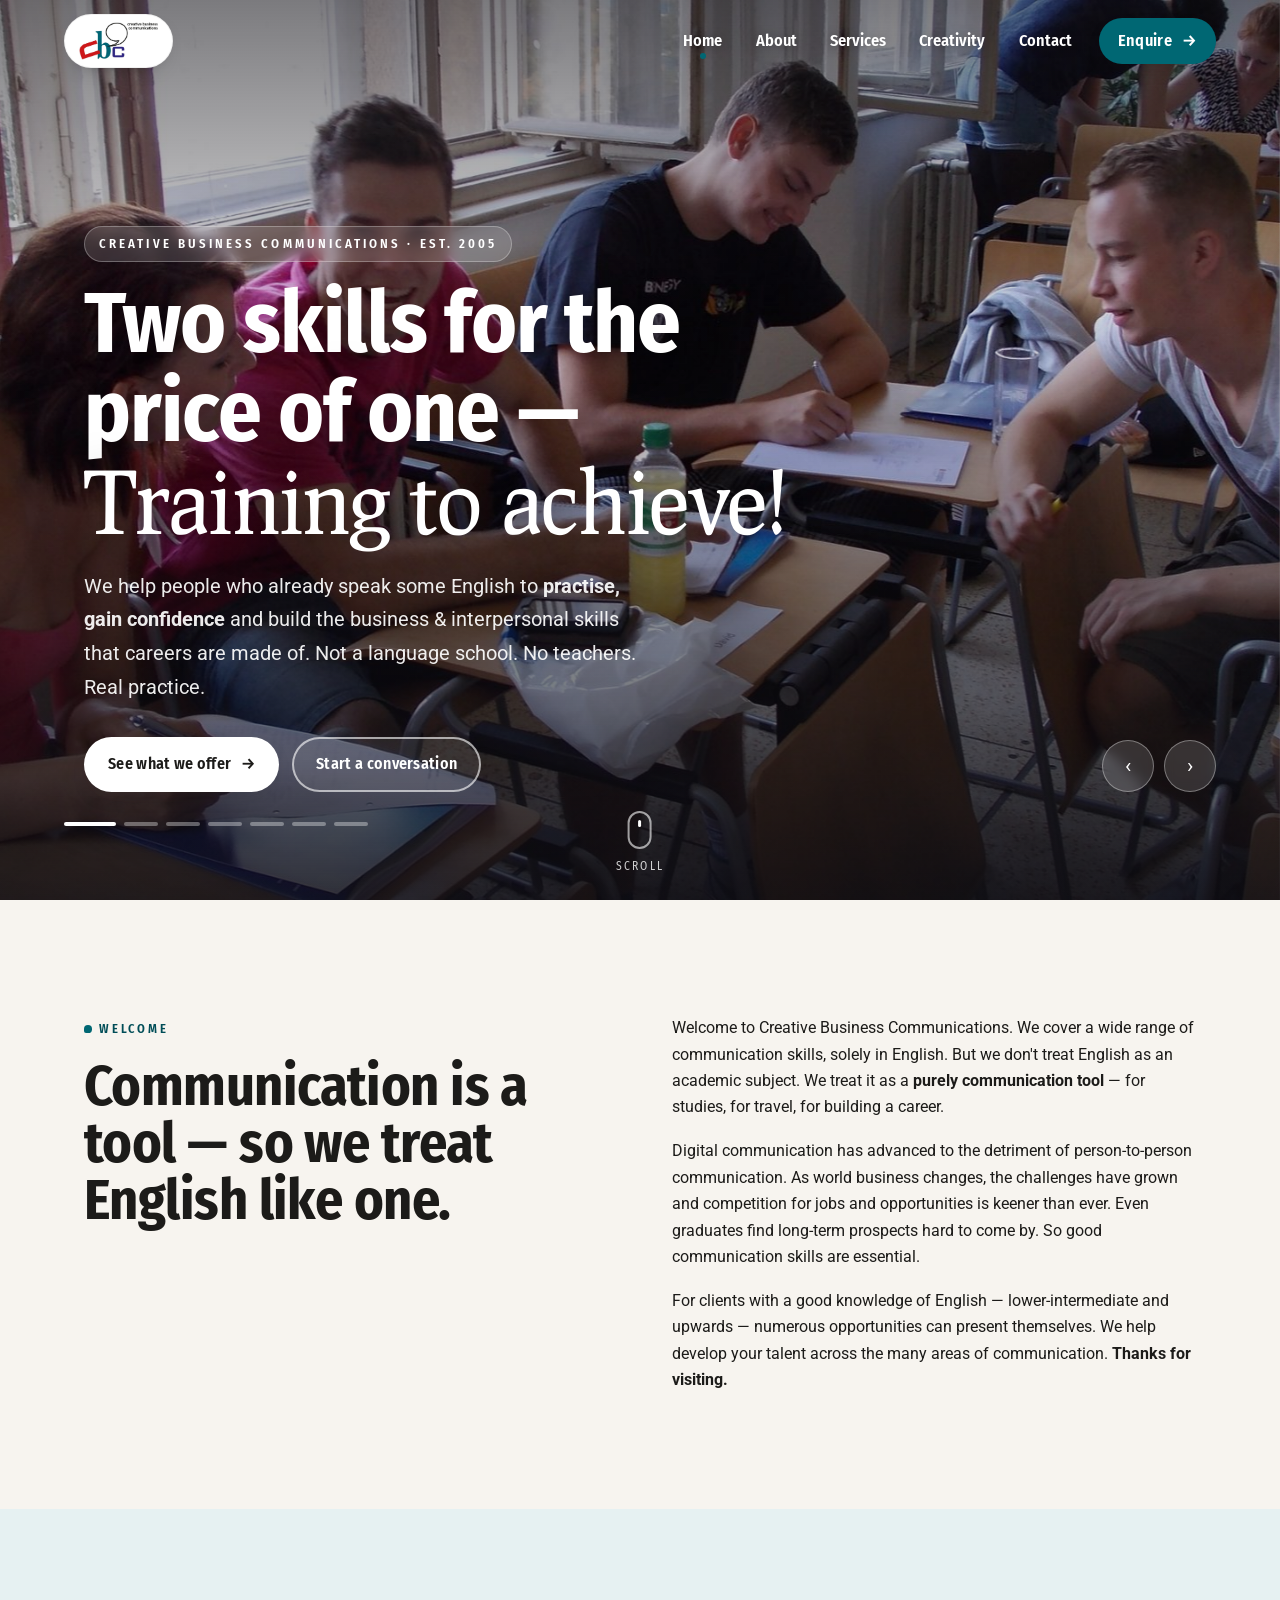
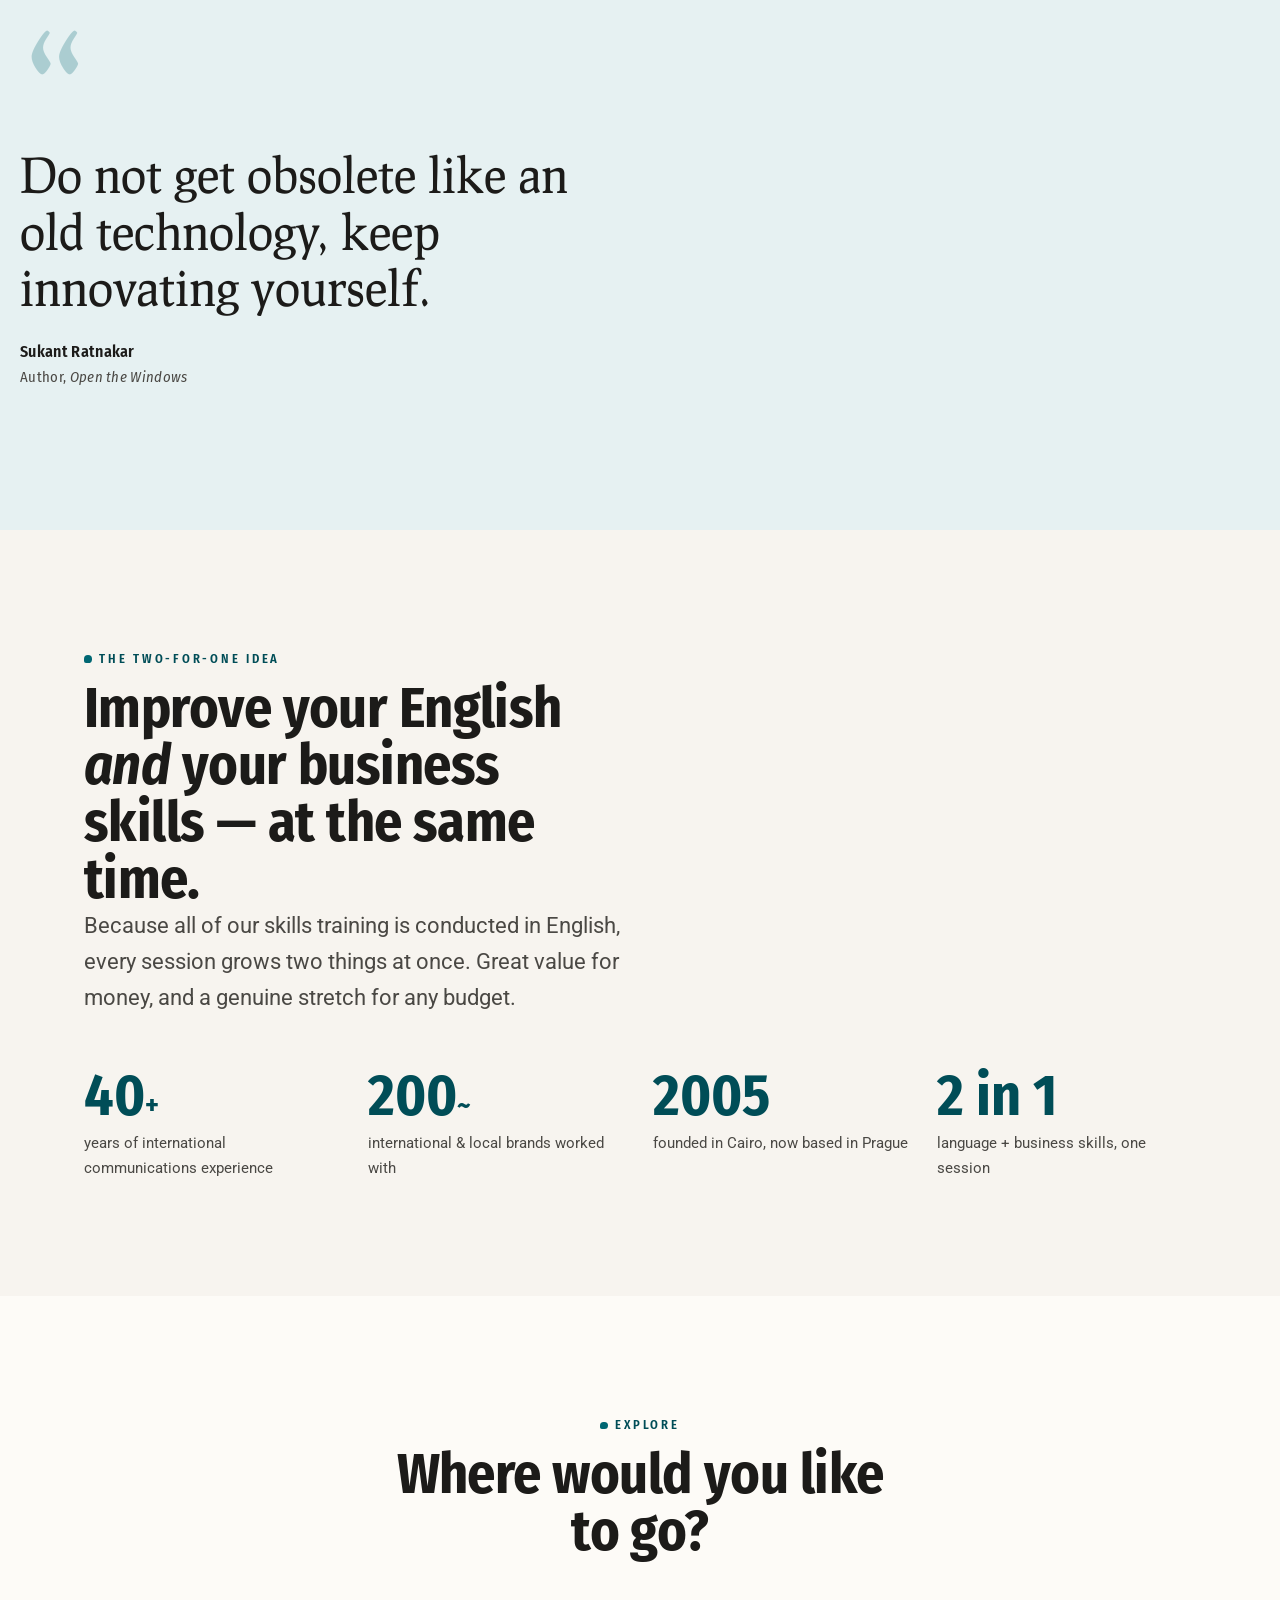
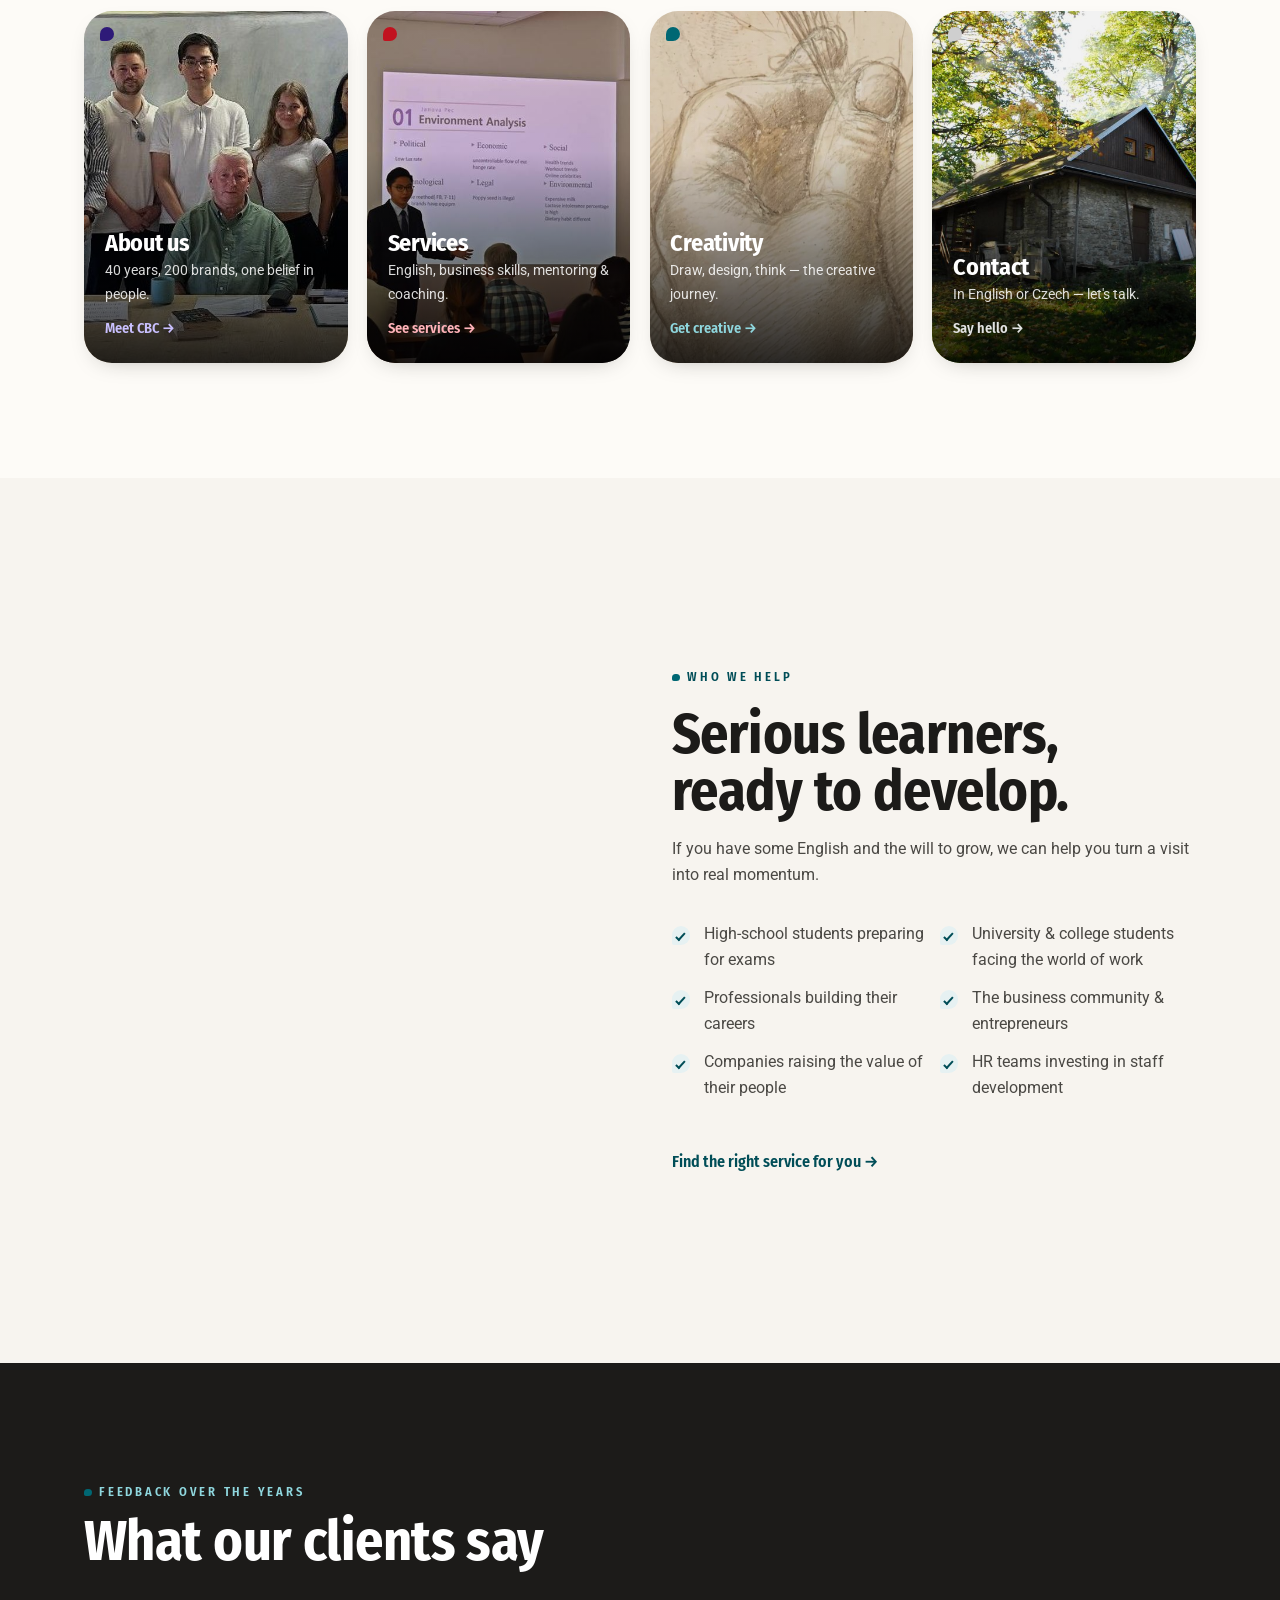
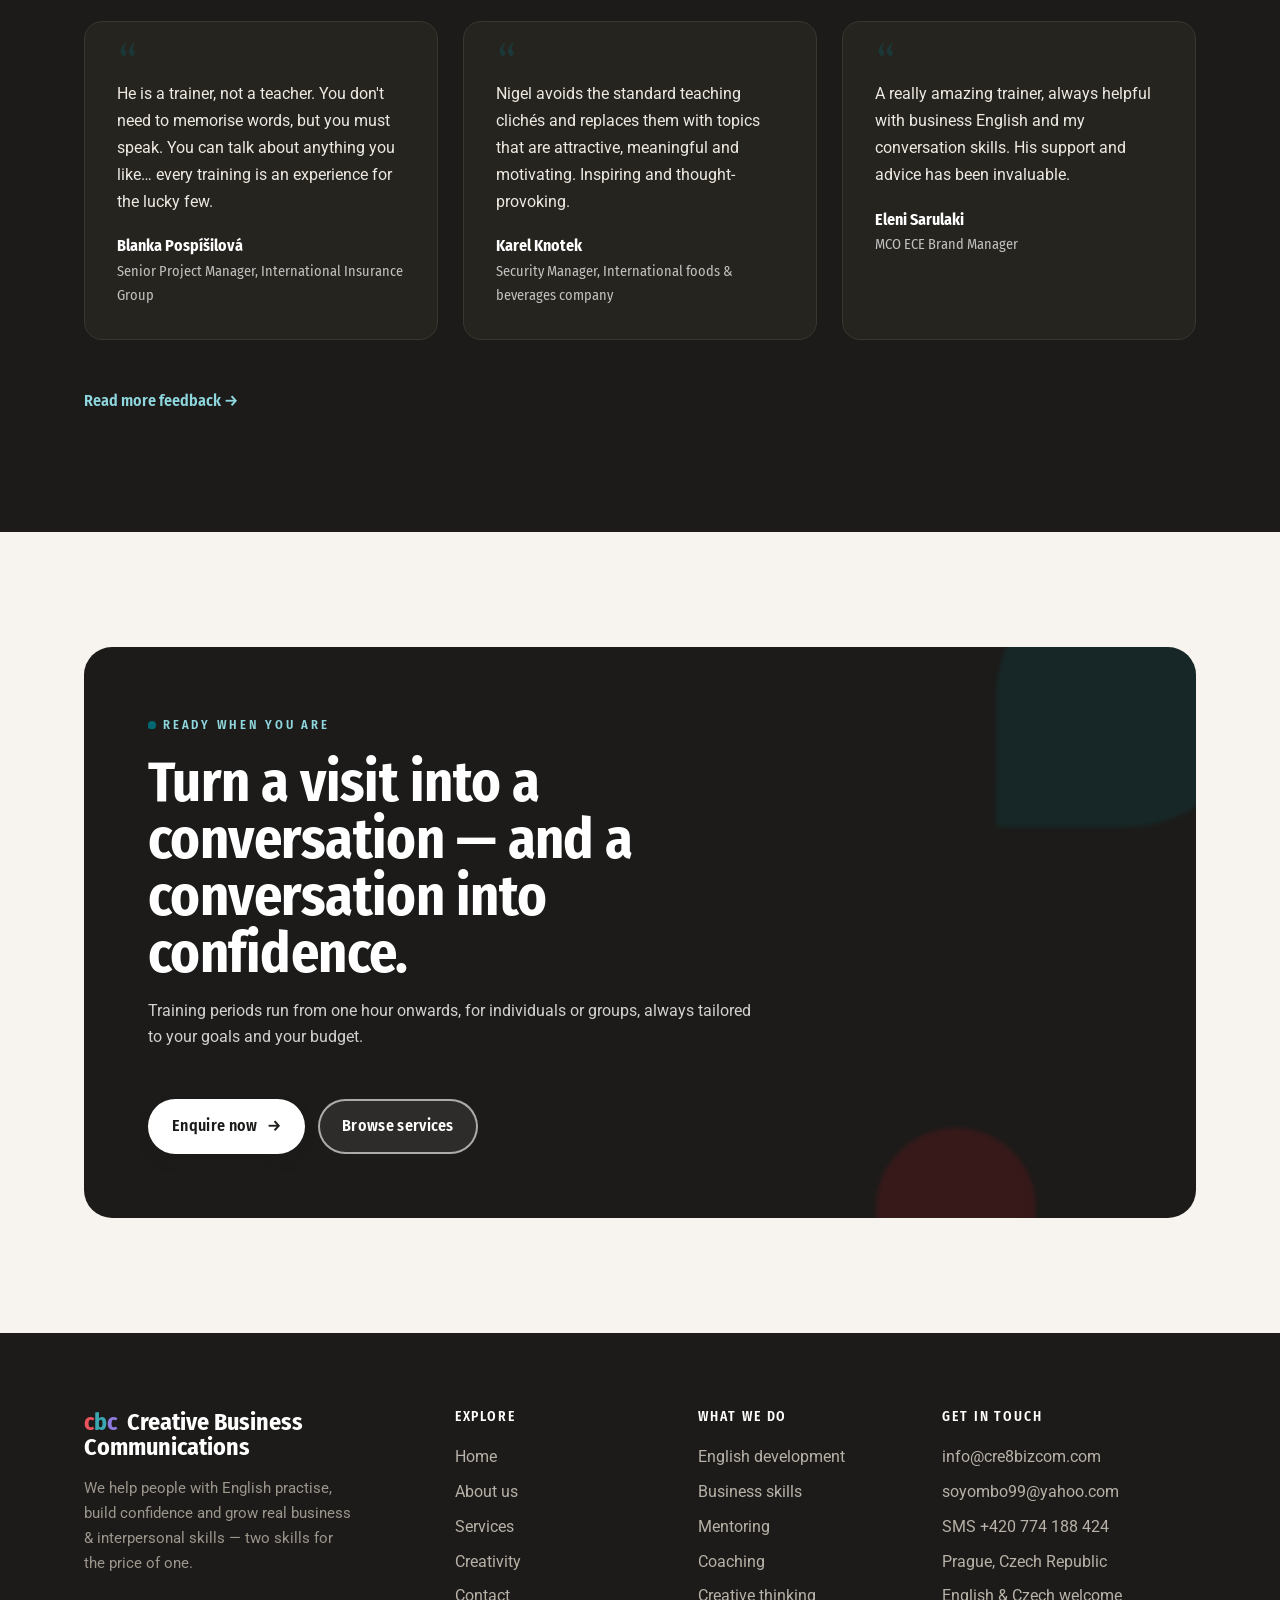
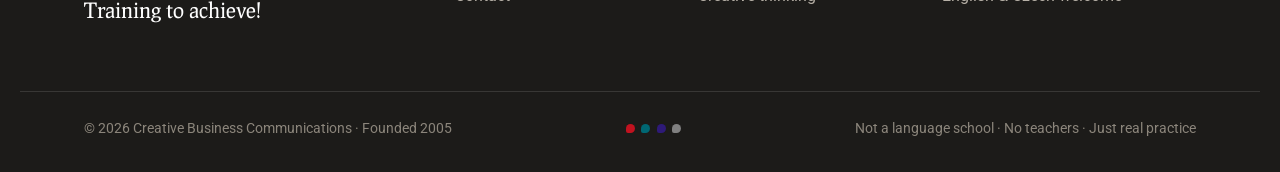
==== index.html @ 36afe260 "first commit" ====
<!DOCTYPE html>
<html lang="en">
<head>
<meta charset="utf-8">
<meta name="viewport" content="width=device-width, initial-scale=1">
<title>Creative Business Communications — Training to achieve!</title>
<meta name="description" content="Creative Business Communications helps people who already know some English to practise, build confidence and develop real business &amp; interpersonal skills — two skills for the price of one. Not a language school. No teachers. Just real practice.">
<meta property="og:title" content="Creative Business Communications — Training to achieve!">
<meta property="og:description" content="Practise English while building genuine business skills. Two skills for the price of one.">
<meta property="og:type" content="website">
<link rel="icon" href="assets/img/favicon.png">
<link rel="preconnect" href="https://fonts.googleapis.com">
<link rel="preconnect" href="https://fonts.gstatic.com" crossorigin>
<link href="https://fonts.googleapis.com/css2?family=Fira+Sans+Condensed:wght@400;500;600;700&family=Prociono&family=Roboto:wght@300;400;500;700&display=swap" rel="stylesheet">
<link rel="stylesheet" href="assets/css/style.css">
</head>
<body data-theme="home">
<a class="skip-link" href="#main">Skip to content</a>

<header class="site-header">
  <a class="brand" href="index.html" aria-label="Creative Business Communications — home">
    <img src="assets/img/logo.jpg" alt="Creative Business Communications logo">
  </a>
  <button class="nav-toggle" aria-label="Menu" aria-expanded="false" aria-controls="nav"><span></span><span></span><span></span></button>
  <nav class="nav" id="nav" aria-label="Primary">
    <a data-c="home" href="index.html" aria-current="page">Home<span class="dot"></span></a>
    <a data-c="about" href="about.html">About<span class="dot"></span></a>
    <a data-c="services" href="services.html">Services<span class="dot"></span></a>
    <a data-c="creativity" href="creativity.html">Creativity<span class="dot"></span></a>
    <a data-c="contact" href="contact.html">Contact<span class="dot"></span></a>
    <a class="btn" href="contact.html">Enquire <span class="arrow">→</span></a>
  </nav>
</header>

<main id="main">

  <!-- ===================== HERO ===================== -->
  <section class="hero" aria-label="Welcome">
    <div class="hero-slides">
      <div class="hero-slide is-active" style="background-image:url('assets/img/large/slideshow-1.jpg')" role="img" aria-label="Students collaborating around desks in a bright training session"></div>
      <div class="hero-slide" style="background-image:url('assets/img/large/rest-21.jpg')"></div>
      <div class="hero-slide" style="background-image:url('assets/img/large/slideshow-2.jpg')"></div>
      <div class="hero-slide" style="background-image:url('assets/img/large/rest-13.jpg')"></div>
      <div class="hero-slide" style="background-image:url('assets/img/large/slideshow-10.jpg')"></div>
      <div class="hero-slide" style="background-image:url('assets/img/large/slideshow-4.jpg')"></div>
      <div class="hero-slide" style="background-image:url('assets/img/large/slideshow-3.jpg')"></div>
    </div>

    <div class="hero-inner wrap">
      <span class="kicker">Creative Business Communications · Est. 2005</span>
      <h1>Two skills for the price of one — <span class="em">Training&nbsp;to&nbsp;achieve!</span></h1>
      <p class="hero-sub">We help people who already speak some English to <strong>practise, gain confidence</strong> and build the business &amp; interpersonal skills that careers are made of. Not a language school. No teachers. Real practice.</p>
      <div class="hero-cta">
        <a class="btn btn-light" href="services.html">See what we offer <span class="arrow">→</span></a>
        <a class="btn btn-outline" href="contact.html">Start a conversation</a>
      </div>
    </div>

    <div class="hero-dots" aria-hidden="false"></div>
    <div class="hero-controls">
      <button class="hero-arrow prev" aria-label="Previous slide">‹</button>
      <button class="hero-arrow next" aria-label="Next slide">›</button>
    </div>
    <div class="scroll-cue" aria-hidden="true"><span class="mouse"></span>Scroll</div>
  </section>

  <!-- ===================== WELCOME / INTRO ===================== -->
  <section class="section" aria-labelledby="welcome-h">
    <div class="wrap two-col top">
      <div class="reveal">
        <span class="eyebrow">Welcome</span>
        <h2 id="welcome-h" class="mt-1">Communication is a tool — so we treat English like one.</h2>
      </div>
      <div class="prose reveal d1">
        <p>Welcome to Creative Business Communications. We cover a wide range of communication skills, solely in English. But we don't treat English as an academic subject. We treat it as a <strong>purely communication tool</strong> — for studies, for travel, for building a career.</p>
        <p>Digital communication has advanced to the detriment of person-to-person communication. As world business changes, the challenges have grown and competition for jobs and opportunities is keener than ever. Even graduates find long-term prospects hard to come by. So good communication skills are essential.</p>
        <p>For clients with a good knowledge of English — lower-intermediate and upwards — numerous opportunities can present themselves. We help develop your talent across the many areas of communication. <strong>Thanks for visiting.</strong></p>
      </div>
    </div>
  </section>

  <!-- ===================== QUOTE (Sukant) ===================== -->
  <section class="section-sm bg-tint">
    <div class="wrap quote reveal">
      <span class="mark">&ldquo;</span>
      <blockquote>Do not get obsolete like an old technology, keep innovating yourself.</blockquote>
      <cite>Sukant Ratnakar<span>Author, <em>Open the Windows</em></span></cite>
    </div>
  </section>

  <!-- ===================== 2-FOR-1 VALUE ===================== -->
  <section class="section" aria-labelledby="value-h">
    <div class="wrap">
      <div class="section-head reveal">
        <span class="eyebrow">The two-for-one idea</span>
        <h2 id="value-h">Improve your English <em>and</em> your business skills — at the same time.</h2>
        <p class="lead">Because all of our skills training is conducted in English, every session grows two things at once. Great value for money, and a genuine stretch for any budget.</p>
      </div>
      <div class="stats">
        <div class="stat reveal"><div class="n">40<span style="font-size:.5em">+</span></div><div class="l">years of international communications experience</div></div>
        <div class="stat reveal d1"><div class="n">200<span style="font-size:.5em">~</span></div><div class="l">international &amp; local brands worked with</div></div>
        <div class="stat reveal d2"><div class="n">2005</div><div class="l">founded in Cairo, now based in Prague</div></div>
        <div class="stat reveal d3"><div class="n">2&nbsp;in&nbsp;1</div><div class="l">language + business skills, one session</div></div>
      </div>
    </div>
  </section>

  <!-- ===================== SECTION NAV CARDS ===================== -->
  <section class="section bg-paper2" aria-labelledby="explore-h">
    <div class="wrap">
      <div class="section-head center reveal">
        <span class="eyebrow" style="justify-content:center">Explore</span>
        <h2 id="explore-h">Where would you like to go?</h2>
      </div>
      <div class="navcards">
        <a class="navcard c-about reveal" href="about.html">
          <img src="assets/img/med/rest-47.jpg" alt="A group of students gathered around a table with founder Nigel Richards" loading="lazy">
          <span></span>
          <div class="nc-body"><h3>About us</h3><p>40 years, 200 brands, one belief in people.</p><span class="nc-go">Meet CBC →</span></div>
        </a>
        <a class="navcard c-services reveal d1" href="services.html">
          <img src="assets/img/med/rest-5.jpg" alt="A trainer presenting an environment analysis slide to a seated group" loading="lazy">
          <span></span>
          <div class="nc-body"><h3>Services</h3><p>English, business skills, mentoring &amp; coaching.</p><span class="nc-go">See services →</span></div>
        </a>
        <a class="navcard c-creativity reveal d2" href="creativity.html">
          <img src="assets/img/med/creative-1.jpg" alt="A fine pencil study of a hand — creativity as a way of thinking" loading="lazy">
          <span></span>
          <div class="nc-body"><h3>Creativity</h3><p>Draw, design, think — the creative journey.</p><span class="nc-go">Get creative →</span></div>
        </a>
        <a class="navcard c-contact reveal d3" href="contact.html">
          <img src="assets/img/med/rest-45.jpg" alt="A rustic stone cottage in the woods — our workshop retreat" loading="lazy">
          <span></span>
          <div class="nc-body"><h3>Contact</h3><p>In English or Czech — let's talk.</p><span class="nc-go">Say hello →</span></div>
        </a>
      </div>
    </div>
  </section>

  <!-- ===================== WHO IT'S FOR ===================== -->
  <section class="section" aria-labelledby="who-h">
    <div class="wrap two-col">
      <div class="figure tall reveal-img">
        <img src="assets/img/large/slideshow-8.jpg" alt="Students in close discussion during a collaborative session" loading="lazy">
      </div>
      <div class="reveal">
        <span class="eyebrow">Who we help</span>
        <h2 class="mt-1">Serious learners, ready to develop.</h2>
        <p class="muted mt-1">If you have some English and the will to grow, we can help you turn a visit into real momentum.</p>
        <ul class="ticks two mt-2">
          <li>High-school students preparing for exams</li>
          <li>University &amp; college students facing the world of work</li>
          <li>Professionals building their careers</li>
          <li>The business community &amp; entrepreneurs</li>
          <li>Companies raising the value of their people</li>
          <li>HR teams investing in staff development</li>
        </ul>
        <a class="link-arrow mt-3" href="services.html">Find the right service for you →</a>
      </div>
    </div>
  </section>

  <!-- ===================== TESTIMONIAL TEASER ===================== -->
  <section class="section bg-ink" aria-labelledby="say-h">
    <div class="wrap">
      <div class="section-head reveal">
        <span class="eyebrow" style="color:#8fd7de">Feedback over the years</span>
        <h2 id="say-h" style="color:#fff">What our clients say</h2>
      </div>
      <div class="tcards">
        <div class="tcard reveal" style="background:#26241f;border-color:#3a372f">
          <span class="qm">&ldquo;</span>
          <p style="color:#EDE9E1">He is a trainer, not a teacher. You don't need to memorise words, but you must speak. You can talk about anything you like… every training is an experience for the lucky few.</p>
          <div class="who" style="color:#fff">Blanka Pospíšilová<span>Senior Project Manager, International Insurance Group</span></div>
        </div>
        <div class="tcard reveal d1" style="background:#26241f;border-color:#3a372f">
          <span class="qm">&ldquo;</span>
          <p style="color:#EDE9E1">Nigel avoids the standard teaching clichés and replaces them with topics that are attractive, meaningful and motivating. Inspiring and thought-provoking.</p>
          <div class="who" style="color:#fff">Karel Knotek<span>Security Manager, International foods &amp; beverages company</span></div>
        </div>
        <div class="tcard reveal d2" style="background:#26241f;border-color:#3a372f">
          <span class="qm">&ldquo;</span>
          <p style="color:#EDE9E1">A really amazing trainer, always helpful with business English and my conversation skills. His support and advice has been invaluable.</p>
          <div class="who" style="color:#fff">Eleni Sarulaki<span>MCO ECE Brand Manager</span></div>
        </div>
      </div>
      <div class="mt-3 reveal"><a class="link-arrow" style="color:#8fd7de" href="about.html#testimonials">Read more feedback →</a></div>
    </div>
  </section>

  <!-- ===================== CTA BAND ===================== -->
  <section class="section">
    <div class="wrap">
      <div class="cta-band reveal">
        <span class="bubble" style="width:260px;height:260px;background:var(--teal);right:-60px;top:-80px"></span>
        <span class="bubble" style="width:160px;height:160px;background:var(--red);right:160px;bottom:-70px"></span>
        <div style="position:relative;z-index:2">
          <span class="eyebrow" style="color:#8fd7de">Ready when you are</span>
          <h2 class="mt-1">Turn a visit into a conversation — and a conversation into confidence.</h2>
          <p>Training periods run from one hour onwards, for individuals or groups, always tailored to your goals and your budget.</p>
          <div class="hero-cta mt-3">
            <a class="btn btn-light" href="contact.html">Enquire now <span class="arrow">→</span></a>
            <a class="btn btn-outline" href="services.html">Browse services</a>
          </div>
        </div>
      </div>
    </div>
  </section>

</main>

<footer class="site-footer">
  <div class="wrap footer-top">
    <div class="footer-brand">
      <div class="fb-logo"><span class="c1">c</span><span class="c2">b</span><span class="c3">c</span> &nbsp;Creative Business Communications</div>
      <p>We help people with English practise, build confidence and grow real business &amp; interpersonal skills — two skills for the price of one.</p>
      <div class="footer-tag">Training to achieve!</div>
    </div>
    <div class="fcol">
      <h4>Explore</h4>
      <a href="index.html">Home</a><a href="about.html">About us</a><a href="services.html">Services</a><a href="creativity.html">Creativity</a><a href="contact.html">Contact</a>
    </div>
    <div class="fcol">
      <h4>What we do</h4>
      <a href="services.html">English development</a><a href="services.html">Business skills</a><a href="services.html">Mentoring</a><a href="services.html">Coaching</a><a href="creativity.html">Creative thinking</a>
    </div>
    <div class="fcol">
      <h4>Get in touch</h4>
      <a href="mailto:info@cre8bizcom.com">info@cre8bizcom.com</a>
      <a href="mailto:soyombo99@yahoo.com">soyombo99@yahoo.com</a>
      <a href="sms:+420774188424">SMS +420 774 188 424</a>
      <ul><li>Prague, Czech Republic</li><li>English &amp; Czech welcome</li></ul>
    </div>
  </div>
  <div class="wrap footer-bottom">
    <span>© <span id="year">2026</span> Creative Business Communications · Founded 2005</span>
    <span class="dots"><i style="background:#C1121F"></i><i style="background:#006773"></i><i style="background:#2E1A78"></i><i style="background:#808080"></i></span>
    <span>Not a language school · No teachers · Just real practice</span>
  </div>
</footer>

<script src="assets/js/main.js" defer></script>
</body>
</html>
---- assets/css/style.css ----
/* =====================================================================
   Creative Business Communications — 2026
   Design system & styles
   Palette sampled from the CBC logo:
     red    #C1121F  (Services)
     teal   #006773  (Creativity / "Training to achieve!")
     indigo #2E1A78  (About us)
     grey   #6B6B6B  (Contact)
   Type (from brief's Awwwards options):
     Display serif  : Prociono         (hero + pull quotes — warmth/creativity)
     Headings/labels: Fira Sans Cond   (editorial, business-like)
     Body           : Roboto           (clean, legible)
   All text ranged left, per brief.
   ===================================================================== */

/* ---------- Tokens ---------- */
:root{
  --red:#C1121F;      --red-ink:#8E0D17;   --red-tint:#FBEDEE;
  --teal:#006773;     --teal-ink:#004D57;  --teal-tint:#E6F1F2;
  --indigo:#2E1A78;   --indigo-ink:#1F1156;--indigo-tint:#ECEAF6;
  --grey:#6B6B6B;     --grey-ink:#3C3C3C;  --grey-tint:#F0EFED;

  --ink:#1C1B19;          /* near-black text */
  --ink-soft:#4A4844;
  --paper:#F7F4EF;        /* warm off-white */
  --paper-2:#FDFBF7;
  --line:#E4DFD6;
  --white:#ffffff;

  /* the "active" accent — overridden per page via [data-theme] */
  --accent:var(--teal);
  --accent-ink:var(--teal-ink);
  --accent-tint:var(--teal-tint);

  --maxw:1240px;
  --gutter:clamp(20px, 5vw, 64px);
  --radius:18px;
  --radius-lg:28px;
  --shadow:0 18px 50px -24px rgba(28,27,25,.45);
  --shadow-sm:0 8px 24px -14px rgba(28,27,25,.4);

  --font-serif:'Prociono', Georgia, 'Times New Roman', serif;
  --font-head:'Fira Sans Condensed', 'Helvetica Neue', Arial, sans-serif;
  --font-body:'Roboto', 'Helvetica Neue', Arial, sans-serif;

  --ease:cubic-bezier(.16,.84,.44,1);
}

/* per-page theming */
[data-theme="about"]     {--accent:var(--indigo);--accent-ink:var(--indigo-ink);--accent-tint:var(--indigo-tint);}
[data-theme="services"]  {--accent:var(--red);   --accent-ink:var(--red-ink);   --accent-tint:var(--red-tint);}
[data-theme="creativity"]{--accent:var(--teal);  --accent-ink:var(--teal-ink);  --accent-tint:var(--teal-tint);}
[data-theme="contact"]   {--accent:var(--grey);  --accent-ink:var(--grey-ink);  --accent-tint:var(--grey-tint);}
[data-theme="home"]      {--accent:var(--teal);  --accent-ink:var(--teal-ink);  --accent-tint:var(--teal-tint);}

/* ---------- Reset ---------- */
*,*::before,*::after{box-sizing:border-box;margin:0;padding:0}
html{scroll-behavior:smooth;-webkit-text-size-adjust:100%}
body{
  font-family:var(--font-body);
  color:var(--ink);
  background:var(--paper);
  line-height:1.65;
  font-size:clamp(16px,1.05vw,18px);
  font-weight:400;
  overflow-x:hidden;
  text-rendering:optimizeLegibility;
  -webkit-font-smoothing:antialiased;
}
img{max-width:100%;display:block}
a{color:inherit;text-decoration:none}
button{font:inherit;cursor:pointer;border:none;background:none;color:inherit}
ul{list-style:none}
:focus-visible{outline:3px solid var(--accent);outline-offset:3px;border-radius:4px}

/* ---------- Layout helpers ---------- */
.wrap{width:100%;max-width:var(--maxw);margin-inline:auto;padding-inline:var(--gutter)}
.wrap-wide{max-width:1440px}
.section{padding-block:clamp(64px,9vw,140px)}
.section-sm{padding-block:clamp(48px,6vw,88px)}
.bg-paper2{background:var(--paper-2)}
.bg-tint{background:var(--accent-tint)}
.bg-ink{background:var(--ink);color:#EDE9E1}
.bg-accent{background:var(--accent);color:#fff}
.center{text-align:center}
.stack>*+*{margin-top:1.1em}

/* ---------- Typography ---------- */
h1,h2,h3,h4{font-family:var(--font-head);font-weight:700;line-height:1.02;letter-spacing:-.01em}
.display{font-family:var(--font-serif);font-weight:400;line-height:1.04;letter-spacing:-.01em}
h1{font-size:clamp(2.6rem,7vw,5.4rem)}
h2{font-size:clamp(2rem,4.6vw,3.5rem)}
h3{font-size:clamp(1.35rem,2.4vw,2rem)}
h4{font-size:clamp(1.1rem,1.6vw,1.3rem)}
p{max-width:68ch}
strong{font-weight:700}

.eyebrow{
  font-family:var(--font-head);
  font-weight:600;text-transform:uppercase;
  letter-spacing:.22em;font-size:.78rem;
  color:var(--accent-ink);
  display:inline-flex;align-items:center;gap:.6em;
}
.eyebrow::before{
  content:"";width:.62em;height:.62em;border-radius:50% 50% 50% 2px;
  background:var(--accent);display:inline-block;transform:rotate(0);
}
.lead{font-size:clamp(1.15rem,1.7vw,1.4rem);color:var(--ink-soft);max-width:60ch}
.muted{color:var(--ink-soft)}
.accent-text{color:var(--accent-ink)}

/* ---------- Buttons ---------- */
.btn{
  display:inline-flex;align-items:center;gap:.6em;
  font-family:var(--font-head);font-weight:600;letter-spacing:.02em;
  padding:.9em 1.5em;border-radius:100px;
  background:var(--accent);color:#fff;
  transition:transform .35s var(--ease),box-shadow .35s var(--ease),background .3s;
  box-shadow:var(--shadow-sm);
  will-change:transform;
}
.btn:hover{transform:translateY(-3px);box-shadow:var(--shadow)}
.btn .arrow{transition:transform .35s var(--ease)}
.btn:hover .arrow{transform:translateX(5px)}
.btn-ghost{background:transparent;color:var(--accent-ink);box-shadow:inset 0 0 0 2px currentColor}
.btn-ghost:hover{background:var(--accent);color:#fff;box-shadow:var(--shadow)}
.btn-light{background:#fff;color:var(--ink)}
.link-arrow{
  font-family:var(--font-head);font-weight:600;color:var(--accent-ink);
  display:inline-flex;align-items:center;gap:.4em;
  border-bottom:2px solid transparent;transition:gap .3s var(--ease),border-color .3s;
}
.link-arrow:hover{gap:.7em;border-color:var(--accent)}

/* skip link */
.skip-link{position:fixed;top:-100px;left:16px;z-index:200;background:var(--ink);color:#fff;padding:.7em 1.1em;border-radius:10px;font-family:var(--font-head);font-weight:600;transition:top .3s}
.skip-link:focus{top:16px}

/* ---------- Header / Nav ---------- */
.site-header{
  position:fixed;inset:0 0 auto 0;z-index:100;
  display:flex;align-items:center;justify-content:space-between;
  gap:1rem;padding:14px var(--gutter);
  transition:background .4s,box-shadow .4s,padding .4s;
}
.site-header.scrolled{
  background:rgba(247,244,239,.86);
  backdrop-filter:saturate(1.4) blur(14px);
  box-shadow:0 1px 0 var(--line),0 12px 30px -26px rgba(0,0,0,.5);
  padding-block:9px;
}
.brand{display:flex;align-items:center;gap:.6rem;flex-shrink:0;
  background:#fff;border:1px solid rgba(0,0,0,.06);padding:7px 14px;border-radius:100px;
  box-shadow:0 8px 20px -14px rgba(0,0,0,.55);transition:padding .4s,box-shadow .4s}
.brand img{height:38px;width:auto;transition:height .4s}
.scrolled .brand{box-shadow:none;padding:5px 12px}
.scrolled .brand img{height:32px}
.brand .brand-txt{display:none}

.nav{display:flex;align-items:center;gap:.35rem}
.nav a{
  font-family:var(--font-head);font-weight:600;font-size:1.02rem;
  padding:.5em .85em;border-radius:100px;position:relative;
  color:var(--ink);transition:color .25s,background .25s;
}
.nav a .dot{
  position:absolute;left:50%;bottom:.2em;width:6px;height:6px;border-radius:50%;
  transform:translate(-50%,6px) scale(.2);opacity:0;transition:.3s var(--ease);
}
.nav a:hover .dot,.nav a[aria-current="page"] .dot{opacity:1;transform:translate(-50%,0) scale(1)}
.nav a[data-c="about"]:hover,.nav a[data-c="about"][aria-current="page"]{color:var(--indigo)}
.nav a[data-c="services"]:hover,.nav a[data-c="services"][aria-current="page"]{color:var(--red)}
.nav a[data-c="creativity"]:hover,.nav a[data-c="creativity"][aria-current="page"]{color:var(--teal)}
.nav a[data-c="contact"]:hover,.nav a[data-c="contact"][aria-current="page"]{color:var(--grey-ink)}
.nav a[data-c="home"]:hover,.nav a[data-c="home"][aria-current="page"]{color:var(--teal)}
.nav a[data-c="about"] .dot{background:var(--indigo)}
.nav a[data-c="services"] .dot{background:var(--red)}
.nav a[data-c="creativity"] .dot{background:var(--teal)}
.nav a[data-c="contact"] .dot{background:var(--grey)}
.nav a[data-c="home"] .dot{background:var(--teal)}
.nav a.btn{margin-left:.5rem;padding:.6em 1.15em;color:#fff}
.nav a.btn:hover{color:#fff}
.site-header:not(.scrolled) .nav a.btn{color:#fff}

.nav-toggle{display:none;width:46px;height:46px;border-radius:50%;position:relative;
  background:#fff;border:1px solid rgba(0,0,0,.06);box-shadow:0 8px 20px -14px rgba(0,0,0,.55)}
.nav-toggle span{position:absolute;left:12px;right:12px;height:2.5px;background:var(--ink);border-radius:2px;transition:.35s var(--ease)}
.nav-toggle span:nth-child(1){top:16px}
.nav-toggle span:nth-child(2){top:22px}
.nav-toggle span:nth-child(3){top:28px}
body.nav-open .nav-toggle span:nth-child(1){top:22px;transform:rotate(45deg)}
body.nav-open .nav-toggle span:nth-child(2){opacity:0}
body.nav-open .nav-toggle span:nth-child(3){top:22px;transform:rotate(-45deg)}

/* header sitting over a dark hero (not yet scrolled): light nav on desktop */
@media(min-width:901px){
  .site-header:not(.scrolled) .nav a[data-c]{color:#fff;text-shadow:0 1px 12px rgba(0,0,0,.35)}
  .site-header:not(.scrolled) .nav a[data-c]:hover{color:#fff}
}
@media(max-width:900px){
  .nav-toggle{display:block;z-index:110}
  .nav{
    position:fixed;inset:0;flex-direction:column;justify-content:center;align-items:flex-start;
    gap:.4rem;padding:14vh var(--gutter) 10vh;
    background:var(--paper);
    transform:translateX(100%);transition:transform .5s var(--ease);
    z-index:105;
  }
  body.nav-open .nav{transform:translateX(0)}
  .nav a{font-size:clamp(1.8rem,7vw,2.6rem);font-weight:700;padding:.2em 0}
  .nav a .dot{display:none}
  .nav .btn{margin:1rem 0 0;font-size:1.1rem}
  body.nav-open{overflow:hidden}
}

/* ---------- Hero (home) ---------- */
.hero{position:relative;min-height:100svh;display:flex;align-items:flex-end;color:#fff;overflow:hidden}
.hero-slides{position:absolute;inset:0;z-index:0}
.hero-slide{
  position:absolute;inset:0;opacity:0;
  background-size:cover;background-position:center;
  transform:scale(1.08);
  transition:opacity 1.5s ease;
}
.hero-slide.is-active{opacity:1;animation:kenburns 8s ease-out forwards}
@keyframes kenburns{from{transform:scale(1.12)}to{transform:scale(1.0)}}
.hero::after{
  content:"";position:absolute;inset:0;z-index:1;
  background:linear-gradient(180deg,rgba(15,14,20,.55) 0%,rgba(15,14,20,.15) 35%,rgba(15,14,20,.55) 78%,rgba(15,14,20,.85) 100%);
}
.hero-inner{position:relative;z-index:2;width:100%;padding-bottom:clamp(90px,12vh,150px);padding-top:20vh}
.hero .kicker{
  display:inline-flex;align-items:center;gap:.7em;margin-bottom:1.1rem;
  font-family:var(--font-head);font-weight:600;text-transform:uppercase;letter-spacing:.24em;font-size:.8rem;
  background:rgba(255,255,255,.14);backdrop-filter:blur(6px);
  padding:.5em 1.1em;border-radius:100px;border:1px solid rgba(255,255,255,.28);
}
.hero .kicker b{color:#fff}
.hero h1{max-width:16ch;text-shadow:0 4px 40px rgba(0,0,0,.35)}
.hero h1 .em{font-family:var(--font-serif);font-style:normal;font-weight:400}
.hero .hero-sub{max-width:52ch;font-size:clamp(1.1rem,1.6vw,1.4rem);margin-top:1.3rem;color:rgba(255,255,255,.92)}
.hero-cta{display:flex;flex-wrap:wrap;gap:.8rem;margin-top:2rem}
.hero-cta .btn-light{color:var(--ink)}
.hero-cta .btn-outline{background:rgba(255,255,255,.08);box-shadow:inset 0 0 0 2px rgba(255,255,255,.6);color:#fff}
.hero-cta .btn-outline:hover{background:#fff;color:var(--ink);box-shadow:var(--shadow)}

.hero-controls{position:absolute;z-index:3;right:var(--gutter);bottom:clamp(90px,12vh,150px);display:flex;gap:.6rem}
.hero-dots{position:absolute;z-index:3;left:var(--gutter);bottom:calc(clamp(90px,12vh,150px) - 34px);display:flex;gap:.5rem}
.hero-dots button{width:34px;height:4px;border-radius:4px;background:rgba(255,255,255,.35);transition:.3s}
.hero-dots button.is-active{background:#fff;width:52px}
.hero-arrow{width:52px;height:52px;border-radius:50%;background:rgba(255,255,255,.14);border:1px solid rgba(255,255,255,.35);color:#fff;font-size:1.3rem;display:grid;place-items:center;backdrop-filter:blur(6px);transition:.3s}
.hero-arrow:hover{background:#fff;color:var(--ink)}
.scroll-cue{position:absolute;z-index:3;left:50%;bottom:24px;transform:translateX(-50%);color:rgba(255,255,255,.8);font-family:var(--font-head);font-size:.72rem;letter-spacing:.2em;text-transform:uppercase;display:flex;flex-direction:column;align-items:center;gap:.5rem}
.scroll-cue .mouse{width:24px;height:38px;border:2px solid rgba(255,255,255,.6);border-radius:14px;position:relative}
.scroll-cue .mouse::after{content:"";position:absolute;left:50%;top:7px;width:3px;height:7px;background:#fff;border-radius:2px;transform:translateX(-50%);animation:scrolldot 1.6s infinite}
@keyframes scrolldot{0%{opacity:0;transform:translate(-50%,0)}30%{opacity:1}70%{opacity:1}100%{opacity:0;transform:translate(-50%,12px)}}

/* ---------- Page hero (interior) ---------- */
.page-hero{position:relative;padding-top:clamp(140px,22vh,220px);padding-bottom:clamp(48px,7vw,90px);overflow:hidden}
.page-hero.has-media{color:#fff;min-height:74svh;display:flex;align-items:flex-end}
.page-hero-bg{position:absolute;inset:0;background-size:cover;background-position:center;transform:scale(1.05);z-index:0}
.page-hero.has-media::after{content:"";position:absolute;inset:0;z-index:1;background:linear-gradient(180deg,rgba(15,14,20,.35),rgba(15,14,20,.35) 40%,rgba(15,14,20,.82))}
.page-hero .wrap{position:relative;z-index:2}
.page-hero h1{max-width:18ch}
.page-hero.has-media h1{text-shadow:0 4px 40px rgba(0,0,0,.35)}
.page-hero .lead{margin-top:1.2rem}
.page-hero.has-media .lead{color:rgba(255,255,255,.92)}
.crumbs{font-family:var(--font-head);font-weight:600;letter-spacing:.16em;text-transform:uppercase;font-size:.75rem;opacity:.8;margin-bottom:1rem;display:flex;gap:.5em;align-items:center}
.crumbs a:hover{color:var(--accent)}

/* colour ribbon under interior hero */
.color-ribbon{height:6px;background:linear-gradient(90deg,var(--red) 0 25%,var(--teal) 25% 50%,var(--indigo) 50% 75%,var(--grey) 75% 100%)}

/* ---------- Generic content ---------- */
.section-head{max-width:60ch;margin-bottom:clamp(2rem,4vw,3.5rem)}
.section-head.center{margin-inline:auto}
.section-head h2{margin-top:.5rem}
.two-col{display:grid;grid-template-columns:1fr 1fr;gap:clamp(2rem,5vw,5rem);align-items:center}
.two-col.top{align-items:start}
@media(max-width:820px){.two-col{grid-template-columns:1fr}}
.prose p+p{margin-top:1.1em}
.prose h3{margin:1.6em 0 .5em}

.figure{border-radius:var(--radius-lg);overflow:hidden;box-shadow:var(--shadow);position:relative;background:var(--accent-tint)}
.figure img{width:100%;height:100%;object-fit:cover;transition:transform 1.2s var(--ease)}
.figure:hover img{transform:scale(1.05)}
.figure.tall{aspect-ratio:4/5}
.figure.wide{aspect-ratio:16/10}
.figure.square{aspect-ratio:1}
.figcap{position:absolute;left:0;right:0;bottom:0;padding:1.1rem 1.2rem;color:#fff;font-family:var(--font-head);font-weight:500;font-size:.95rem;background:linear-gradient(0deg,rgba(0,0,0,.7),transparent)}

/* stat / pill row */
.stats{display:grid;grid-template-columns:repeat(4,1fr);gap:clamp(1rem,2vw,2rem)}
@media(max-width:760px){.stats{grid-template-columns:1fr 1fr}}
.stat .n{font-family:var(--font-head);font-weight:700;font-size:clamp(2.4rem,5vw,3.6rem);line-height:1;color:var(--accent-ink)}
.stat .l{margin-top:.4rem;font-size:.95rem;color:var(--ink-soft)}

/* feature cards */
.cards{display:grid;grid-template-columns:repeat(auto-fit,minmax(250px,1fr));gap:clamp(1rem,2vw,1.6rem)}
.card{
  background:var(--paper-2);border:1px solid var(--line);border-radius:var(--radius);
  padding:clamp(1.4rem,2.4vw,2rem);position:relative;overflow:hidden;
  transition:transform .5s var(--ease),box-shadow .5s var(--ease),border-color .3s;
}
.card:hover{transform:translateY(-6px);box-shadow:var(--shadow);border-color:transparent}
.card .card-ic{width:52px;height:52px;border-radius:14px;display:grid;place-items:center;background:var(--accent-tint);color:var(--accent-ink);margin-bottom:1rem}
.card .card-ic svg{width:26px;height:26px}
.card h3{font-size:1.3rem}
.card p{font-size:.98rem;color:var(--ink-soft);margin-top:.5rem}
.card .card-no{position:absolute;top:1rem;right:1.2rem;font-family:var(--font-head);font-weight:700;font-size:1.1rem;color:var(--line)}

/* nav-cards (home section previews) */
.navcards{display:grid;grid-template-columns:repeat(4,1fr);gap:clamp(.8rem,1.5vw,1.2rem)}
@media(max-width:1000px){.navcards{grid-template-columns:1fr 1fr}}
@media(max-width:560px){.navcards{grid-template-columns:1fr}}
.navcard{position:relative;border-radius:var(--radius-lg);overflow:hidden;aspect-ratio:3/4;display:flex;align-items:flex-end;color:#fff;box-shadow:var(--shadow-sm)}
.navcard img{position:absolute;inset:0;width:100%;height:100%;object-fit:cover;z-index:0;transition:transform 1.1s var(--ease)}
.navcard::after{content:"";position:absolute;inset:0;z-index:1;background:linear-gradient(0deg,rgba(0,0,0,.82),rgba(0,0,0,.05) 60%)}
.navcard>span{position:absolute;top:1rem;left:1rem;z-index:2;width:14px;height:14px;border-radius:50% 50% 50% 2px}
.navcard .nc-body{position:relative;z-index:2;padding:1.3rem}
.navcard h3{font-size:1.5rem}
.navcard p{font-size:.9rem;opacity:.85;margin-top:.2rem}
.navcard .nc-go{margin-top:.7rem;font-family:var(--font-head);font-weight:600;font-size:.9rem;display:inline-flex;gap:.4em;align-items:center}
.navcard:hover img{transform:scale(1.07)}
.navcard.c-about>span{background:var(--indigo)} .navcard.c-about .nc-go{color:#c9c0ff}
.navcard.c-services>span{background:var(--red)} .navcard.c-services .nc-go{color:#ffb3ba}
.navcard.c-creativity>span{background:var(--teal)} .navcard.c-creativity .nc-go{color:#8fd7de}
.navcard.c-contact>span{background:#cfcfcf} .navcard.c-contact .nc-go{color:#e2e2e2}

/* chips (business subjects / specialist areas) */
.chips{display:flex;flex-wrap:wrap;gap:.6rem}
.chip{
  font-family:var(--font-head);font-weight:500;font-size:.98rem;
  padding:.55em 1.05em;border-radius:100px;background:var(--paper-2);
  border:1px solid var(--line);transition:.3s var(--ease);
}
.chip:hover{background:var(--accent);color:#fff;border-color:transparent;transform:translateY(-2px)}

/* ticked list */
.ticks{display:grid;gap:.7rem}
.ticks li{position:relative;padding-left:2rem;color:var(--ink-soft)}
.ticks li::before{
  content:"";position:absolute;left:0;top:.35em;width:1.15rem;height:1.15rem;border-radius:50% 50% 50% 2px;
  background:var(--accent-tint);
}
.ticks li::after{content:"";position:absolute;left:.38rem;top:.62em;width:.34rem;height:.6rem;border:2px solid var(--accent-ink);border-top:0;border-left:0;transform:rotate(42deg)}
.ticks.two{grid-template-columns:1fr 1fr}
@media(max-width:620px){.ticks.two{grid-template-columns:1fr}}

/* pull quote */
.quote{position:relative;padding:clamp(2rem,5vw,4rem) 0}
.quote blockquote{
  font-family:var(--font-serif);font-size:clamp(1.6rem,4vw,3rem);line-height:1.18;
  max-width:26ch;color:var(--ink);
}
.quote.on-accent blockquote,.quote.on-ink blockquote{color:#fff}
.quote .mark{font-family:var(--font-serif);font-size:clamp(5rem,14vw,11rem);line-height:.6;color:var(--accent);opacity:.25;display:block;height:.55em}
.quote cite{display:block;margin-top:1.4rem;font-family:var(--font-head);font-style:normal;font-weight:600;letter-spacing:.02em}
.quote cite span{display:block;font-weight:400;color:var(--ink-soft);font-size:.92rem}
.quote.on-ink cite,.quote.on-accent cite{color:#fff}
.quote.on-ink cite span,.quote.on-accent cite span{color:rgba(255,255,255,.75)}

/* timeline */
.timeline{position:relative;display:grid;gap:clamp(1.6rem,3vw,2.6rem)}
.timeline::before{content:"";position:absolute;left:9px;top:6px;bottom:6px;width:2px;background:var(--line)}
.tl-item{position:relative;padding-left:3rem}
.tl-item::before{content:"";position:absolute;left:0;top:3px;width:20px;height:20px;border-radius:50% 50% 50% 2px;background:var(--accent);box-shadow:0 0 0 5px var(--accent-tint)}
.tl-item .yr{font-family:var(--font-head);font-weight:700;color:var(--accent-ink);font-size:1.1rem}
.tl-item h3{font-size:1.3rem;margin:.15rem 0 .4rem}
.tl-item p{color:var(--ink-soft);font-size:.98rem}

/* gallery (masonry-ish) */
.gallery{columns:3;column-gap:16px}
@media(max-width:900px){.gallery{columns:2}}
@media(max-width:520px){.gallery{columns:1}}
.gallery .g-item{break-inside:avoid;margin-bottom:16px;border-radius:16px;overflow:hidden;position:relative;cursor:zoom-in;background:var(--accent-tint);box-shadow:var(--shadow-sm)}
.gallery .g-item img{width:100%;transition:transform 1s var(--ease),filter .4s}
.gallery .g-item:hover img{transform:scale(1.06)}
.gallery .g-cap{position:absolute;inset:auto 0 0 0;padding:1.4rem 1rem .9rem;color:#fff;font-family:var(--font-head);font-weight:500;font-size:.92rem;background:linear-gradient(0deg,rgba(0,0,0,.78),transparent);opacity:0;transform:translateY(8px);transition:.4s var(--ease)}
.gallery .g-item:hover .g-cap{opacity:1;transform:none}

/* photo strip / collage */
.collage{display:grid;grid-template-columns:repeat(6,1fr);gap:12px;grid-auto-rows:150px}
@media(max-width:900px){.collage{grid-template-columns:repeat(4,1fr);grid-auto-rows:120px}}
@media(max-width:560px){.collage{grid-template-columns:repeat(2,1fr);grid-auto-rows:120px}}
.collage .c-item{overflow:hidden;border-radius:14px;position:relative;cursor:zoom-in;background:var(--accent-tint)}
.collage .c-item img{width:100%;height:100%;object-fit:cover;transition:transform 1s var(--ease)}
.collage .c-item:hover img{transform:scale(1.07)}
.collage .w2{grid-column:span 2}.collage .w3{grid-column:span 3}
.collage .h2{grid-row:span 2}
@media(max-width:560px){.collage .w3{grid-column:span 2}}

/* testimonials */
.tcards{display:grid;grid-template-columns:repeat(auto-fit,minmax(300px,1fr));gap:clamp(1rem,2vw,1.6rem)}
.tcard{background:var(--paper-2);border:1px solid var(--line);border-radius:var(--radius);padding:clamp(1.5rem,2.5vw,2rem);position:relative;transition:transform .5s var(--ease),box-shadow .5s}
.tcard:hover{transform:translateY(-5px);box-shadow:var(--shadow)}
.tcard .qm{font-family:var(--font-serif);font-size:3.4rem;line-height:.4;color:var(--accent);opacity:.3;display:block;height:.5em}
.tcard p{font-size:1.02rem;color:var(--ink)}
.tcard .who{margin-top:1.1rem;font-family:var(--font-head);font-weight:700}
.tcard .who span{display:block;font-weight:400;color:var(--ink-soft);font-size:.9rem}
.bg-ink .tcard .who span{color:rgba(255,255,255,.72)}

/* client brand wall */
.brandwall{columns:4;column-gap:2.4rem;font-family:var(--font-head)}
@media(max-width:900px){.brandwall{columns:2}}
@media(max-width:520px){.brandwall{columns:1}}
.brandwall .grp{break-inside:avoid;margin-bottom:1.4rem}
.brandwall .grp b{color:var(--accent-ink);font-size:1.4rem;display:block;margin-bottom:.2rem}
.brandwall .grp span{color:var(--ink-soft);font-size:.92rem;font-family:var(--font-body);line-height:1.5;display:block}

/* contact */
.contact-grid{display:grid;grid-template-columns:1.1fr .9fr;gap:clamp(2rem,4vw,4rem);align-items:start}
@media(max-width:820px){.contact-grid{grid-template-columns:1fr}}
.contact-methods{display:grid;gap:1rem}
.cmethod{display:flex;gap:1rem;align-items:flex-start;padding:1.2rem 1.3rem;border-radius:var(--radius);background:var(--paper-2);border:1px solid var(--line);transition:.4s var(--ease)}
.cmethod:hover{border-color:var(--accent);transform:translateY(-3px);box-shadow:var(--shadow-sm)}
.cmethod .ic{width:46px;height:46px;flex-shrink:0;border-radius:12px;background:var(--accent-tint);color:var(--accent-ink);display:grid;place-items:center}
.cmethod .ic svg{width:22px;height:22px}
.cmethod>span:last-child{display:flex;flex-direction:column;gap:3px;min-width:0}
.cmethod .k{display:block;font-family:var(--font-head);font-weight:600;font-size:.8rem;text-transform:uppercase;letter-spacing:.12em;color:var(--ink-soft)}
.cmethod .v{display:block;font-size:1.1rem;font-weight:500;word-break:break-word}
.cmethod .v:hover{color:var(--accent-ink)}
form.cform{display:grid;gap:1rem;background:var(--paper-2);border:1px solid var(--line);border-radius:var(--radius-lg);padding:clamp(1.4rem,3vw,2.2rem)}
.field{display:grid;gap:.4rem}
.field label{font-family:var(--font-head);font-weight:600;font-size:.85rem;letter-spacing:.04em}
.field input,.field textarea,.field select{
  font:inherit;padding:.85em 1em;border-radius:12px;border:1.5px solid var(--line);background:#fff;color:var(--ink);transition:.25s;
}
.field textarea{min-height:130px;resize:vertical}
.field input:focus,.field textarea:focus,.field select:focus{outline:none;border-color:var(--accent);box-shadow:0 0 0 4px var(--accent-tint)}
.form-row{display:grid;grid-template-columns:1fr 1fr;gap:1rem}
@media(max-width:520px){.form-row{grid-template-columns:1fr}}
.form-note{font-size:.85rem;color:var(--ink-soft)}

/* CTA band */
.cta-band{background:var(--ink);color:#fff;border-radius:var(--radius-lg);padding:clamp(2.4rem,5vw,4.5rem);position:relative;overflow:hidden}
.cta-band h2{color:#fff;max-width:20ch}
.cta-band p{color:rgba(255,255,255,.8);margin-top:1rem}
.cta-band .bubble{position:absolute;border-radius:50% 50% 50% 4px;opacity:.16;filter:blur(2px)}

/* speech-bubble decoration */
.bubble-deco{position:absolute;border-radius:52% 52% 52% 6px;pointer-events:none;z-index:0}

/* ---------- Footer ---------- */
.site-footer{background:var(--ink);color:#CFC9BF;padding-block:clamp(3rem,6vw,5rem) 2rem;position:relative;overflow:hidden}
.footer-top{display:grid;grid-template-columns:1.6fr 1fr 1fr 1.2fr;gap:2rem}
@media(max-width:900px){.footer-top{grid-template-columns:1fr 1fr}}
@media(max-width:560px){.footer-top{grid-template-columns:1fr}}
.footer-brand .fb-logo{font-family:var(--font-head);font-weight:700;font-size:1.5rem;color:#fff;line-height:1.05}
.footer-brand .fb-logo .c1{color:#E8535E}.footer-brand .fb-logo .c2{color:#3aa7b3}.footer-brand .fb-logo .c3{color:#8f7be0}
.footer-brand p{color:#9c968c;margin-top:1rem;font-size:.95rem;max-width:34ch}
.footer-tag{font-family:var(--font-serif);font-size:1.3rem;color:#fff;margin-top:1rem}
.fcol h4{color:#fff;font-size:.85rem;letter-spacing:.14em;text-transform:uppercase;margin-bottom:1rem;font-weight:600}
.fcol a,.fcol li{display:block;color:#B7B1A7;padding:.28rem 0;font-size:.98rem;transition:color .25s,padding-left .25s}
.fcol a:hover{color:#fff;padding-left:.3rem}
.footer-bottom{margin-top:clamp(2.5rem,5vw,4rem);padding-top:1.6rem;border-top:1px solid rgba(255,255,255,.12);display:flex;flex-wrap:wrap;gap:1rem;justify-content:space-between;align-items:center;font-size:.85rem;color:#8b857b}
.footer-bottom .dots{display:flex;gap:.4rem}
.footer-bottom .dots i{width:9px;height:9px;border-radius:50% 50% 50% 2px;display:inline-block}

/* ---------- Lightbox ---------- */
.lightbox{position:fixed;inset:0;z-index:200;background:rgba(12,11,16,.94);display:flex;align-items:center;justify-content:center;padding:4vh 4vw;opacity:0;visibility:hidden;transition:opacity .35s}
.lightbox.open{opacity:1;visibility:visible}
.lightbox img{max-width:100%;max-height:82vh;border-radius:12px;box-shadow:0 30px 80px -20px #000;animation:lbin .4s var(--ease)}
@keyframes lbin{from{transform:scale(.94);opacity:0}to{transform:none;opacity:1}}
.lb-cap{position:absolute;bottom:5vh;left:0;right:0;text-align:center;color:#fff;font-family:var(--font-head);font-size:1rem;padding-inline:2rem}
.lb-close,.lb-nav{position:absolute;color:#fff;background:rgba(255,255,255,.12);border:1px solid rgba(255,255,255,.25);border-radius:50%;width:54px;height:54px;display:grid;place-items:center;font-size:1.4rem;transition:.25s}
.lb-close:hover,.lb-nav:hover{background:#fff;color:#111}
.lb-close{top:3vh;right:3vw}
.lb-nav.prev{left:3vw;top:50%;transform:translateY(-50%)}
.lb-nav.next{right:3vw;top:50%;transform:translateY(-50%)}
.lb-count{position:absolute;top:3vh;left:3vw;color:#fff;font-family:var(--font-head);letter-spacing:.1em;font-size:.9rem}
@media(max-width:600px){.lb-nav{width:44px;height:44px}}

/* ---------- Reveal animations ---------- */
.reveal{opacity:0;transform:translateY(26px);transition:opacity .8s var(--ease),transform .8s var(--ease)}
.reveal.in{opacity:1;transform:none}
.reveal.d1{transition-delay:.08s}.reveal.d2{transition-delay:.16s}.reveal.d3{transition-delay:.24s}.reveal.d4{transition-delay:.32s}
.reveal-img{clip-path:inset(0 0 100% 0);transition:clip-path 1.1s var(--ease)}
.reveal-img.in{clip-path:inset(0 0 0 0)}

@media(prefers-reduced-motion:reduce){
  *{animation-duration:.001ms!important;animation-iteration-count:1!important;transition-duration:.001ms!important;scroll-behavior:auto!important}
  .reveal,.reveal-img{opacity:1!important;transform:none!important;clip-path:none!important}
  .hero-slide.is-active{animation:none}
}

/* small utilities */
.mt-0{margin-top:0}.mt-1{margin-top:1rem}.mt-2{margin-top:2rem}.mt-3{margin-top:3rem}
.maxw-prose{max-width:66ch}
.grid-2{display:grid;grid-template-columns:1fr 1fr;gap:clamp(1rem,2vw,1.6rem)}
@media(max-width:640px){.grid-2{grid-template-columns:1fr}}
.hide-sm{}
@media(max-width:600px){.hide-sm{display:none}}
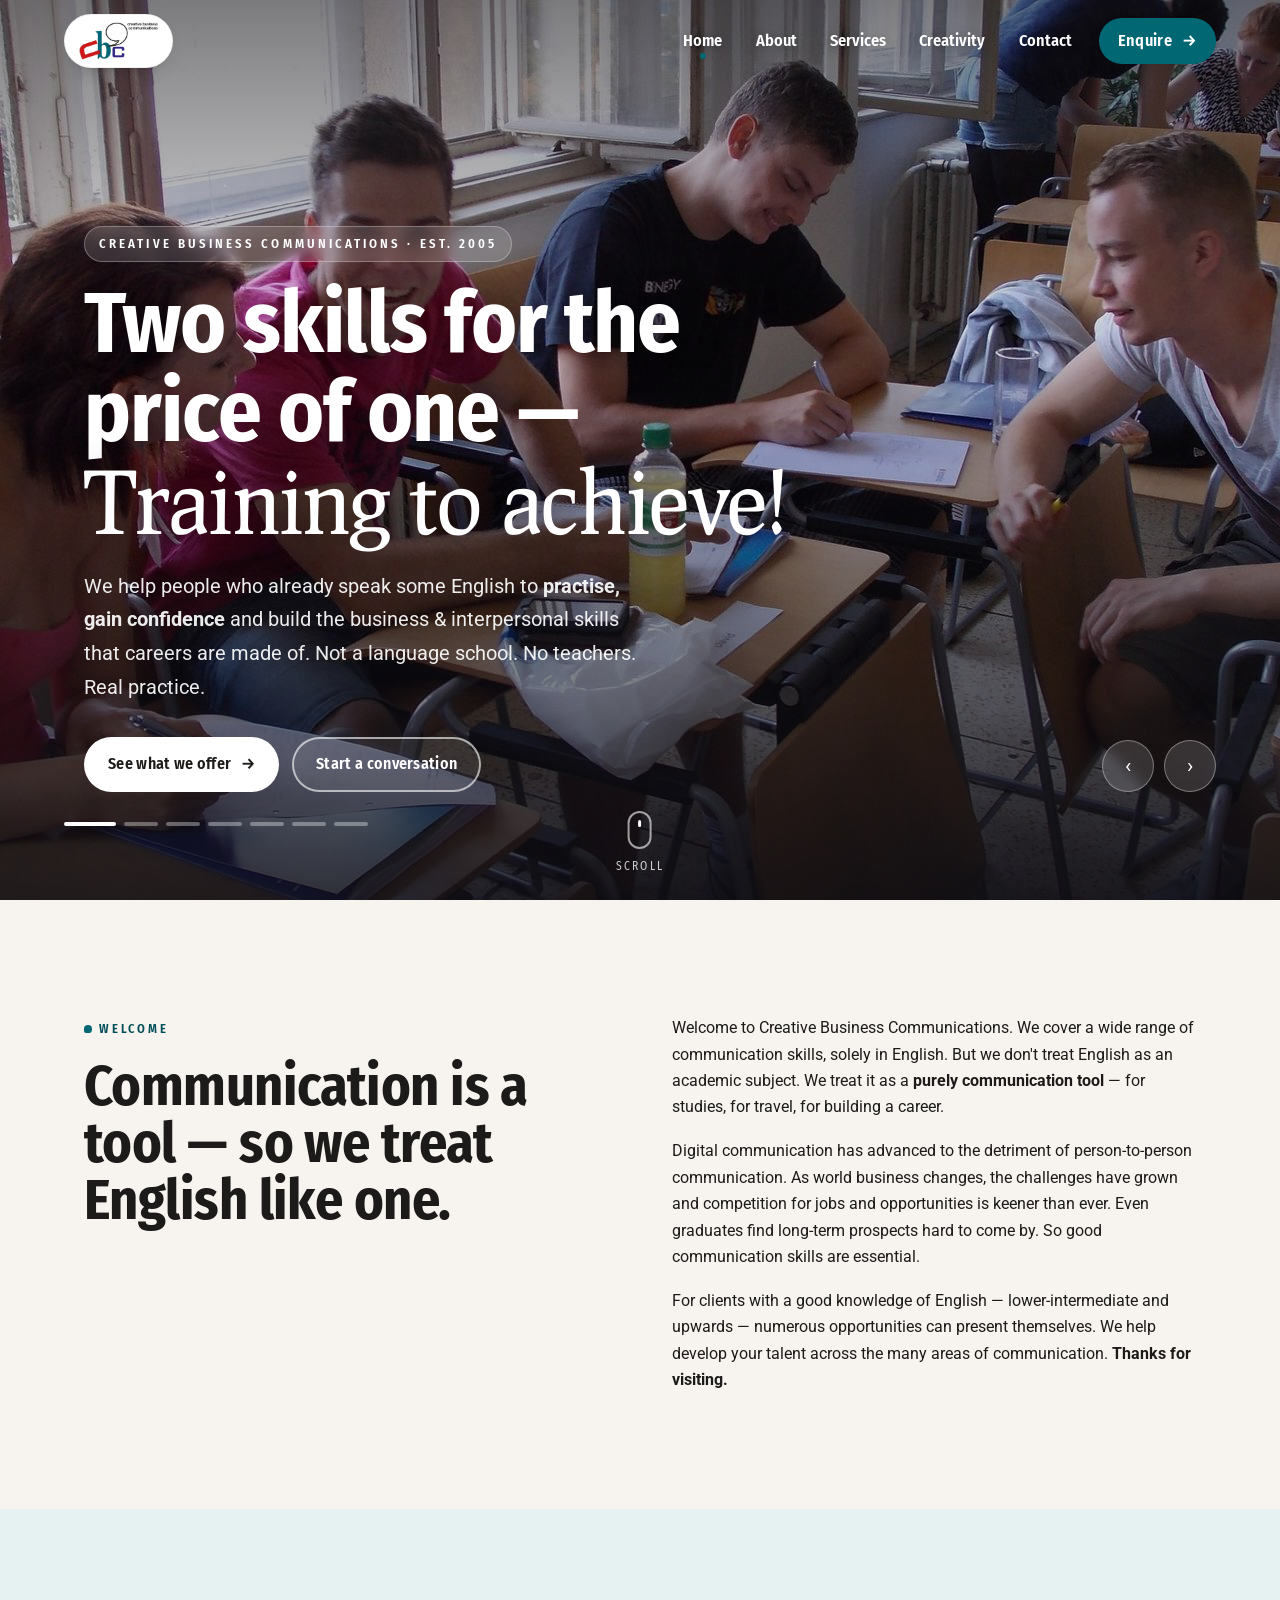
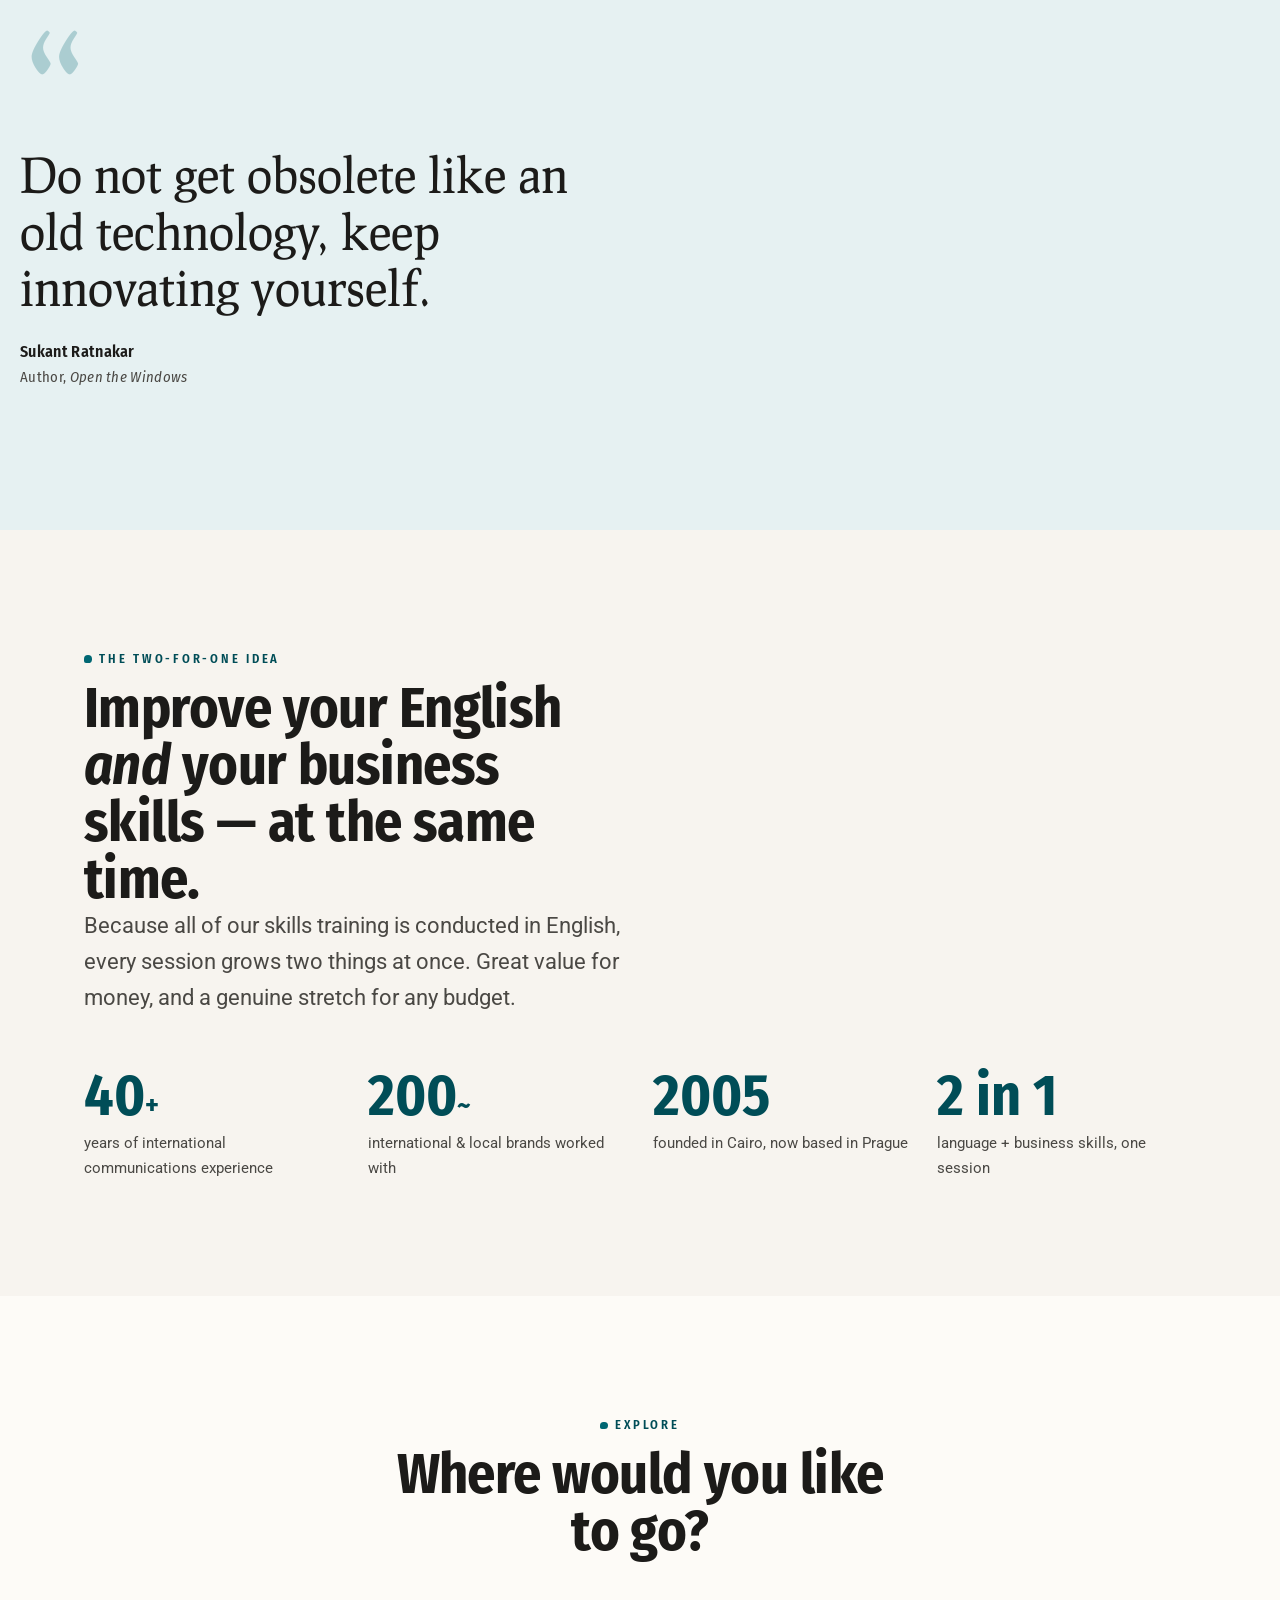
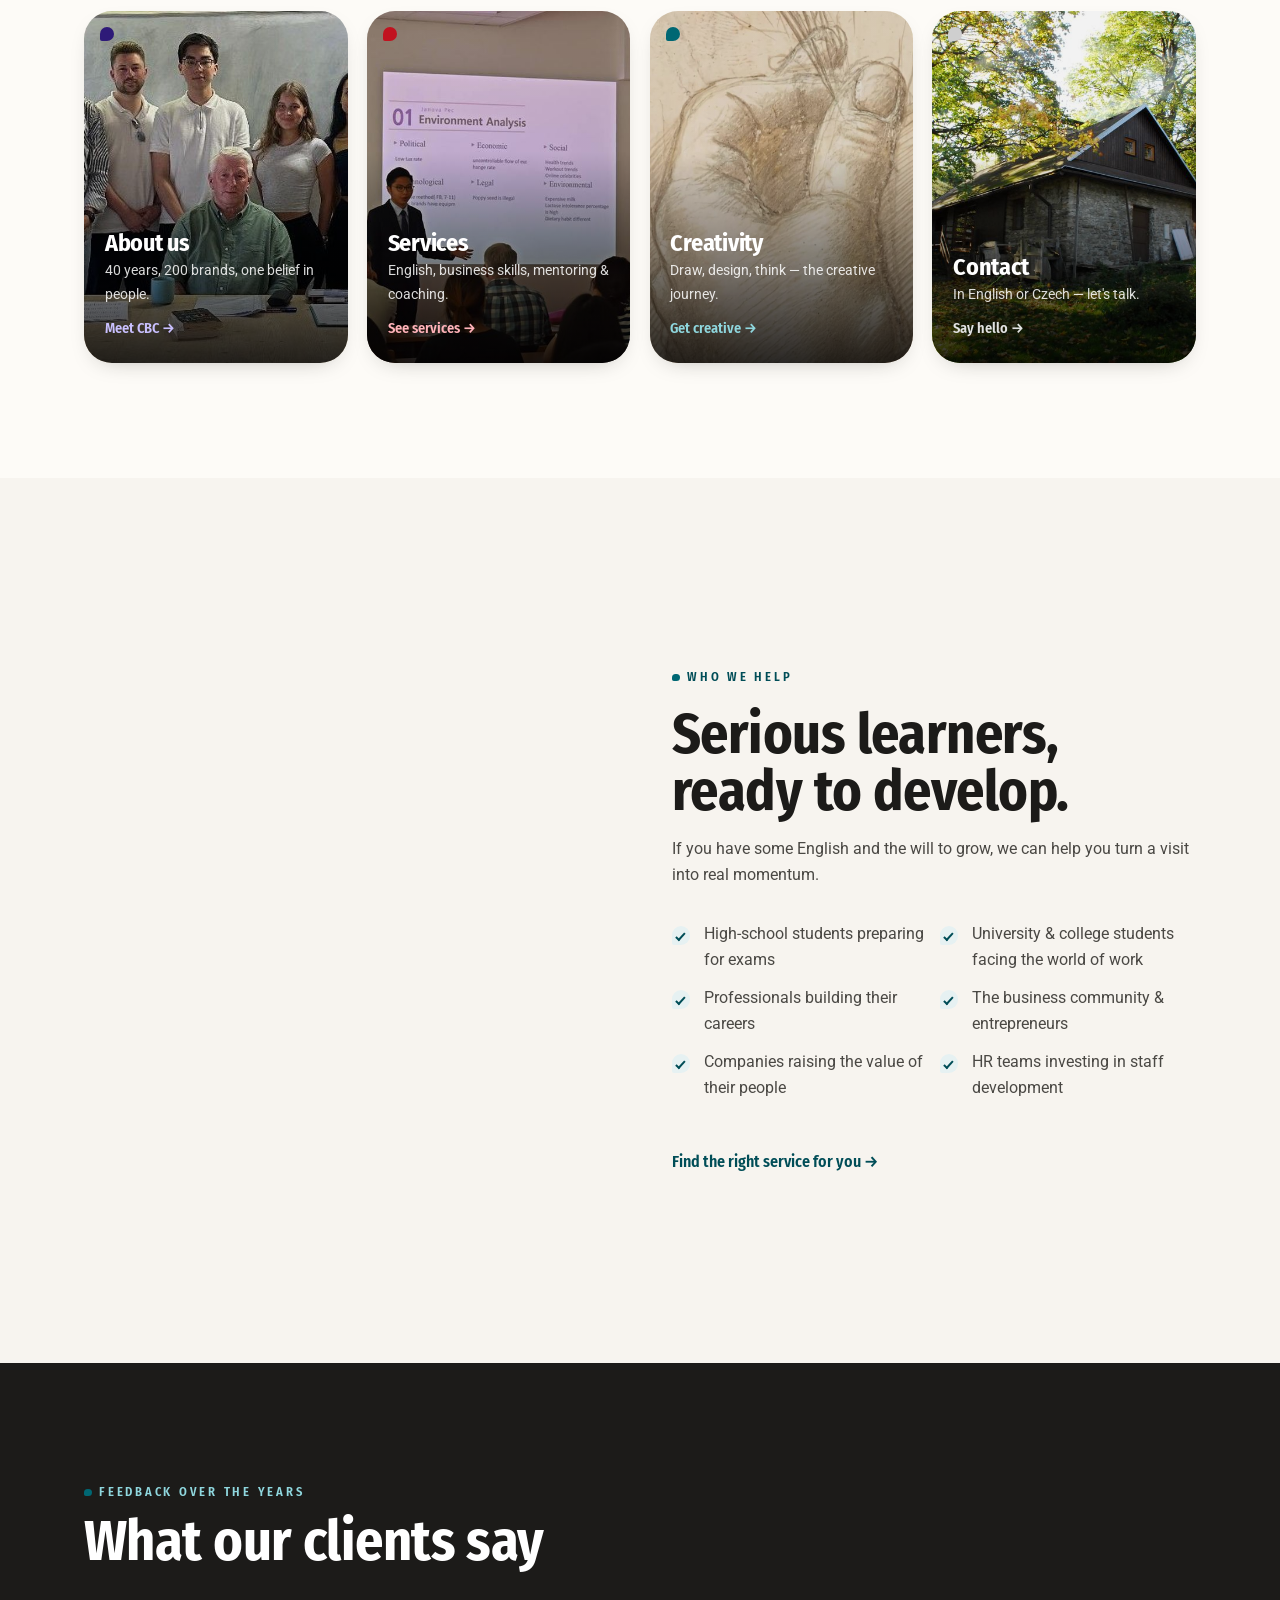
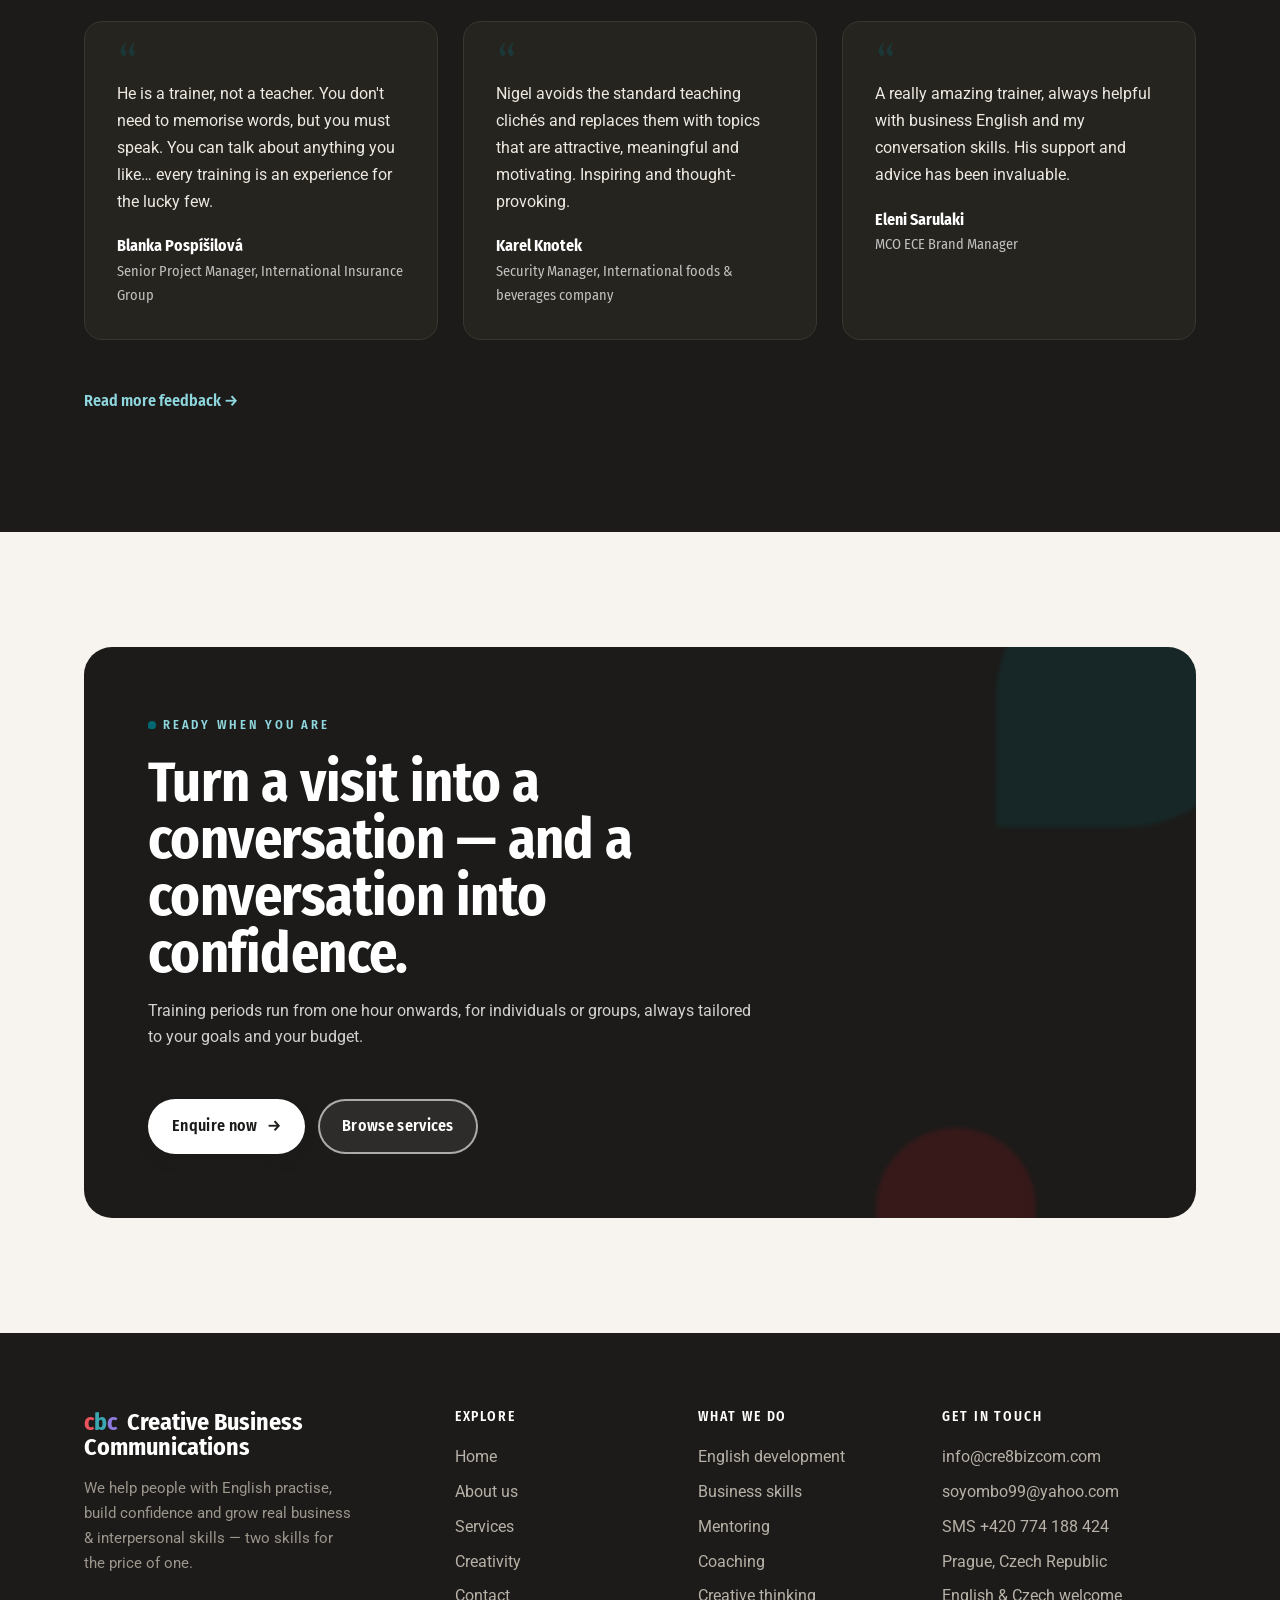
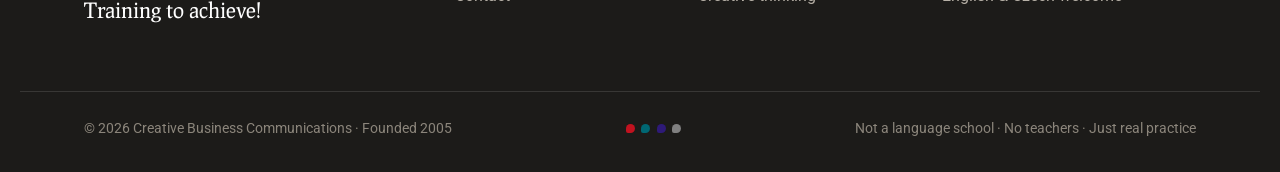
==== commit eff5b7b7: "Optimize load performance - Lazy-load hero slideshow: first paint fetches 1 image instead of 7 (~1.9" ====
--- a/index.html
+++ b/index.html
@@ -38,12 +38,12 @@
   <section class="hero" aria-label="Welcome">
     <div class="hero-slides">
       <div class="hero-slide is-active" style="background-image:url('assets/img/large/slideshow-1.jpg')" role="img" aria-label="Students collaborating around desks in a bright training session"></div>
-      <div class="hero-slide" style="background-image:url('assets/img/large/rest-21.jpg')"></div>
-      <div class="hero-slide" style="background-image:url('assets/img/large/slideshow-2.jpg')"></div>
-      <div class="hero-slide" style="background-image:url('assets/img/large/rest-13.jpg')"></div>
-      <div class="hero-slide" style="background-image:url('assets/img/large/slideshow-10.jpg')"></div>
-      <div class="hero-slide" style="background-image:url('assets/img/large/slideshow-4.jpg')"></div>
-      <div class="hero-slide" style="background-image:url('assets/img/large/slideshow-3.jpg')"></div>
+      <div class="hero-slide" data-bg="assets/img/large/rest-21.jpg"></div>
+      <div class="hero-slide" data-bg="assets/img/large/slideshow-2.jpg"></div>
+      <div class="hero-slide" data-bg="assets/img/large/rest-13.jpg"></div>
+      <div class="hero-slide" data-bg="assets/img/large/slideshow-10.jpg"></div>
+      <div class="hero-slide" data-bg="assets/img/large/slideshow-4.jpg"></div>
+      <div class="hero-slide" data-bg="assets/img/large/slideshow-3.jpg"></div>
     </div>
 
     <div class="hero-inner wrap">
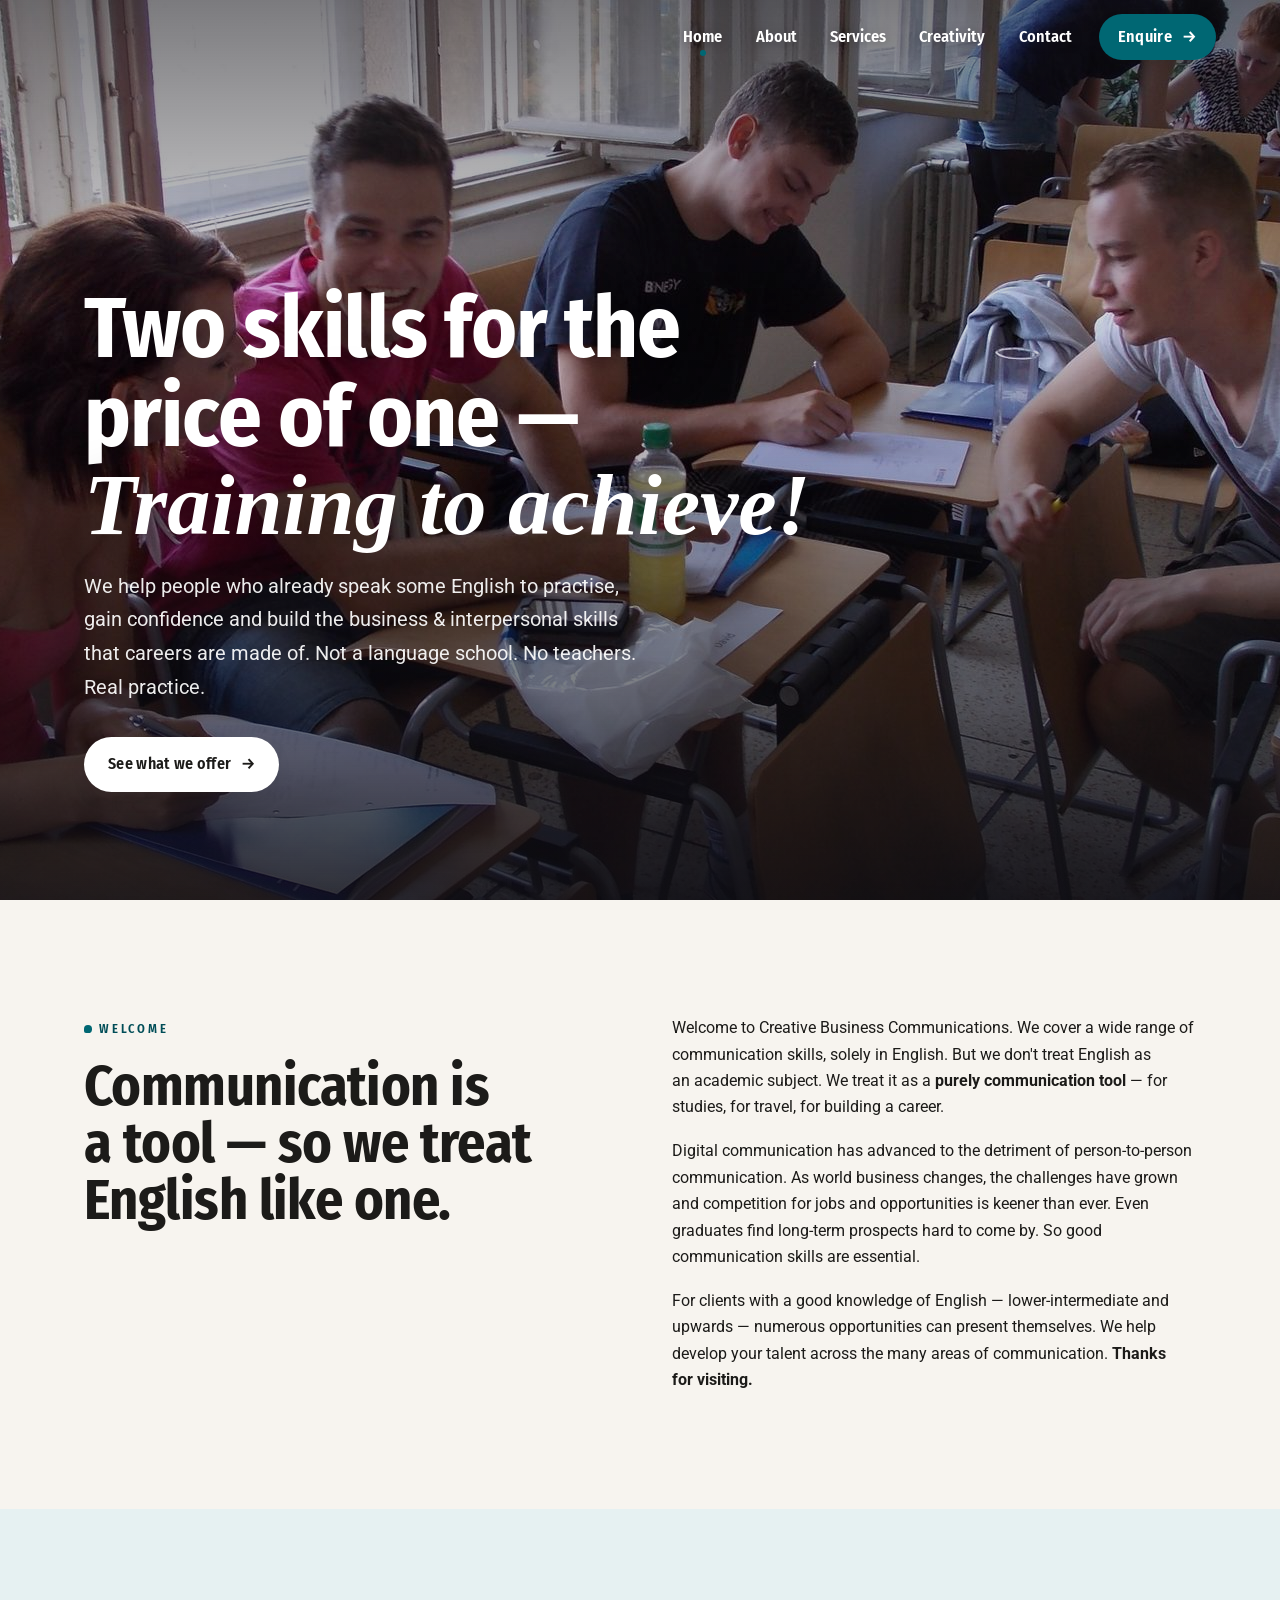
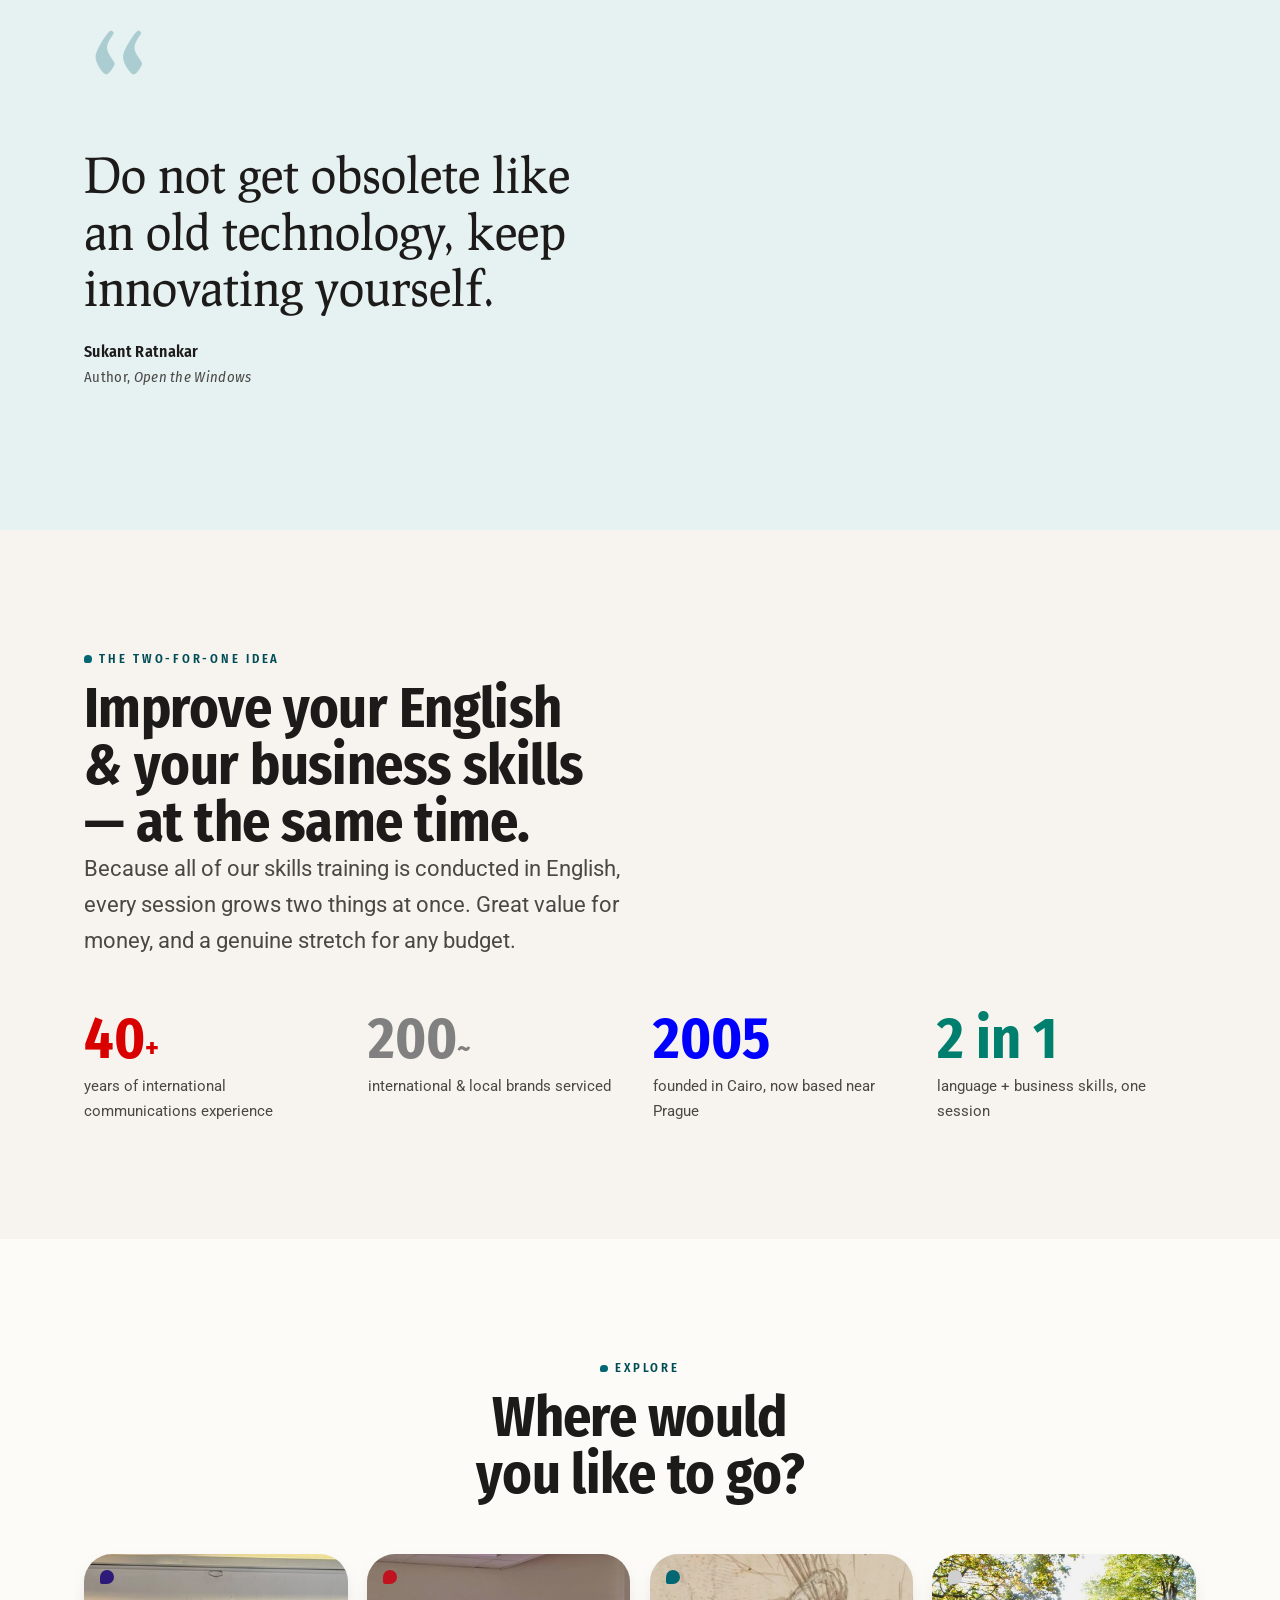
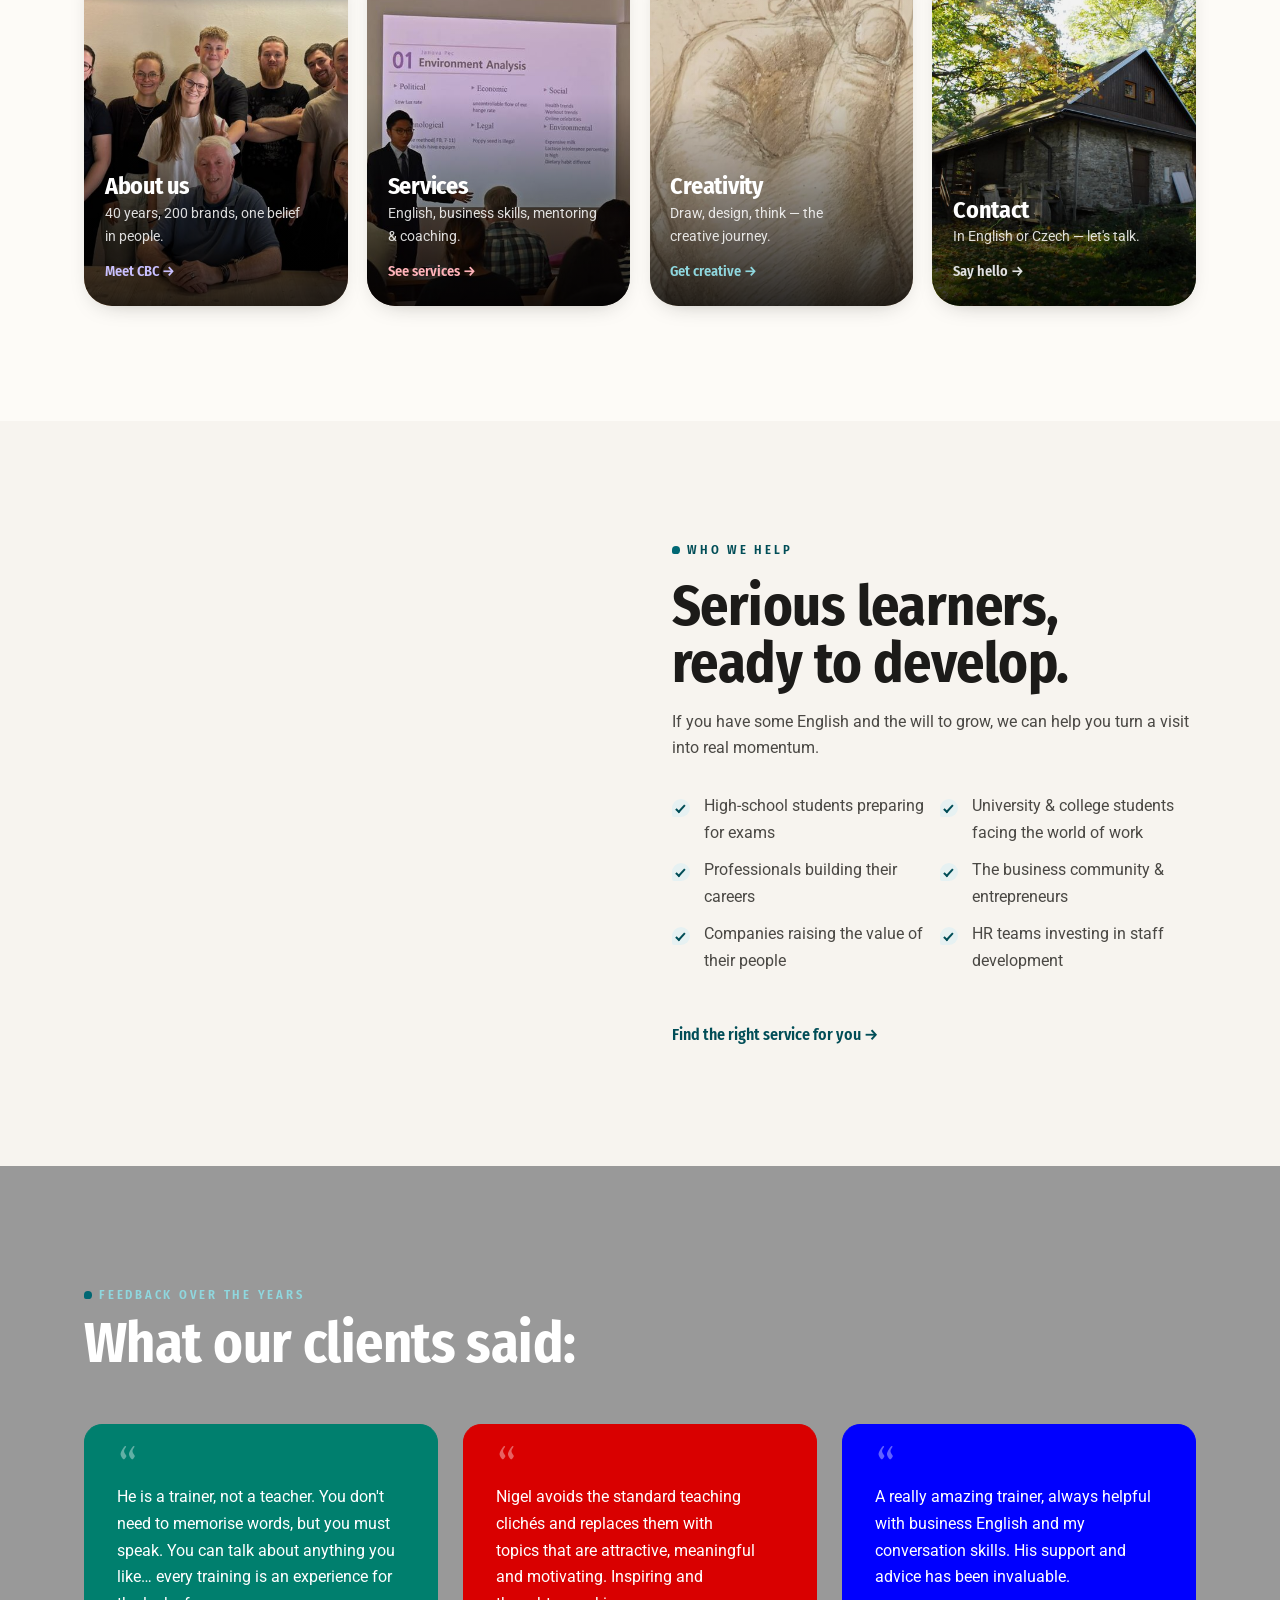
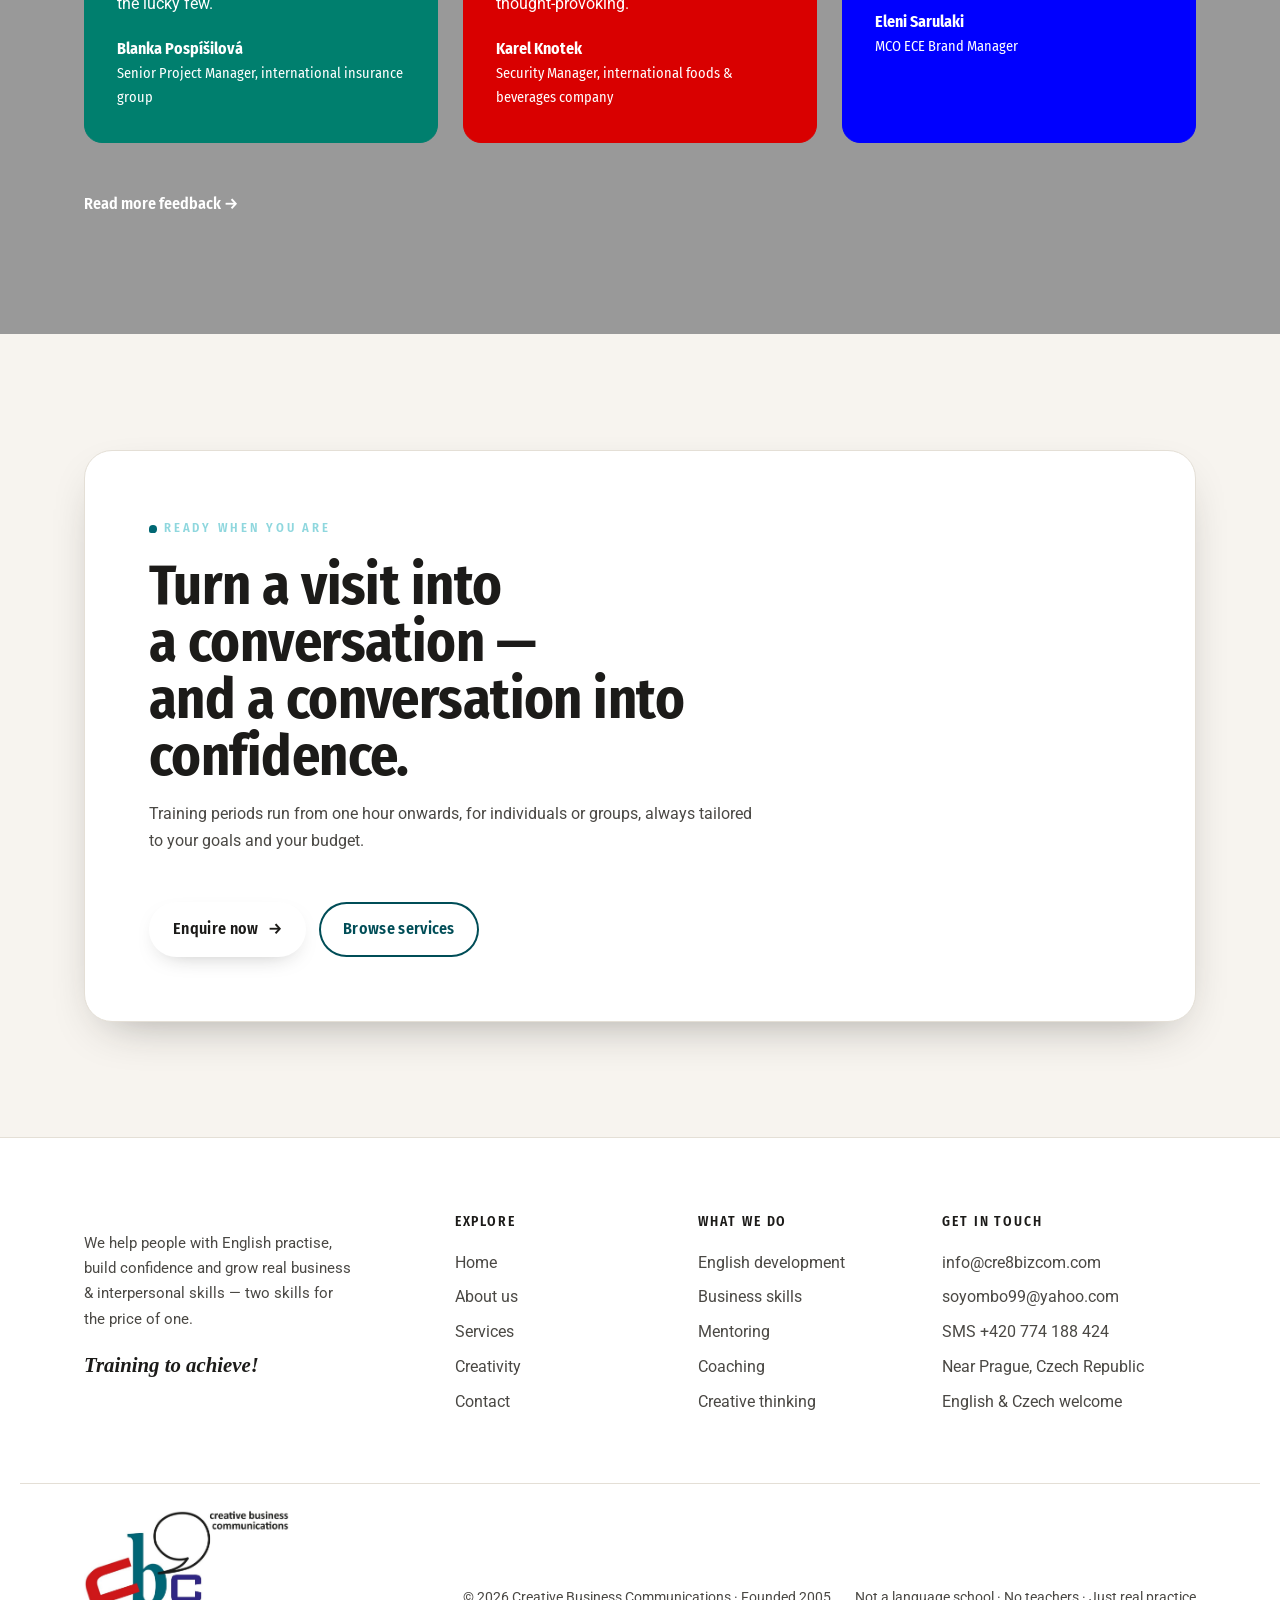
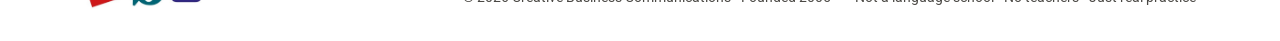
==== commit 62a8d783: "1st change" ====
--- a/index.html
+++ b/index.html
@@ -18,9 +18,6 @@
 <a class="skip-link" href="#main">Skip to content</a>
 
 <header class="site-header">
-  <a class="brand" href="index.html" aria-label="Creative Business Communications — home">
-    <img src="assets/img/logo.jpg" alt="Creative Business Communications logo">
-  </a>
   <button class="nav-toggle" aria-label="Menu" aria-expanded="false" aria-controls="nav"><span></span><span></span><span></span></button>
   <nav class="nav" id="nav" aria-label="Primary">
     <a data-c="home" href="index.html" aria-current="page">Home<span class="dot"></span></a>
@@ -47,21 +44,13 @@
     </div>
 
     <div class="hero-inner wrap">
-      <span class="kicker">Creative Business Communications · Est. 2005</span>
-      <h1>Two skills for the price of one — <span class="em">Training&nbsp;to&nbsp;achieve!</span></h1>
-      <p class="hero-sub">We help people who already speak some English to <strong>practise, gain confidence</strong> and build the business &amp; interpersonal skills that careers are made of. Not a language school. No teachers. Real practice.</p>
+      <h1>Two skills for the price of one —<br><span class="em">Training to achieve!</span></h1>
+      <p class="hero-sub">We help people who already speak some English to practise, gain confidence and build the business &amp; interpersonal skills that careers are made of. Not a language school. No teachers. Real practice.</p>
       <div class="hero-cta">
         <a class="btn btn-light" href="services.html">See what we offer <span class="arrow">→</span></a>
-        <a class="btn btn-outline" href="contact.html">Start a conversation</a>
-      </div>
-    </div>
-
-    <div class="hero-dots" aria-hidden="false"></div>
-    <div class="hero-controls">
-      <button class="hero-arrow prev" aria-label="Previous slide">‹</button>
-      <button class="hero-arrow next" aria-label="Next slide">›</button>
-    </div>
-    <div class="scroll-cue" aria-hidden="true"><span class="mouse"></span>Scroll</div>
+      </div>
+    </div>
+
   </section>
 
   <!-- ===================== WELCOME / INTRO ===================== -->
@@ -69,7 +58,7 @@
     <div class="wrap two-col top">
       <div class="reveal">
         <span class="eyebrow">Welcome</span>
-        <h2 id="welcome-h" class="mt-1">Communication is a tool — so we treat English like one.</h2>
+        <h2 id="welcome-h" class="mt-1">Communication is a&nbsp;tool — so we treat English like one.</h2>
       </div>
       <div class="prose reveal d1">
         <p>Welcome to Creative Business Communications. We cover a wide range of communication skills, solely in English. But we don't treat English as an academic subject. We treat it as a <strong>purely communication tool</strong> — for studies, for travel, for building a career.</p>
@@ -81,10 +70,13 @@
 
   <!-- ===================== QUOTE (Sukant) ===================== -->
   <section class="section-sm bg-tint">
-    <div class="wrap quote reveal">
-      <span class="mark">&ldquo;</span>
-      <blockquote>Do not get obsolete like an old technology, keep innovating yourself.</blockquote>
-      <cite>Sukant Ratnakar<span>Author, <em>Open the Windows</em></span></cite>
+    <div class="wrap two-col">
+      <div class="quote reveal">
+        <span class="mark">&ldquo;</span>
+        <blockquote>Do not get obsolete like an old technology, keep innovating yourself.</blockquote>
+        <cite>Sukant Ratnakar<span>Author, <em>Open the Windows</em></span></cite>
+      </div>
+      <div class="figure wide reveal-img"><img src="assets/img/large/update/systems-mapping.jpg" alt="Participants working through a systems-mapping exercise" loading="lazy"></div>
     </div>
   </section>
 
@@ -93,14 +85,14 @@
     <div class="wrap">
       <div class="section-head reveal">
         <span class="eyebrow">The two-for-one idea</span>
-        <h2 id="value-h">Improve your English <em>and</em> your business skills — at the same time.</h2>
+        <h2 id="value-h">Improve your English <em>&amp;</em> your business skills — at the same time.</h2>
         <p class="lead">Because all of our skills training is conducted in English, every session grows two things at once. Great value for money, and a genuine stretch for any budget.</p>
       </div>
       <div class="stats">
-        <div class="stat reveal"><div class="n">40<span style="font-size:.5em">+</span></div><div class="l">years of international communications experience</div></div>
-        <div class="stat reveal d1"><div class="n">200<span style="font-size:.5em">~</span></div><div class="l">international &amp; local brands worked with</div></div>
-        <div class="stat reveal d2"><div class="n">2005</div><div class="l">founded in Cairo, now based in Prague</div></div>
-        <div class="stat reveal d3"><div class="n">2&nbsp;in&nbsp;1</div><div class="l">language + business skills, one session</div></div>
+        <div class="stat reveal"><div class="n" style="color:#d90000">40<span style="font-size:.5em">+</span></div><div class="l">years of international communications experience</div></div>
+        <div class="stat reveal d1"><div class="n" style="color:#808080">200<span style="font-size:.5em">~</span></div><div class="l">international &amp; local brands serviced</div></div>
+        <div class="stat reveal d2"><div class="n" style="color:#0000ff">2005</div><div class="l">founded in Cairo, now based near Prague</div></div>
+        <div class="stat reveal d3"><div class="n" style="color:#007f6e">2&nbsp;in&nbsp;1</div><div class="l">language + business skills, one session</div></div>
       </div>
     </div>
   </section>
@@ -114,7 +106,7 @@
       </div>
       <div class="navcards">
         <a class="navcard c-about reveal" href="about.html">
-          <img src="assets/img/med/rest-47.jpg" alt="A group of students gathered around a table with founder Nigel Richards" loading="lazy">
+          <img src="assets/img/med/update/slideshow-16.jpg" alt="A workshop participant in a training session" loading="lazy">
           <span></span>
           <div class="nc-body"><h3>About us</h3><p>40 years, 200 brands, one belief in people.</p><span class="nc-go">Meet CBC →</span></div>
         </a>
@@ -140,8 +132,11 @@
   <!-- ===================== WHO IT'S FOR ===================== -->
   <section class="section" aria-labelledby="who-h">
     <div class="wrap two-col">
-      <div class="figure tall reveal-img">
-        <img src="assets/img/large/slideshow-8.jpg" alt="Students in close discussion during a collaborative session" loading="lazy">
+      <div class="photo-grid two reveal-img">
+        <img src="assets/img/med/update/workshops-2.jpg" alt="Workshop participants working together" loading="lazy">
+        <img src="assets/img/med/update/workshops-1.jpg" alt="Workshop participants in discussion" loading="lazy">
+        <img src="assets/img/med/update/problem-solving.jpg" alt="Participants developing problem-solving ideas" loading="lazy">
+        <img src="assets/img/med/update/main-content-24.jpg" alt="Participants collaborating at a table" loading="lazy">
       </div>
       <div class="reveal">
         <span class="eyebrow">Who we help</span>
@@ -161,46 +156,44 @@
   </section>
 
   <!-- ===================== TESTIMONIAL TEASER ===================== -->
-  <section class="section bg-ink" aria-labelledby="say-h">
+  <section class="section" style="background:#999" aria-labelledby="say-h">
     <div class="wrap">
       <div class="section-head reveal">
         <span class="eyebrow" style="color:#8fd7de">Feedback over the years</span>
-        <h2 id="say-h" style="color:#fff">What our clients say</h2>
+        <h2 id="say-h" style="color:#fff">What our clients said:</h2>
       </div>
       <div class="tcards">
-        <div class="tcard reveal" style="background:#26241f;border-color:#3a372f">
+        <div class="tcard t-green reveal">
           <span class="qm">&ldquo;</span>
-          <p style="color:#EDE9E1">He is a trainer, not a teacher. You don't need to memorise words, but you must speak. You can talk about anything you like… every training is an experience for the lucky few.</p>
-          <div class="who" style="color:#fff">Blanka Pospíšilová<span>Senior Project Manager, International Insurance Group</span></div>
-        </div>
-        <div class="tcard reveal d1" style="background:#26241f;border-color:#3a372f">
+          <p>He is a trainer, not a teacher. You don't need to memorise words, but you must speak. You can talk about anything you like… every training is an experience for the lucky few.</p>
+          <div class="who">Blanka Pospíšilová<span>Senior Project Manager, international insurance group</span></div>
+        </div>
+        <div class="tcard t-red reveal d1">
           <span class="qm">&ldquo;</span>
-          <p style="color:#EDE9E1">Nigel avoids the standard teaching clichés and replaces them with topics that are attractive, meaningful and motivating. Inspiring and thought-provoking.</p>
-          <div class="who" style="color:#fff">Karel Knotek<span>Security Manager, International foods &amp; beverages company</span></div>
-        </div>
-        <div class="tcard reveal d2" style="background:#26241f;border-color:#3a372f">
+          <p>Nigel avoids the standard teaching clichés and replaces them with topics that are attractive, meaningful and motivating. Inspiring and thought-provoking.</p>
+          <div class="who">Karel Knotek<span>Security Manager, international foods &amp; beverages company</span></div>
+        </div>
+        <div class="tcard t-blue reveal d2">
           <span class="qm">&ldquo;</span>
-          <p style="color:#EDE9E1">A really amazing trainer, always helpful with business English and my conversation skills. His support and advice has been invaluable.</p>
-          <div class="who" style="color:#fff">Eleni Sarulaki<span>MCO ECE Brand Manager</span></div>
-        </div>
-      </div>
-      <div class="mt-3 reveal"><a class="link-arrow" style="color:#8fd7de" href="about.html#testimonials">Read more feedback →</a></div>
+          <p>A really amazing trainer, always helpful with business English and my conversation skills. His support and advice has been invaluable.</p>
+          <div class="who">Eleni Sarulaki<span>MCO ECE Brand Manager</span></div>
+        </div>
+      </div>
+      <div class="mt-3 reveal"><a class="link-arrow" style="color:#fff" href="about.html#testimonials">Read more feedback →</a></div>
     </div>
   </section>
 
   <!-- ===================== CTA BAND ===================== -->
   <section class="section">
     <div class="wrap">
-      <div class="cta-band reveal">
-        <span class="bubble" style="width:260px;height:260px;background:var(--teal);right:-60px;top:-80px"></span>
-        <span class="bubble" style="width:160px;height:160px;background:var(--red);right:160px;bottom:-70px"></span>
+      <div class="cta-band reveal" style="background:#fff;color:var(--ink);box-shadow:var(--shadow);border:1px solid var(--line)">
         <div style="position:relative;z-index:2">
           <span class="eyebrow" style="color:#8fd7de">Ready when you are</span>
-          <h2 class="mt-1">Turn a visit into a conversation — and a conversation into confidence.</h2>
-          <p>Training periods run from one hour onwards, for individuals or groups, always tailored to your goals and your budget.</p>
+          <h2 class="mt-1" style="color:var(--ink)">Turn a visit into a conversation —<br>and a conversation into confidence.</h2>
+          <p style="color:var(--ink-soft)">Training periods run from one hour onwards, for individuals or groups, always tailored to your goals and your budget.</p>
           <div class="hero-cta mt-3">
             <a class="btn btn-light" href="contact.html">Enquire now <span class="arrow">→</span></a>
-            <a class="btn btn-outline" href="services.html">Browse services</a>
+            <a class="btn btn-ghost" href="services.html">Browse services</a>
           </div>
         </div>
       </div>
@@ -212,7 +205,6 @@
 <footer class="site-footer">
   <div class="wrap footer-top">
     <div class="footer-brand">
-      <div class="fb-logo"><span class="c1">c</span><span class="c2">b</span><span class="c3">c</span> &nbsp;Creative Business Communications</div>
       <p>We help people with English practise, build confidence and grow real business &amp; interpersonal skills — two skills for the price of one.</p>
       <div class="footer-tag">Training to achieve!</div>
     </div>
@@ -229,13 +221,12 @@
       <a href="mailto:info@cre8bizcom.com">info@cre8bizcom.com</a>
       <a href="mailto:soyombo99@yahoo.com">soyombo99@yahoo.com</a>
       <a href="sms:+420774188424">SMS +420 774 188 424</a>
-      <ul><li>Prague, Czech Republic</li><li>English &amp; Czech welcome</li></ul>
+      <ul><li>Near Prague, Czech Republic</li><li>English &amp; Czech welcome</li></ul>
     </div>
   </div>
   <div class="wrap footer-bottom">
-    <span>© <span id="year">2026</span> Creative Business Communications · Founded 2005</span>
-    <span class="dots"><i style="background:#C1121F"></i><i style="background:#006773"></i><i style="background:#2E1A78"></i><i style="background:#808080"></i></span>
-    <span>Not a language school · No teachers · Just real practice</span>
+    <img class="footer-logo" src="assets/img/logo.jpg" alt="Creative Business Communications logo">
+    <span class="footer-legal"><span>© <span id="year">2026</span> Creative Business Communications · Founded 2005</span><span>Not a language school · No teachers · Just real practice</span></span>
   </div>
 </footer>
 
--- a/assets/css/style.css
+++ b/assets/css/style.css
@@ -18,7 +18,7 @@
   --red:#C1121F;      --red-ink:#8E0D17;   --red-tint:#FBEDEE;
   --teal:#006773;     --teal-ink:#004D57;  --teal-tint:#E6F1F2;
   --indigo:#2E1A78;   --indigo-ink:#1F1156;--indigo-tint:#ECEAF6;
-  --grey:#6B6B6B;     --grey-ink:#3C3C3C;  --grey-tint:#F0EFED;
+  --grey:#808080;     --grey-ink:#4A4A4A;  --grey-tint:#F0EFED;
 
   --ink:#1C1B19;          /* near-black text */
   --ink-soft:#4A4844;
@@ -42,6 +42,7 @@
   --font-serif:'Prociono', Georgia, 'Times New Roman', serif;
   --font-head:'Fira Sans Condensed', 'Helvetica Neue', Arial, sans-serif;
   --font-body:'Roboto', 'Helvetica Neue', Arial, sans-serif;
+  --font-tag:Rockwell, 'Rockwell Extra Bold', Georgia, serif;
 
   --ease:cubic-bezier(.16,.84,.44,1);
 }
@@ -88,11 +89,11 @@
 /* ---------- Typography ---------- */
 h1,h2,h3,h4{font-family:var(--font-head);font-weight:700;line-height:1.02;letter-spacing:-.01em}
 .display{font-family:var(--font-serif);font-weight:400;line-height:1.04;letter-spacing:-.01em}
-h1{font-size:clamp(2.6rem,7vw,5.4rem)}
-h2{font-size:clamp(2rem,4.6vw,3.5rem)}
+h1{font-size:clamp(2.6rem,7vw,5.4rem);text-wrap:balance}
+h2{font-size:clamp(2rem,4.6vw,3.5rem);text-wrap:balance}
 h3{font-size:clamp(1.35rem,2.4vw,2rem)}
 h4{font-size:clamp(1.1rem,1.6vw,1.3rem)}
-p{max-width:68ch}
+p{max-width:68ch;text-wrap:pretty}
 strong{font-weight:700}
 
 .eyebrow{
@@ -140,7 +141,7 @@
 /* ---------- Header / Nav ---------- */
 .site-header{
   position:fixed;inset:0 0 auto 0;z-index:100;
-  display:flex;align-items:center;justify-content:space-between;
+  display:flex;align-items:center;justify-content:flex-end;
   gap:1rem;padding:14px var(--gutter);
   transition:background .4s,box-shadow .4s,padding .4s;
 }
@@ -150,13 +151,6 @@
   box-shadow:0 1px 0 var(--line),0 12px 30px -26px rgba(0,0,0,.5);
   padding-block:9px;
 }
-.brand{display:flex;align-items:center;gap:.6rem;flex-shrink:0;
-  background:#fff;border:1px solid rgba(0,0,0,.06);padding:7px 14px;border-radius:100px;
-  box-shadow:0 8px 20px -14px rgba(0,0,0,.55);transition:padding .4s,box-shadow .4s}
-.brand img{height:38px;width:auto;transition:height .4s}
-.scrolled .brand{box-shadow:none;padding:5px 12px}
-.scrolled .brand img{height:32px}
-.brand .brand-txt{display:none}
 
 .nav{display:flex;align-items:center;gap:.35rem}
 .nav a{
@@ -238,7 +232,7 @@
 }
 .hero .kicker b{color:#fff}
 .hero h1{max-width:16ch;text-shadow:0 4px 40px rgba(0,0,0,.35)}
-.hero h1 .em{font-family:var(--font-serif);font-style:normal;font-weight:400}
+.hero h1 .em,.training-tag{font-family:var(--font-tag);font-style:italic;font-weight:700;letter-spacing:0}
 .hero .hero-sub{max-width:52ch;font-size:clamp(1.1rem,1.6vw,1.4rem);margin-top:1.3rem;color:rgba(255,255,255,.92)}
 .hero-cta{display:flex;flex-wrap:wrap;gap:.8rem;margin-top:2rem}
 .hero-cta .btn-light{color:var(--ink)}
@@ -391,6 +385,19 @@
 .collage .h2{grid-row:span 2}
 @media(max-width:560px){.collage .w3{grid-column:span 2}}
 
+/* Supplied-update image sets: intentionally regular, equal-sized grids. */
+.photo-grid{display:grid;gap:12px}
+.photo-grid img{width:100%;height:100%;object-fit:cover;border-radius:14px;box-shadow:var(--shadow-sm)}
+.photo-grid.two{grid-template-columns:repeat(2,1fr)}
+.photo-grid.three{grid-template-columns:repeat(3,1fr)}
+.photo-grid.two img{aspect-ratio:4/3}
+.photo-grid.three img{aspect-ratio:4/3}
+.photo-grid + .photo-grid{margin-top:12px}
+.photo-grid.hero-pair img{aspect-ratio:16/10}
+.photo-grid.portrait-safe img{aspect-ratio:4/3}
+@media(max-width:640px){.photo-grid.three{grid-template-columns:1fr 1fr}.photo-grid.three img:last-child{grid-column:1 / -1}}
+@media(max-width:440px){.photo-grid.two,.photo-grid.three{grid-template-columns:1fr}.photo-grid.three img:last-child{grid-column:auto}}
+
 /* testimonials */
 .tcards{display:grid;grid-template-columns:repeat(auto-fit,minmax(300px,1fr));gap:clamp(1rem,2vw,1.6rem)}
 .tcard{background:var(--paper-2);border:1px solid var(--line);border-radius:var(--radius);padding:clamp(1.5rem,2.5vw,2rem);position:relative;transition:transform .5s var(--ease),box-shadow .5s}
@@ -400,6 +407,11 @@
 .tcard .who{margin-top:1.1rem;font-family:var(--font-head);font-weight:700}
 .tcard .who span{display:block;font-weight:400;color:var(--ink-soft);font-size:.9rem}
 .bg-ink .tcard .who span{color:rgba(255,255,255,.72)}
+.tcard.t-green{background:#007f6e;border-color:#007f6e;color:#fff}
+.tcard.t-red{background:#d90000;border-color:#d90000;color:#fff}
+.tcard.t-blue{background:#0000ff;border-color:#0000ff;color:#fff}
+.tcard.t-green p,.tcard.t-red p,.tcard.t-blue p,.tcard.t-green .who,.tcard.t-red .who,.tcard.t-blue .who,.tcard.t-green .who span,.tcard.t-red .who span,.tcard.t-blue .who span{color:#fff!important}
+.tcard.t-green .qm,.tcard.t-red .qm,.tcard.t-blue .qm{color:#fff;opacity:.38}
 
 /* client brand wall */
 .brandwall{columns:4;column-gap:2.4rem;font-family:var(--font-head)}
@@ -443,18 +455,19 @@
 .bubble-deco{position:absolute;border-radius:52% 52% 52% 6px;pointer-events:none;z-index:0}
 
 /* ---------- Footer ---------- */
-.site-footer{background:var(--ink);color:#CFC9BF;padding-block:clamp(3rem,6vw,5rem) 2rem;position:relative;overflow:hidden}
+.site-footer{background:#fff;color:var(--ink-soft);padding-block:clamp(3rem,6vw,5rem) 2rem;position:relative;overflow:hidden;border-top:1px solid var(--line)}
 .footer-top{display:grid;grid-template-columns:1.6fr 1fr 1fr 1.2fr;gap:2rem}
 @media(max-width:900px){.footer-top{grid-template-columns:1fr 1fr}}
 @media(max-width:560px){.footer-top{grid-template-columns:1fr}}
-.footer-brand .fb-logo{font-family:var(--font-head);font-weight:700;font-size:1.5rem;color:#fff;line-height:1.05}
-.footer-brand .fb-logo .c1{color:#E8535E}.footer-brand .fb-logo .c2{color:#3aa7b3}.footer-brand .fb-logo .c3{color:#8f7be0}
-.footer-brand p{color:#9c968c;margin-top:1rem;font-size:.95rem;max-width:34ch}
-.footer-tag{font-family:var(--font-serif);font-size:1.3rem;color:#fff;margin-top:1rem}
-.fcol h4{color:#fff;font-size:.85rem;letter-spacing:.14em;text-transform:uppercase;margin-bottom:1rem;font-weight:600}
-.fcol a,.fcol li{display:block;color:#B7B1A7;padding:.28rem 0;font-size:.98rem;transition:color .25s,padding-left .25s}
-.fcol a:hover{color:#fff;padding-left:.3rem}
-.footer-bottom{margin-top:clamp(2.5rem,5vw,4rem);padding-top:1.6rem;border-top:1px solid rgba(255,255,255,.12);display:flex;flex-wrap:wrap;gap:1rem;justify-content:space-between;align-items:center;font-size:.85rem;color:#8b857b}
+.footer-brand p{color:var(--ink-soft);margin-top:1rem;font-size:.95rem;max-width:34ch}
+.footer-tag{font-family:var(--font-tag);font-style:italic;font-weight:700;font-size:1.3rem;color:var(--ink);margin-top:1rem}
+.fcol h4{color:var(--ink);font-size:.85rem;letter-spacing:.14em;text-transform:uppercase;margin-bottom:1rem;font-weight:600}
+.fcol a,.fcol li{display:block;color:var(--ink-soft);padding:.28rem 0;font-size:.98rem;transition:color .25s,padding-left .25s}
+.fcol a:hover{color:var(--accent-ink);padding-left:.3rem}
+.footer-bottom{margin-top:clamp(2.5rem,5vw,4rem);padding-top:1.6rem;border-top:1px solid var(--line);display:flex;flex-wrap:wrap;gap:1rem 1.6rem;align-items:flex-end;font-size:.85rem;color:var(--ink-soft)}
+.footer-bottom .footer-logo{width:clamp(150px,16vw,230px);height:auto;flex:0 0 auto}
+.footer-bottom .footer-legal{margin-left:auto;display:flex;flex-wrap:wrap;justify-content:flex-end;gap:.5rem 1.5rem;text-align:right}
+@media(max-width:560px){.footer-bottom{align-items:flex-start}.footer-bottom .footer-legal{margin-left:0;justify-content:flex-start;text-align:left;flex-basis:100%}}
 .footer-bottom .dots{display:flex;gap:.4rem}
 .footer-bottom .dots i{width:9px;height:9px;border-radius:50% 50% 50% 2px;display:inline-block}
 
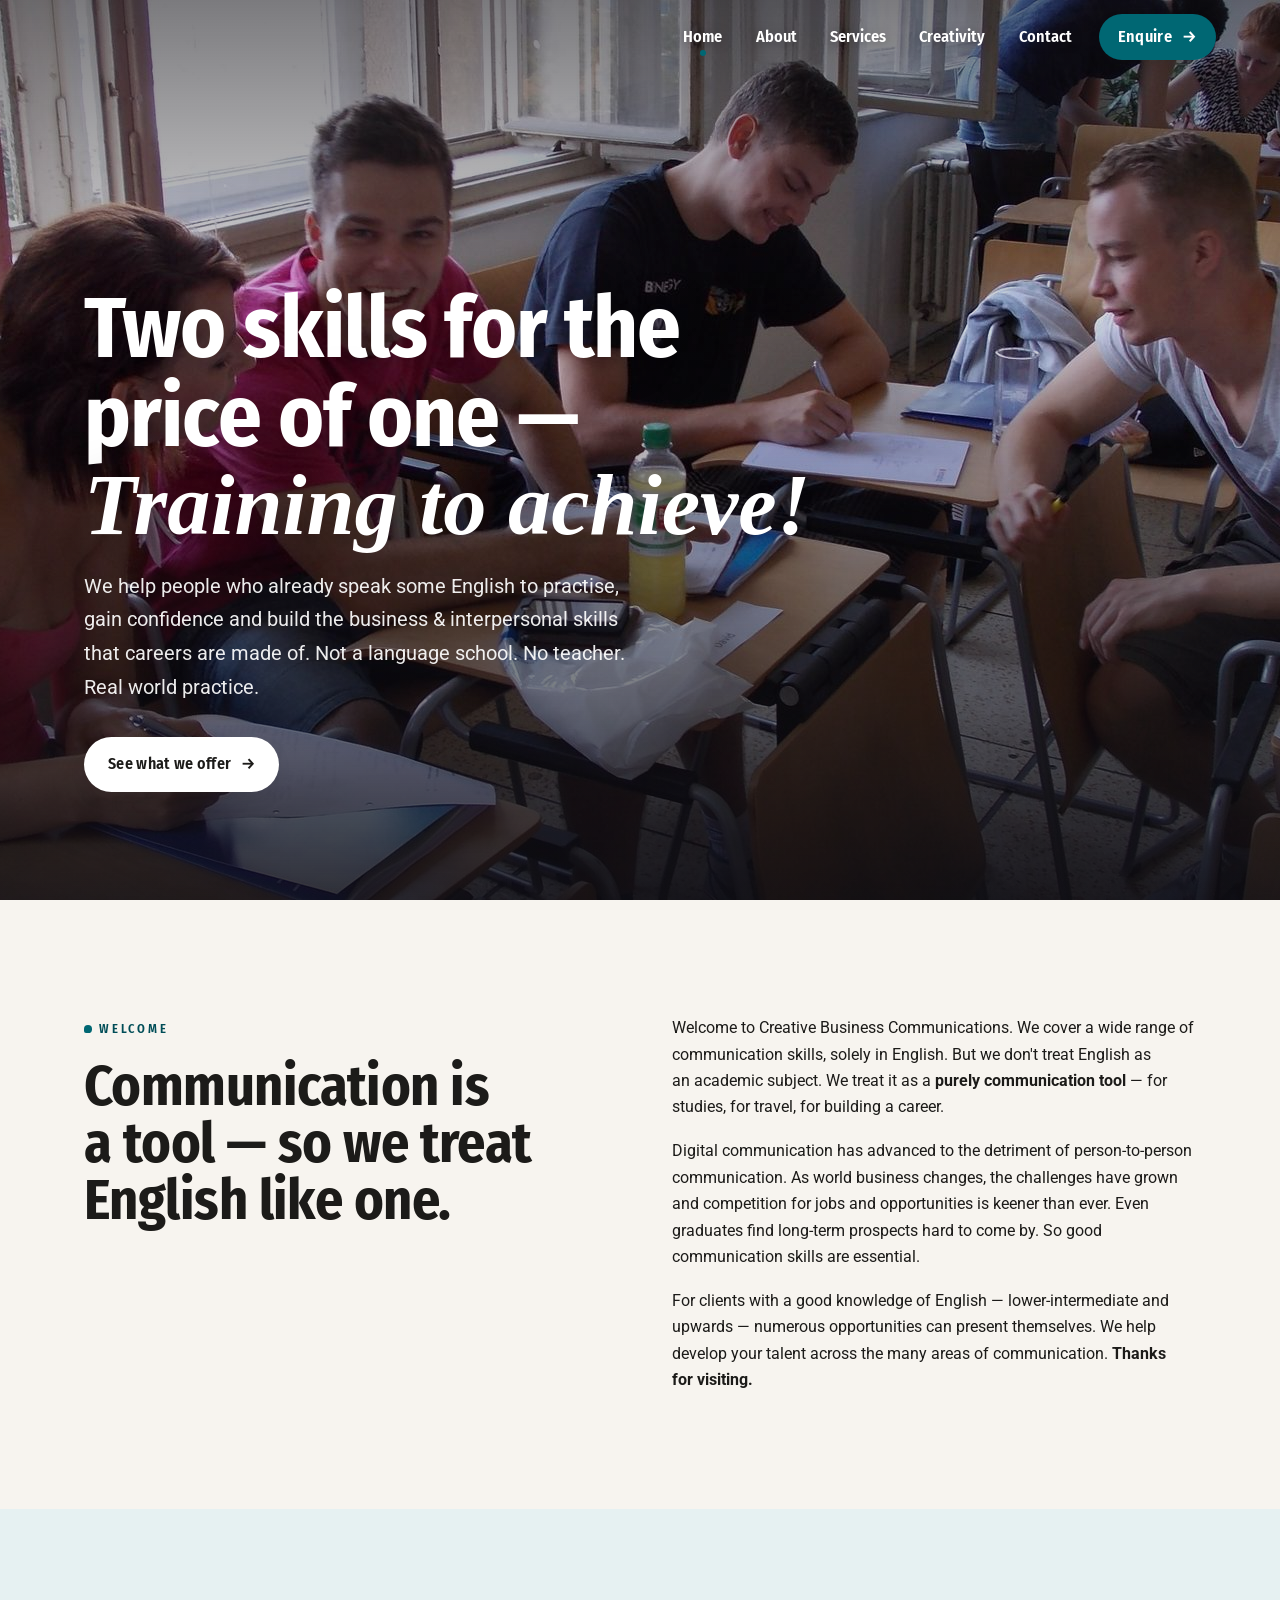
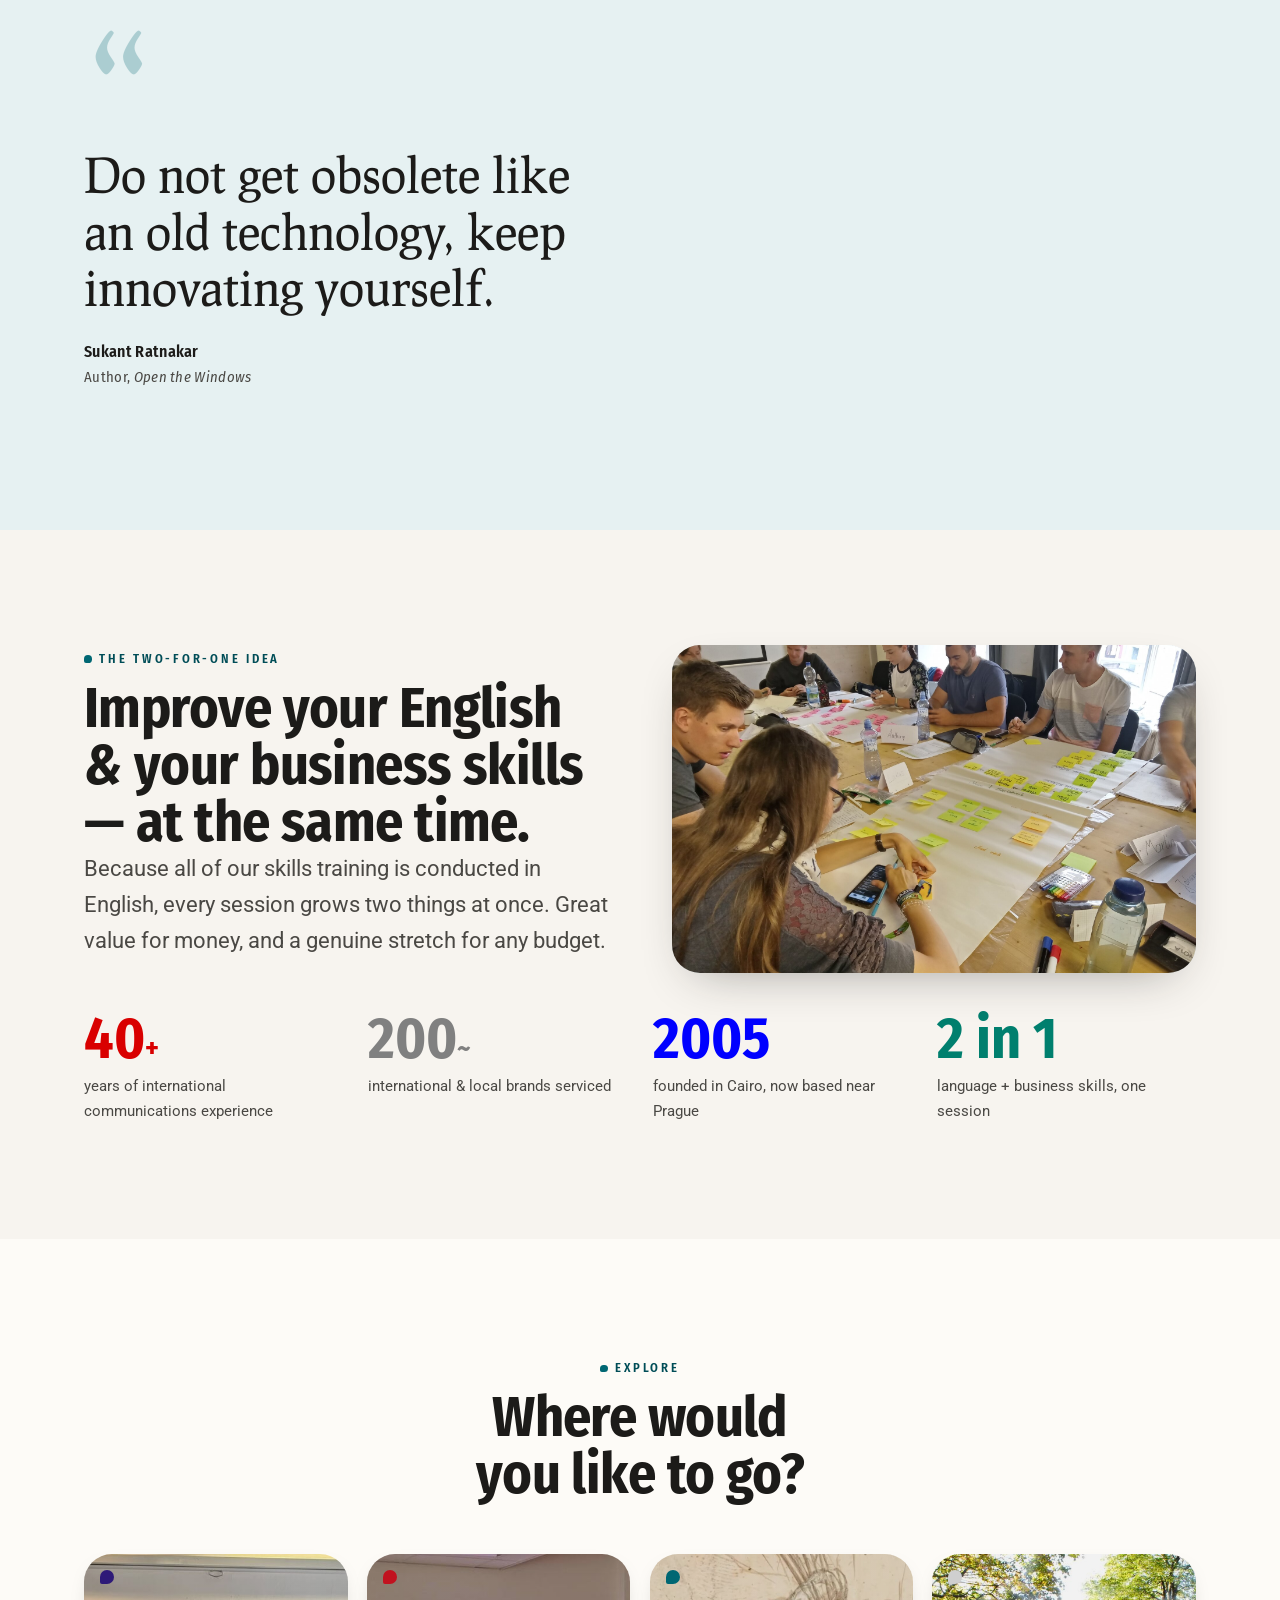
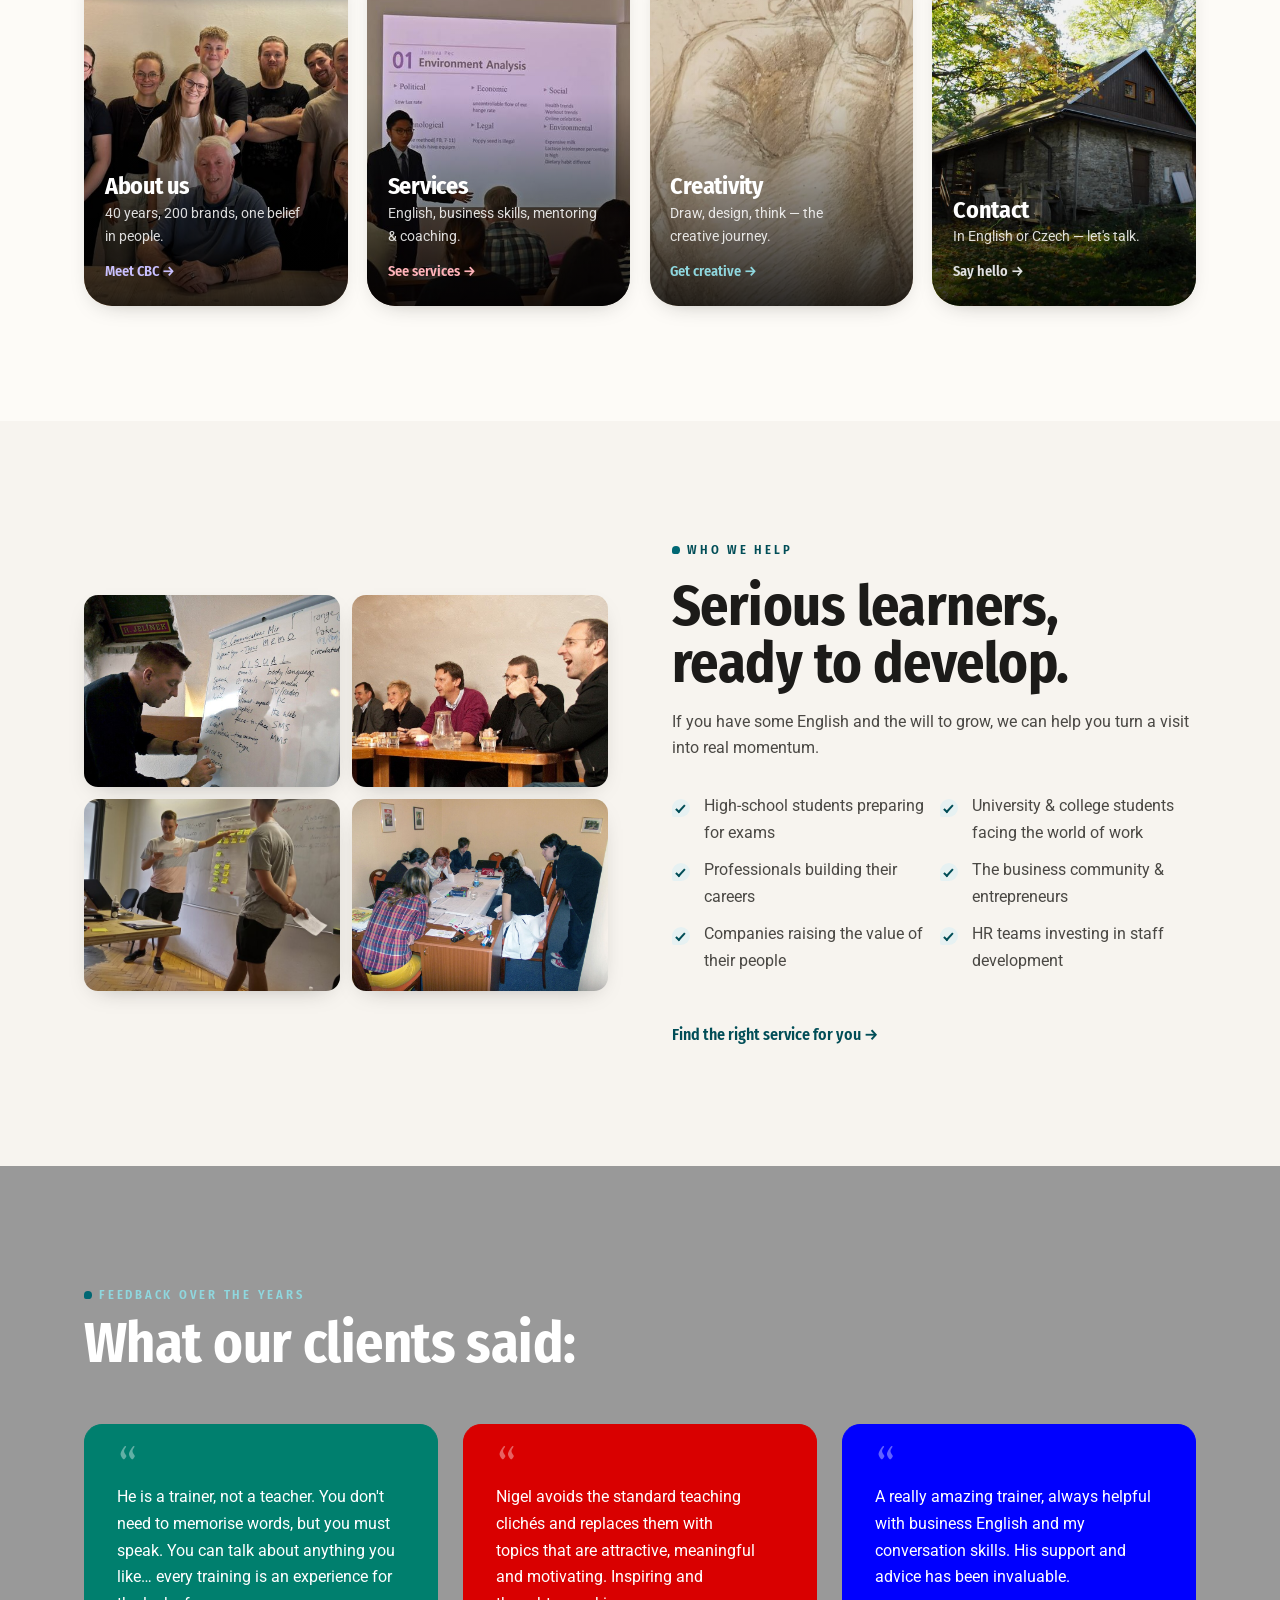
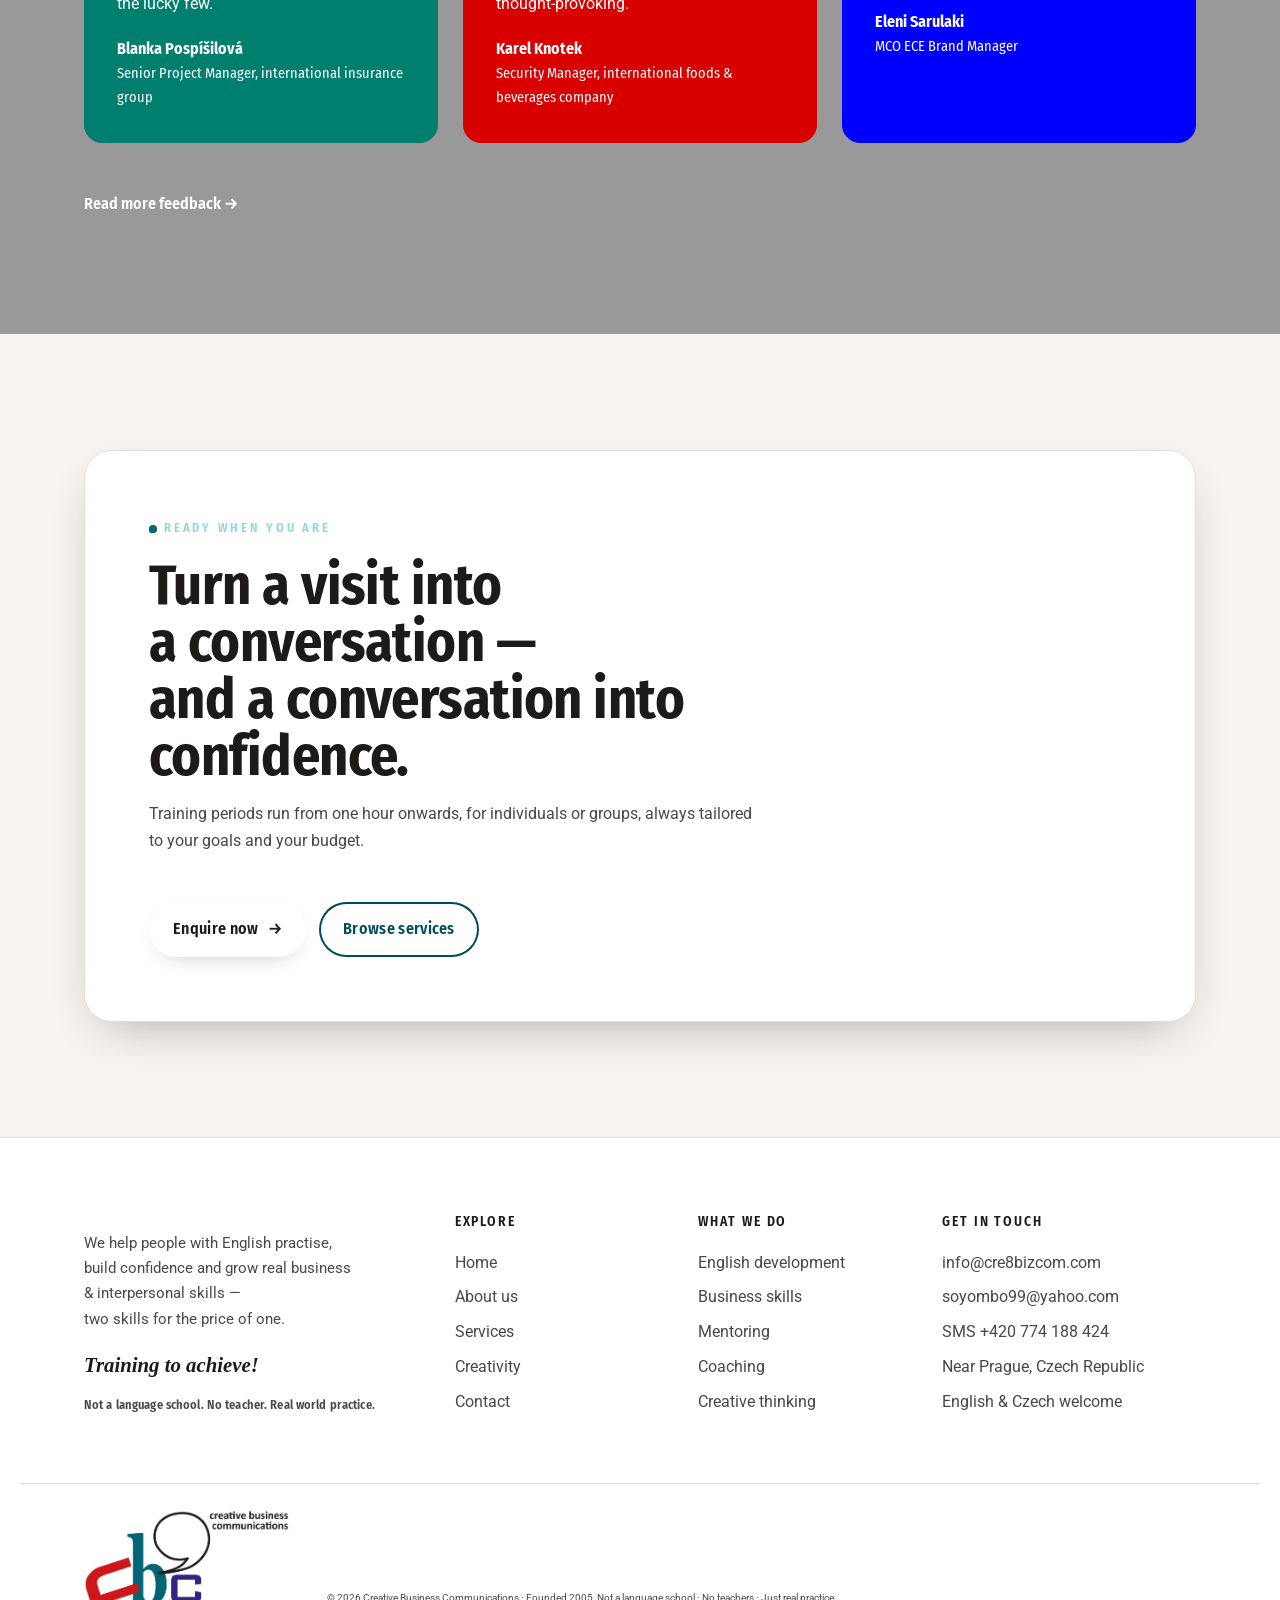
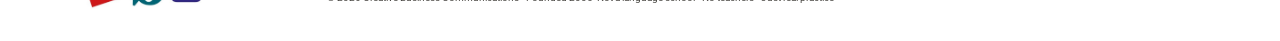
==== commit adec1095: "website version October" ====
--- a/index.html
+++ b/index.html
@@ -45,7 +45,7 @@
 
     <div class="hero-inner wrap">
       <h1>Two skills for the price of one —<br><span class="em">Training to achieve!</span></h1>
-      <p class="hero-sub">We help people who already speak some English to practise, gain confidence and build the business &amp; interpersonal skills that careers are made of. Not a language school. No teachers. Real practice.</p>
+      <p class="hero-sub">We help people who already speak some English to practise, gain confidence and build the business &amp; interpersonal skills that careers are made of. Not a language school. No teacher. Real world practice.</p>
       <div class="hero-cta">
         <a class="btn btn-light" href="services.html">See what we offer <span class="arrow">→</span></a>
       </div>
@@ -70,23 +70,25 @@
 
   <!-- ===================== QUOTE (Sukant) ===================== -->
   <section class="section-sm bg-tint">
-    <div class="wrap two-col">
+    <div class="wrap">
       <div class="quote reveal">
         <span class="mark">&ldquo;</span>
         <blockquote>Do not get obsolete like an old technology, keep innovating yourself.</blockquote>
         <cite>Sukant Ratnakar<span>Author, <em>Open the Windows</em></span></cite>
       </div>
-      <div class="figure wide reveal-img"><img src="assets/img/large/update/systems-mapping.jpg" alt="Participants working through a systems-mapping exercise" loading="lazy"></div>
     </div>
   </section>
 
   <!-- ===================== 2-FOR-1 VALUE ===================== -->
   <section class="section" aria-labelledby="value-h">
     <div class="wrap">
-      <div class="section-head reveal">
-        <span class="eyebrow">The two-for-one idea</span>
-        <h2 id="value-h">Improve your English <em>&amp;</em> your business skills — at the same time.</h2>
-        <p class="lead">Because all of our skills training is conducted in English, every session grows two things at once. Great value for money, and a genuine stretch for any budget.</p>
+      <div class="two-col top">
+        <div class="section-head reveal">
+          <span class="eyebrow">The two-for-one idea</span>
+          <h2 id="value-h">Improve your English <em>&amp;</em> your business skills — at the same time.</h2>
+          <p class="lead">Because all of our skills training is conducted in English, every session grows two things at once. Great value for money, and a genuine stretch for any budget.</p>
+        </div>
+        <div class="figure wide"><img src="assets/img/large/update/systems-mapping.jpg" alt="Participants working through a systems-mapping exercise"></div>
       </div>
       <div class="stats">
         <div class="stat reveal"><div class="n" style="color:#d90000">40<span style="font-size:.5em">+</span></div><div class="l">years of international communications experience</div></div>
@@ -132,11 +134,11 @@
   <!-- ===================== WHO IT'S FOR ===================== -->
   <section class="section" aria-labelledby="who-h">
     <div class="wrap two-col">
-      <div class="photo-grid two reveal-img">
-        <img src="assets/img/med/update/workshops-2.jpg" alt="Workshop participants working together" loading="lazy">
-        <img src="assets/img/med/update/workshops-1.jpg" alt="Workshop participants in discussion" loading="lazy">
-        <img src="assets/img/med/update/problem-solving.jpg" alt="Participants developing problem-solving ideas" loading="lazy">
-        <img src="assets/img/med/update/main-content-24.jpg" alt="Participants collaborating at a table" loading="lazy">
+      <div class="photo-grid two">
+        <img src="assets/img/med/update/workshops-2.jpg" alt="Workshop participants working together">
+        <img src="assets/img/med/update/workshops-1.jpg" alt="Workshop participants in discussion">
+        <img src="assets/img/med/update/problem-solving.jpg" alt="Participants developing problem-solving ideas">
+        <img src="assets/img/med/update/main-content-24.jpg" alt="Participants collaborating at a table">
       </div>
       <div class="reveal">
         <span class="eyebrow">Who we help</span>
@@ -205,8 +207,9 @@
 <footer class="site-footer">
   <div class="wrap footer-top">
     <div class="footer-brand">
-      <p>We help people with English practise, build confidence and grow real business &amp; interpersonal skills — two skills for the price of one.</p>
+      <p>We help people with English practise, build confidence and grow real business &amp; interpersonal skills —<br>two skills for the price of one.</p>
       <div class="footer-tag">Training to achieve!</div>
+      <div class="site-statement">Not a language school. No teacher. Real world practice.</div>
     </div>
     <div class="fcol">
       <h4>Explore</h4>
@@ -226,7 +229,7 @@
   </div>
   <div class="wrap footer-bottom">
     <img class="footer-logo" src="assets/img/logo.jpg" alt="Creative Business Communications logo">
-    <span class="footer-legal"><span>© <span id="year">2026</span> Creative Business Communications · Founded 2005</span><span>Not a language school · No teachers · Just real practice</span></span>
+    <span class="footer-line">© <span id="year">2026</span> Creative Business Communications · Founded 2005&nbsp;&nbsp;Not a language school · No teachers · Just real practice</span>
   </div>
 </footer>
 
--- a/assets/css/style.css
+++ b/assets/css/style.css
@@ -272,6 +272,10 @@
 .section-head h2{margin-top:.5rem}
 .two-col{display:grid;grid-template-columns:1fr 1fr;gap:clamp(2rem,5vw,5rem);align-items:center}
 .two-col.top{align-items:start}
+.about-founder-photo{width:100%;align-self:start;border-radius:var(--radius-lg);overflow:hidden;box-shadow:var(--shadow);background:var(--accent-tint);position:relative}
+.about-founder-photo>img{display:block;width:100%;height:auto;object-fit:cover}
+.about-founder-photo>.figcap{position:absolute;left:0;right:0;bottom:0;margin:0;padding:1.1rem 1.2rem;color:#fff;font-family:var(--font-head);font-weight:500;font-size:.95rem;background:linear-gradient(0deg,rgba(0,0,0,.7),transparent)}
+.eng-training>.figure{order:2}.eng-training>.reveal{order:1}
 @media(max-width:820px){.two-col{grid-template-columns:1fr}}
 .prose p+p{margin-top:1.1em}
 .prose h3{margin:1.6em 0 .5em}
@@ -303,6 +307,8 @@
 .card h3{font-size:1.3rem}
 .card p{font-size:.98rem;color:var(--ink-soft);margin-top:.5rem}
 .card .card-no{position:absolute;top:1rem;right:1.2rem;font-family:var(--font-head);font-weight:700;font-size:1.1rem;color:var(--line)}
+.card-photo{border-radius:var(--radius);overflow:hidden;min-height:100%;box-shadow:var(--shadow-sm);background:var(--accent-tint)}
+.card-photo img{width:100%;height:100%;min-height:220px;object-fit:cover}
 
 /* nav-cards (home section previews) */
 .navcards{display:grid;grid-template-columns:repeat(4,1fr);gap:clamp(.8rem,1.5vw,1.2rem)}
@@ -324,6 +330,7 @@
 
 /* chips (business subjects / specialist areas) */
 .chips{display:flex;flex-wrap:wrap;gap:.6rem}
+.chips.specialist-line{flex-wrap:nowrap;overflow-x:auto;padding-bottom:.35rem}
 .chip{
   font-family:var(--font-head);font-weight:500;font-size:.98rem;
   padding:.55em 1.05em;border-radius:100px;background:var(--paper-2);
@@ -461,13 +468,13 @@
 @media(max-width:560px){.footer-top{grid-template-columns:1fr}}
 .footer-brand p{color:var(--ink-soft);margin-top:1rem;font-size:.95rem;max-width:34ch}
 .footer-tag{font-family:var(--font-tag);font-style:italic;font-weight:700;font-size:1.3rem;color:var(--ink);margin-top:1rem}
+.site-statement{margin-top:.8rem;font-family:var(--font-head);font-size:clamp(.52rem,1.05vw,.78rem);font-weight:600;white-space:nowrap;letter-spacing:.01em;color:var(--ink-soft)}
 .fcol h4{color:var(--ink);font-size:.85rem;letter-spacing:.14em;text-transform:uppercase;margin-bottom:1rem;font-weight:600}
 .fcol a,.fcol li{display:block;color:var(--ink-soft);padding:.28rem 0;font-size:.98rem;transition:color .25s,padding-left .25s}
 .fcol a:hover{color:var(--accent-ink);padding-left:.3rem}
-.footer-bottom{margin-top:clamp(2.5rem,5vw,4rem);padding-top:1.6rem;border-top:1px solid var(--line);display:flex;flex-wrap:wrap;gap:1rem 1.6rem;align-items:flex-end;font-size:.85rem;color:var(--ink-soft)}
+.footer-bottom{margin-top:clamp(2.5rem,5vw,4rem);padding-top:1.6rem;border-top:1px solid var(--line);display:flex;flex-wrap:nowrap;gap:clamp(1rem,3vw,2.5rem);align-items:flex-end;font-size:clamp(.45rem,.82vw,.85rem);color:var(--ink-soft);overflow-x:auto}
 .footer-bottom .footer-logo{width:clamp(150px,16vw,230px);height:auto;flex:0 0 auto}
-.footer-bottom .footer-legal{margin-left:auto;display:flex;flex-wrap:wrap;justify-content:flex-end;gap:.5rem 1.5rem;text-align:right}
-@media(max-width:560px){.footer-bottom{align-items:flex-start}.footer-bottom .footer-legal{margin-left:0;justify-content:flex-start;text-align:left;flex-basis:100%}}
+.footer-bottom .footer-line{white-space:nowrap;flex:0 0 auto;padding-bottom:.15rem}
 .footer-bottom .dots{display:flex;gap:.4rem}
 .footer-bottom .dots i{width:9px;height:9px;border-radius:50% 50% 50% 2px;display:inline-block}
 
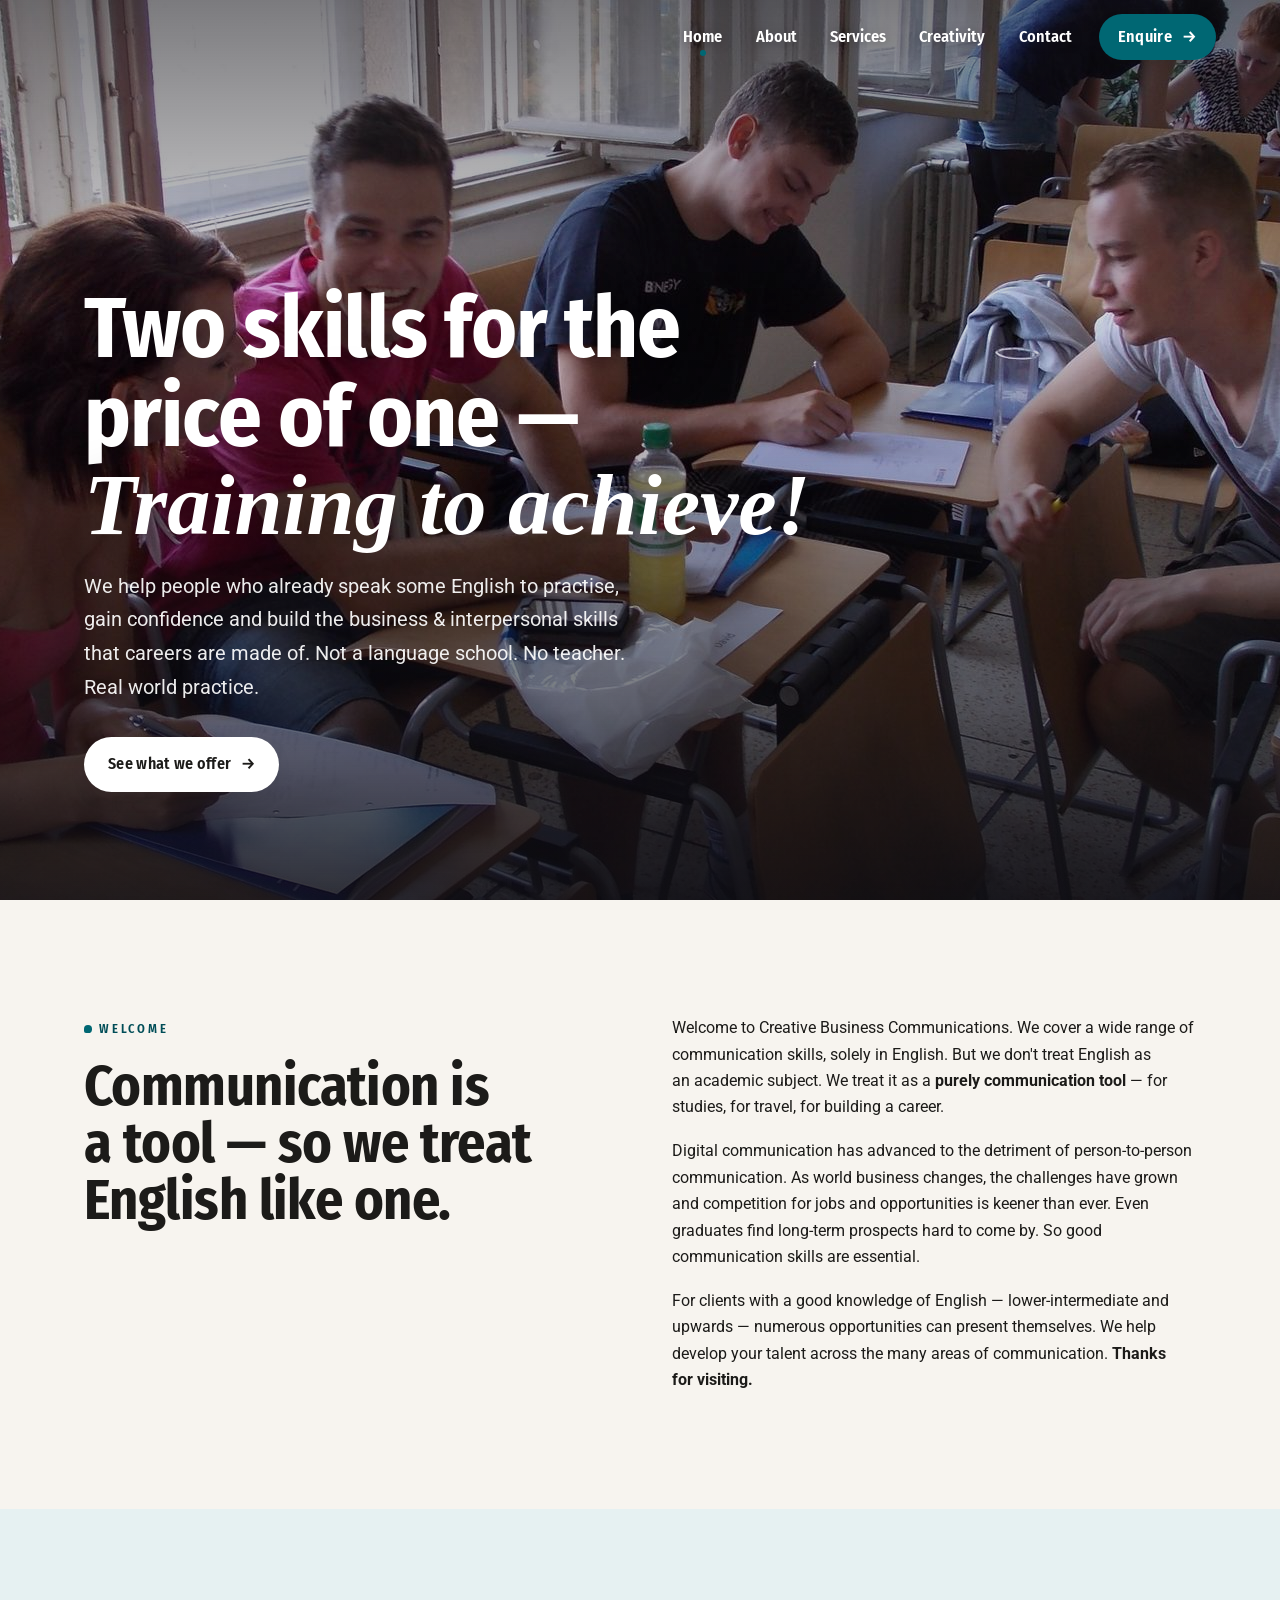
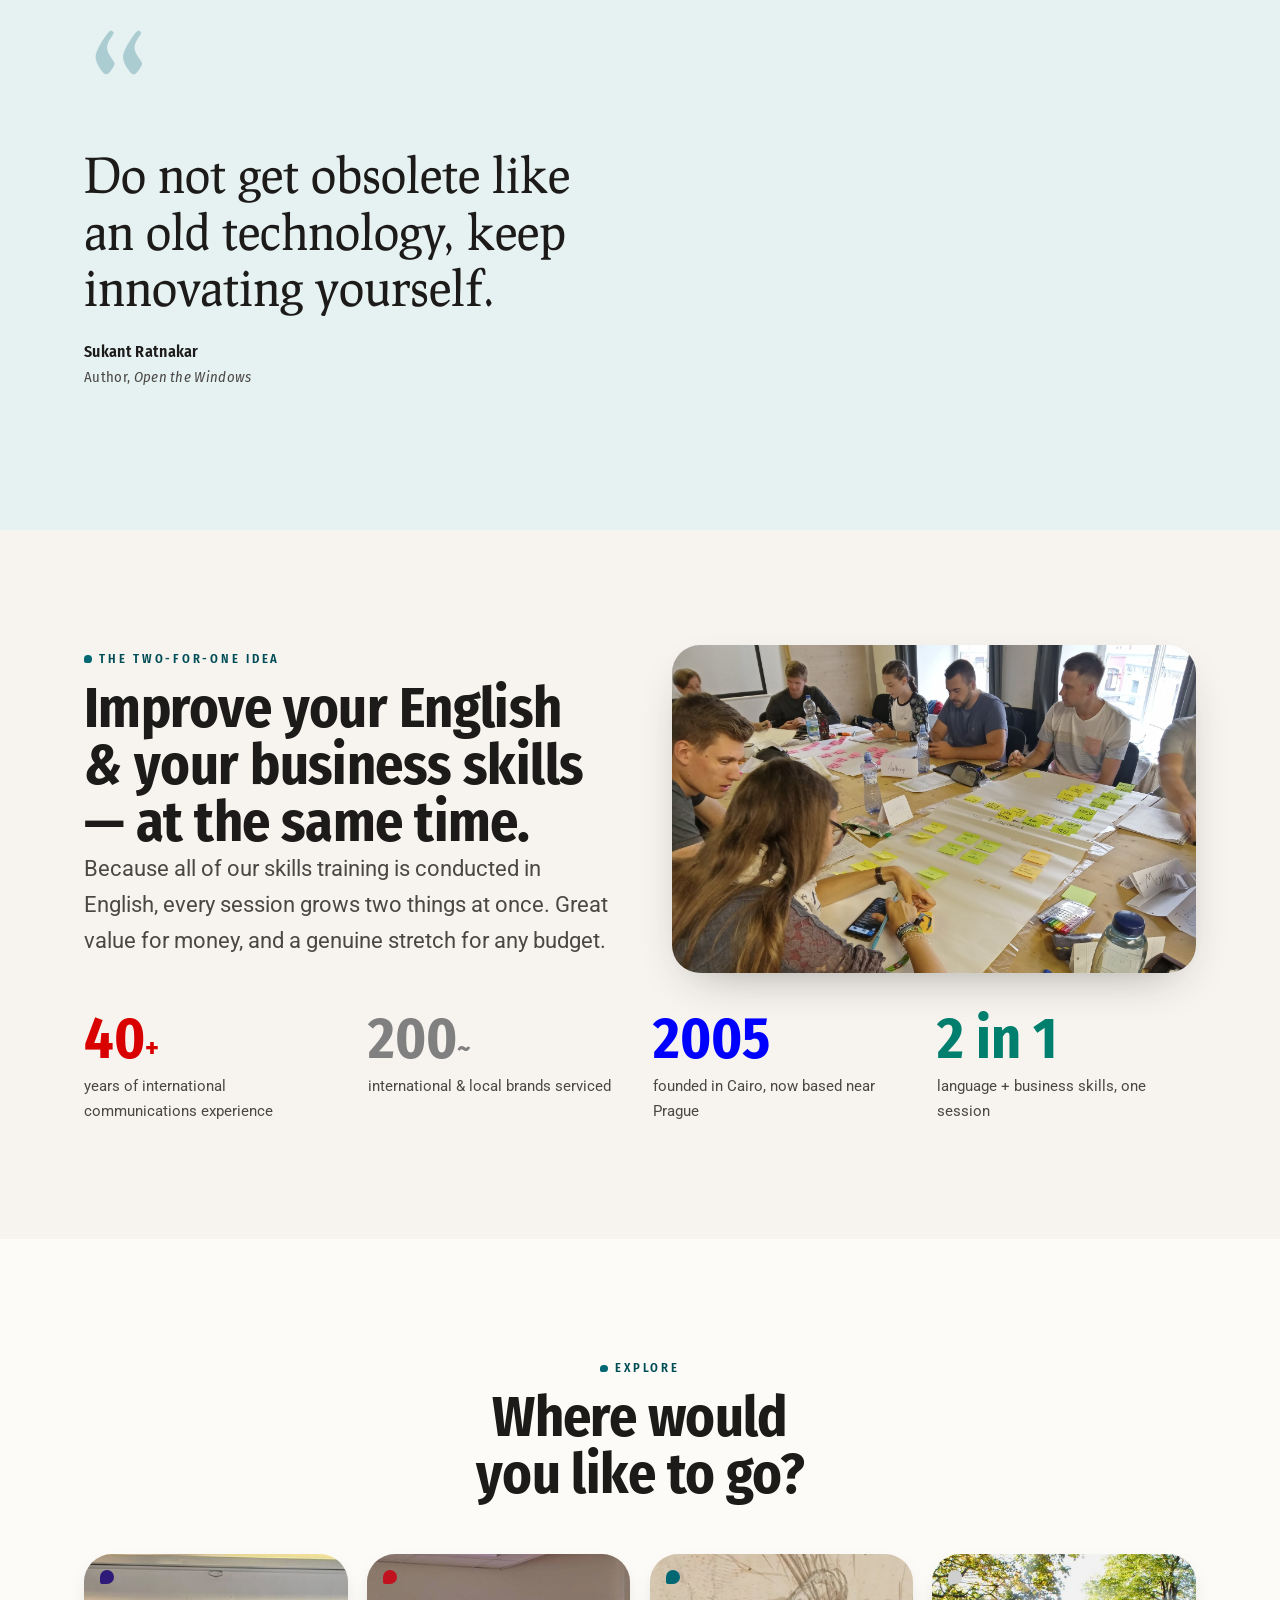
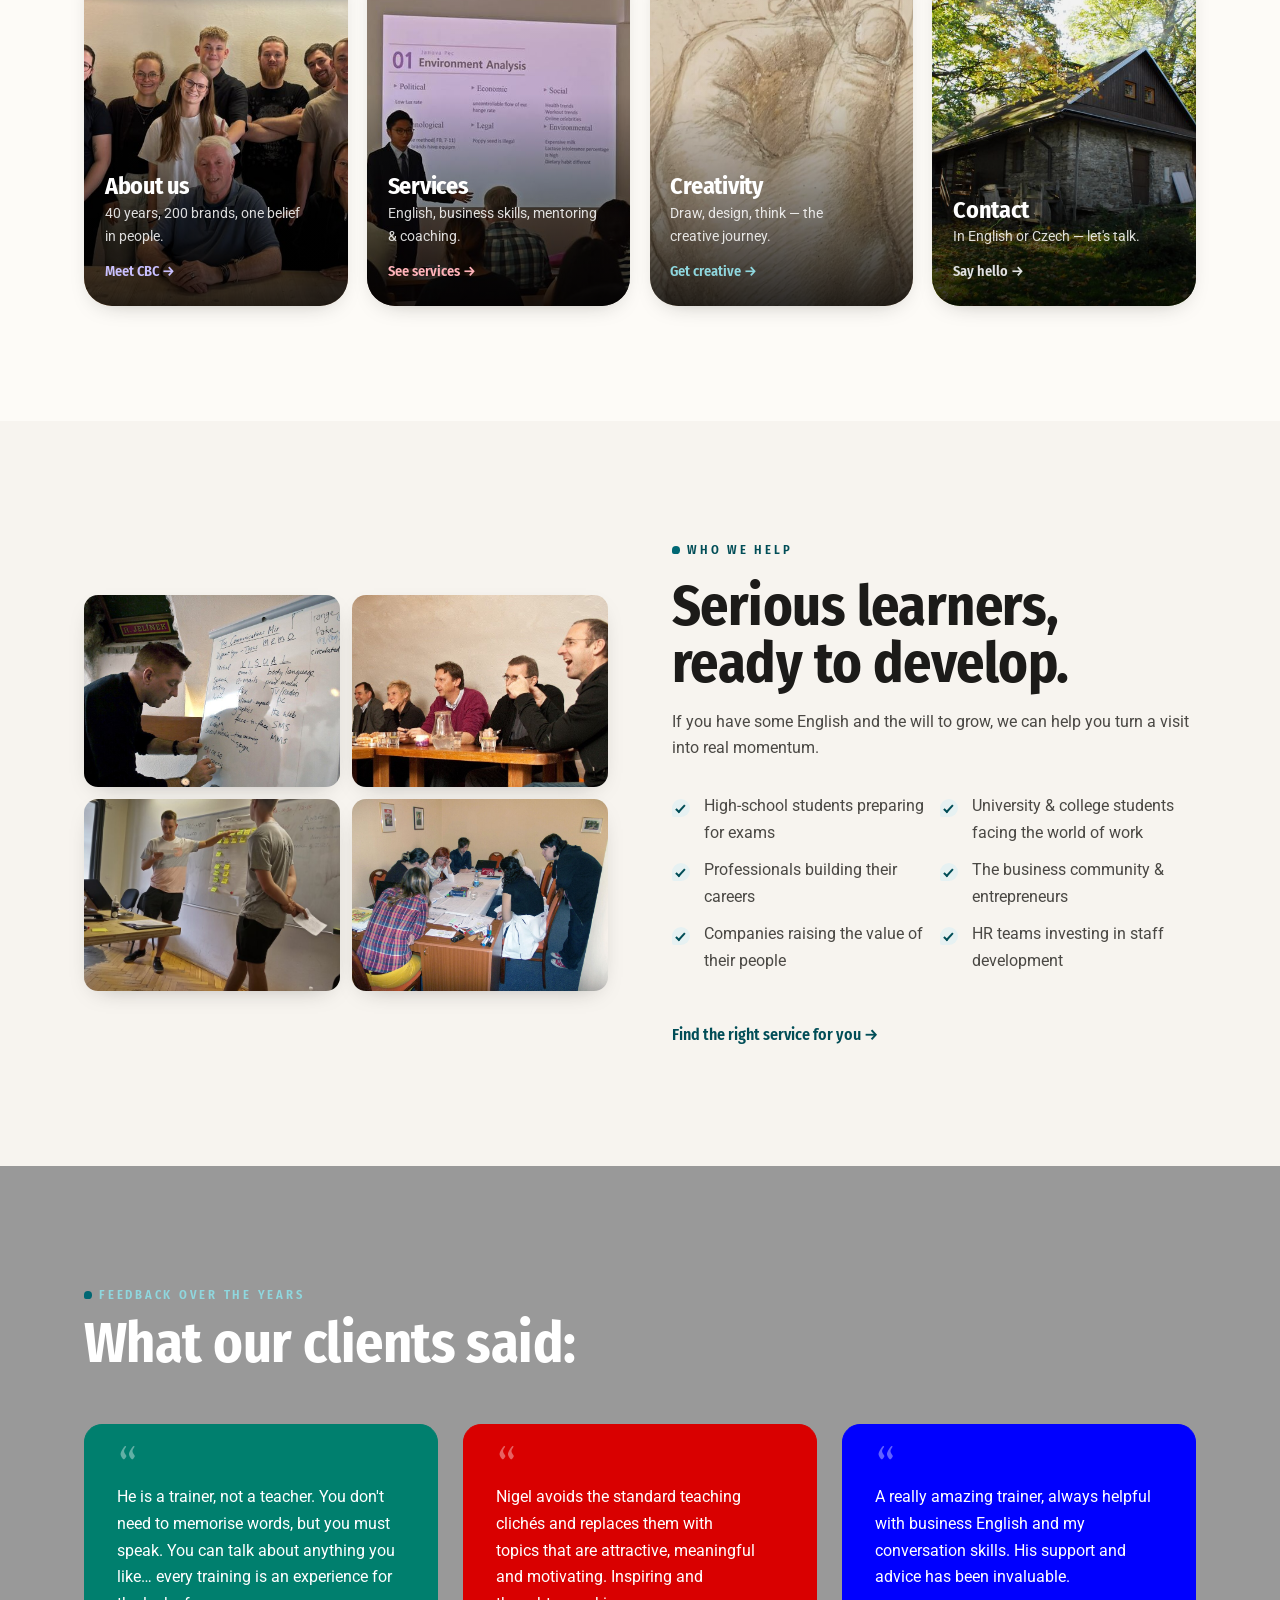
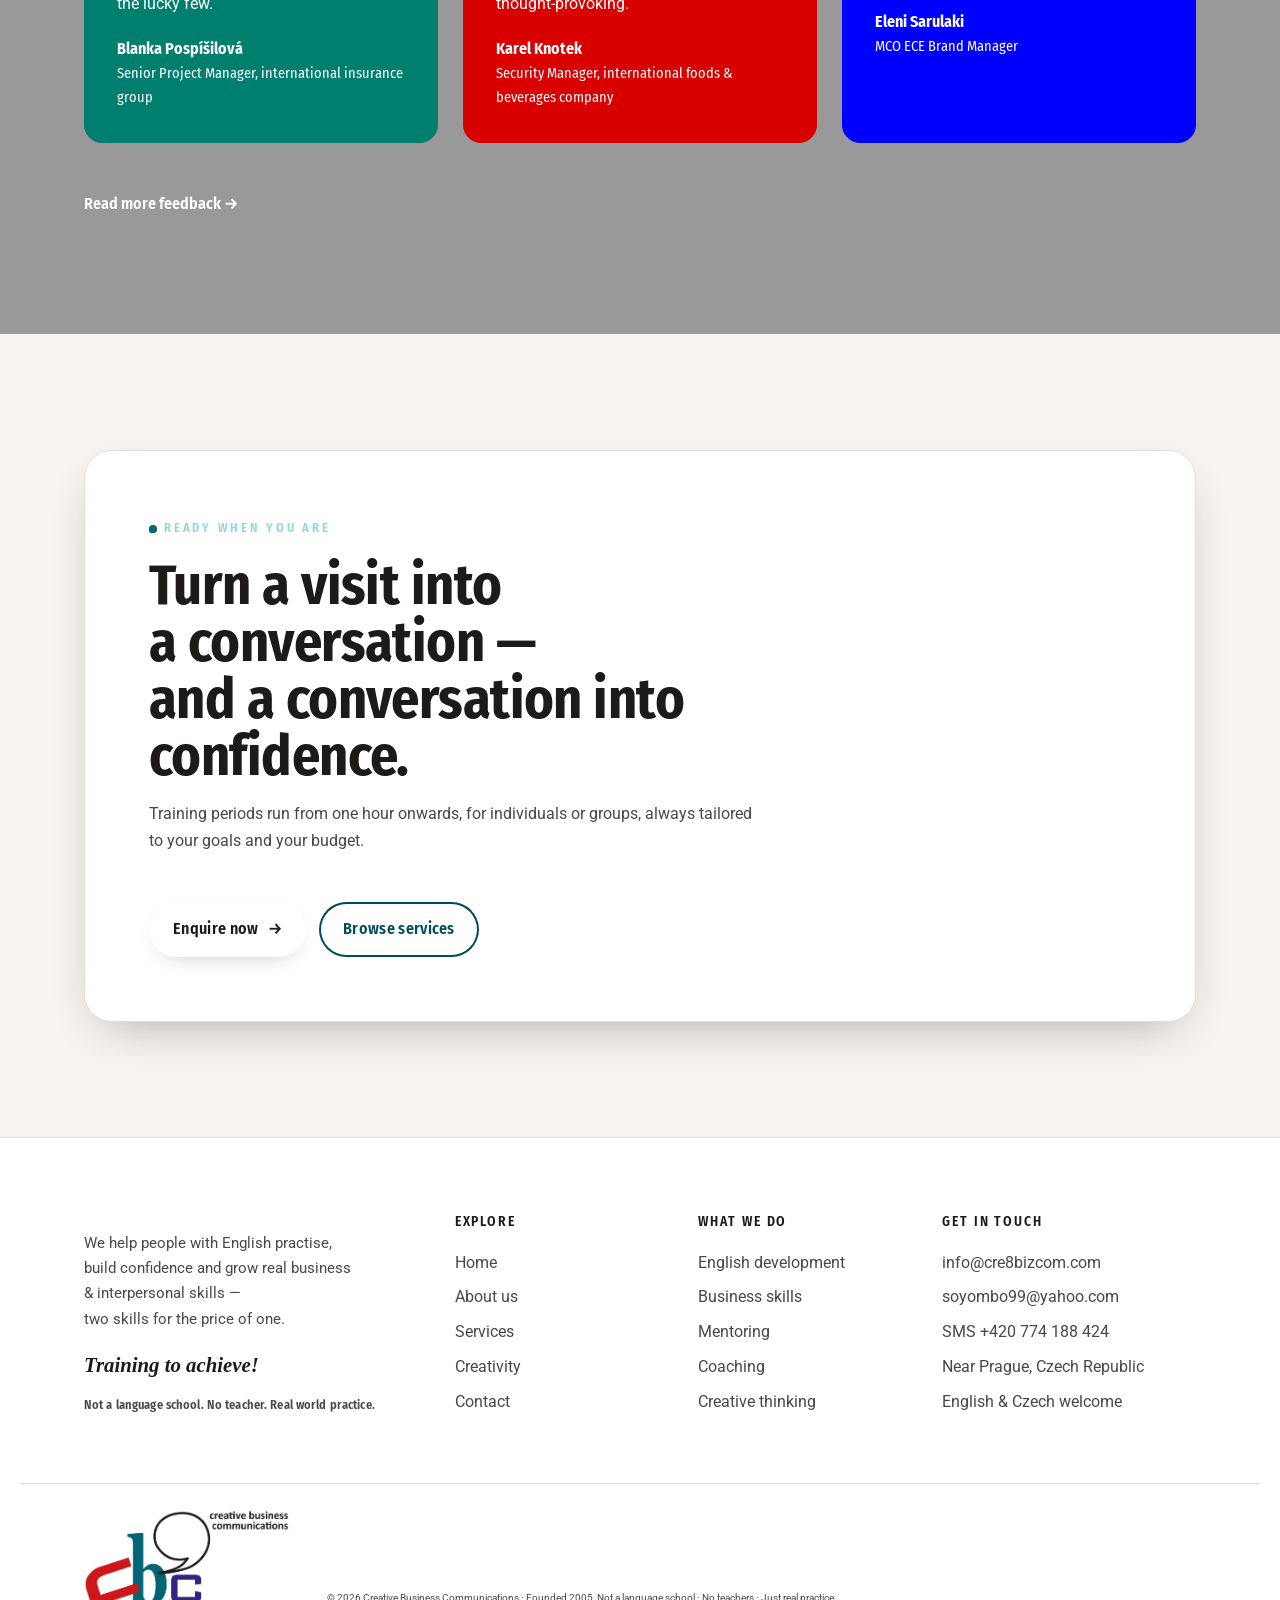
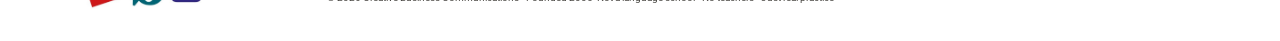
==== commit ad09fbbc: "Apply final website photo and layout revisions" ====
--- a/index.html
+++ b/index.html
@@ -88,7 +88,7 @@
           <h2 id="value-h">Improve your English <em>&amp;</em> your business skills — at the same time.</h2>
           <p class="lead">Because all of our skills training is conducted in English, every session grows two things at once. Great value for money, and a genuine stretch for any budget.</p>
         </div>
-        <div class="figure wide"><img src="assets/img/large/update/systems-mapping.jpg" alt="Participants working through a systems-mapping exercise"></div>
+        <div class="figure wide two-for-one-photo"><img src="assets/img/large/update/systems-mapping.jpg" alt="Participants working through a systems-mapping exercise"></div>
       </div>
       <div class="stats">
         <div class="stat reveal"><div class="n" style="color:#d90000">40<span style="font-size:.5em">+</span></div><div class="l">years of international communications experience</div></div>
--- a/assets/css/style.css
+++ b/assets/css/style.css
@@ -275,7 +275,7 @@
 .about-founder-photo{width:100%;align-self:start;border-radius:var(--radius-lg);overflow:hidden;box-shadow:var(--shadow);background:var(--accent-tint);position:relative}
 .about-founder-photo>img{display:block;width:100%;height:auto;object-fit:cover}
 .about-founder-photo>.figcap{position:absolute;left:0;right:0;bottom:0;margin:0;padding:1.1rem 1.2rem;color:#fff;font-family:var(--font-head);font-weight:500;font-size:.95rem;background:linear-gradient(0deg,rgba(0,0,0,.7),transparent)}
-.eng-training>.figure{order:2}.eng-training>.reveal{order:1}
+.eng-training>.figure{order:2}.eng-training>.reveal{order:1}.eng-training>.eng-photo{aspect-ratio:4/3}
 @media(max-width:820px){.two-col{grid-template-columns:1fr}}
 .prose p+p{margin-top:1.1em}
 .prose h3{margin:1.6em 0 .5em}
@@ -472,7 +472,8 @@
 .fcol h4{color:var(--ink);font-size:.85rem;letter-spacing:.14em;text-transform:uppercase;margin-bottom:1rem;font-weight:600}
 .fcol a,.fcol li{display:block;color:var(--ink-soft);padding:.28rem 0;font-size:.98rem;transition:color .25s,padding-left .25s}
 .fcol a:hover{color:var(--accent-ink);padding-left:.3rem}
-.footer-bottom{margin-top:clamp(2.5rem,5vw,4rem);padding-top:1.6rem;border-top:1px solid var(--line);display:flex;flex-wrap:nowrap;gap:clamp(1rem,3vw,2.5rem);align-items:flex-end;font-size:clamp(.45rem,.82vw,.85rem);color:var(--ink-soft);overflow-x:auto}
+.footer-bottom{margin-top:clamp(2.5rem,5vw,4rem);padding-top:1.6rem;border-top:1px solid var(--line);display:flex;flex-wrap:nowrap;gap:clamp(1rem,3vw,2.5rem);align-items:flex-end;font-size:clamp(.45rem,.82vw,.85rem);color:var(--ink-soft);overflow:hidden}
+.two-for-one-photo img{object-position:center top}
 .footer-bottom .footer-logo{width:clamp(150px,16vw,230px);height:auto;flex:0 0 auto}
 .footer-bottom .footer-line{white-space:nowrap;flex:0 0 auto;padding-bottom:.15rem}
 .footer-bottom .dots{display:flex;gap:.4rem}
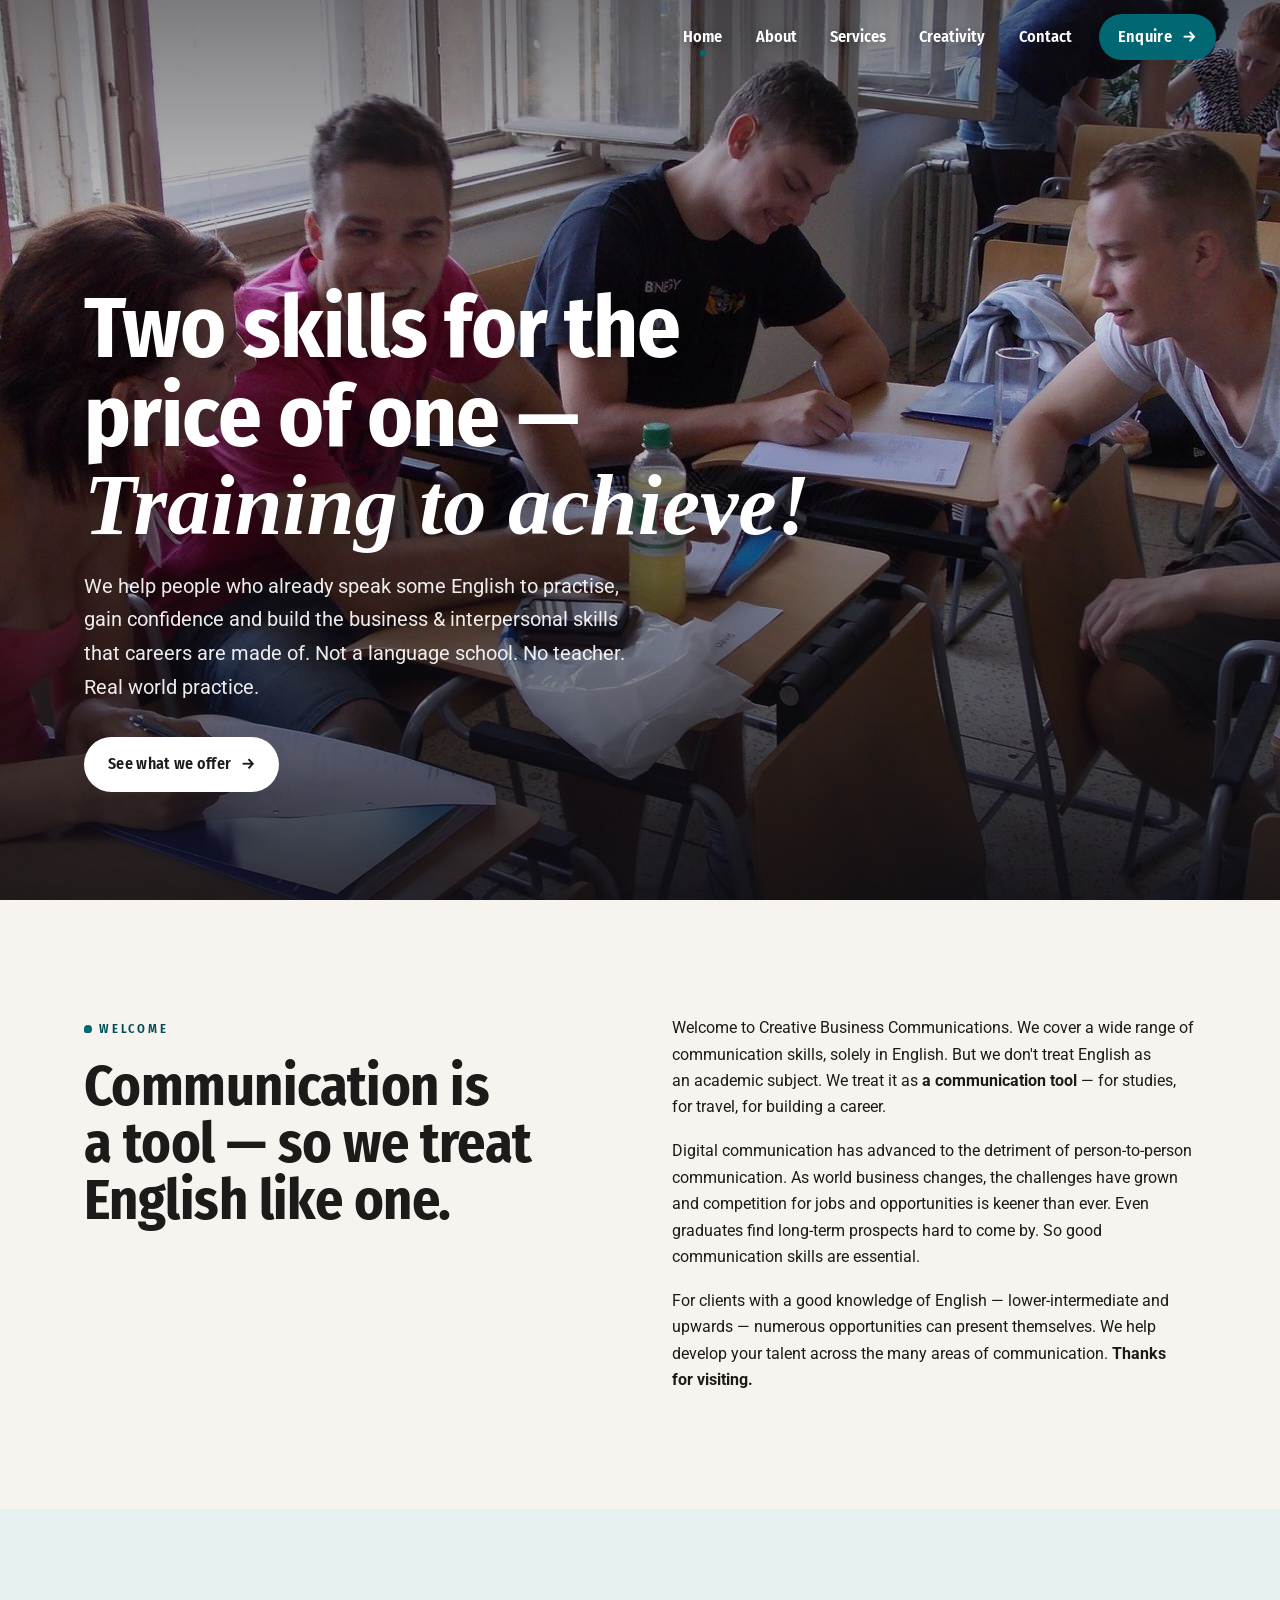
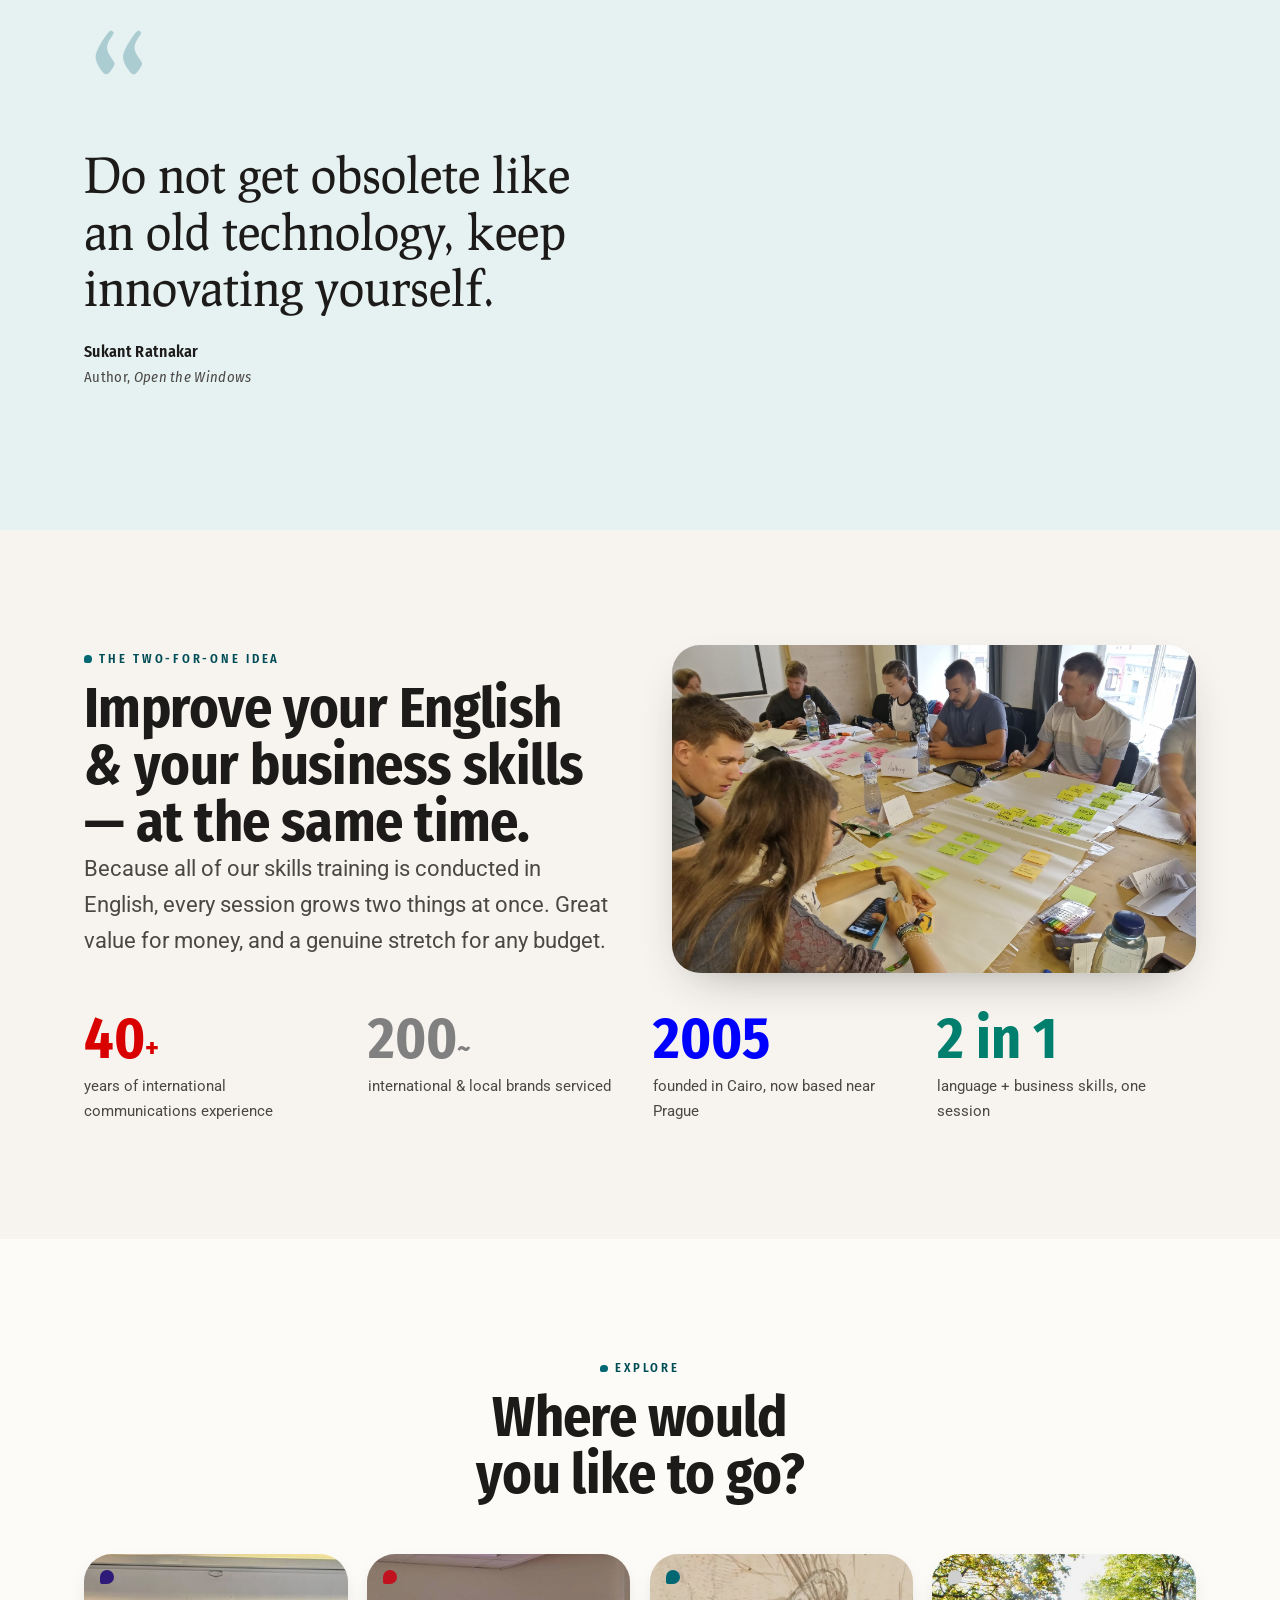
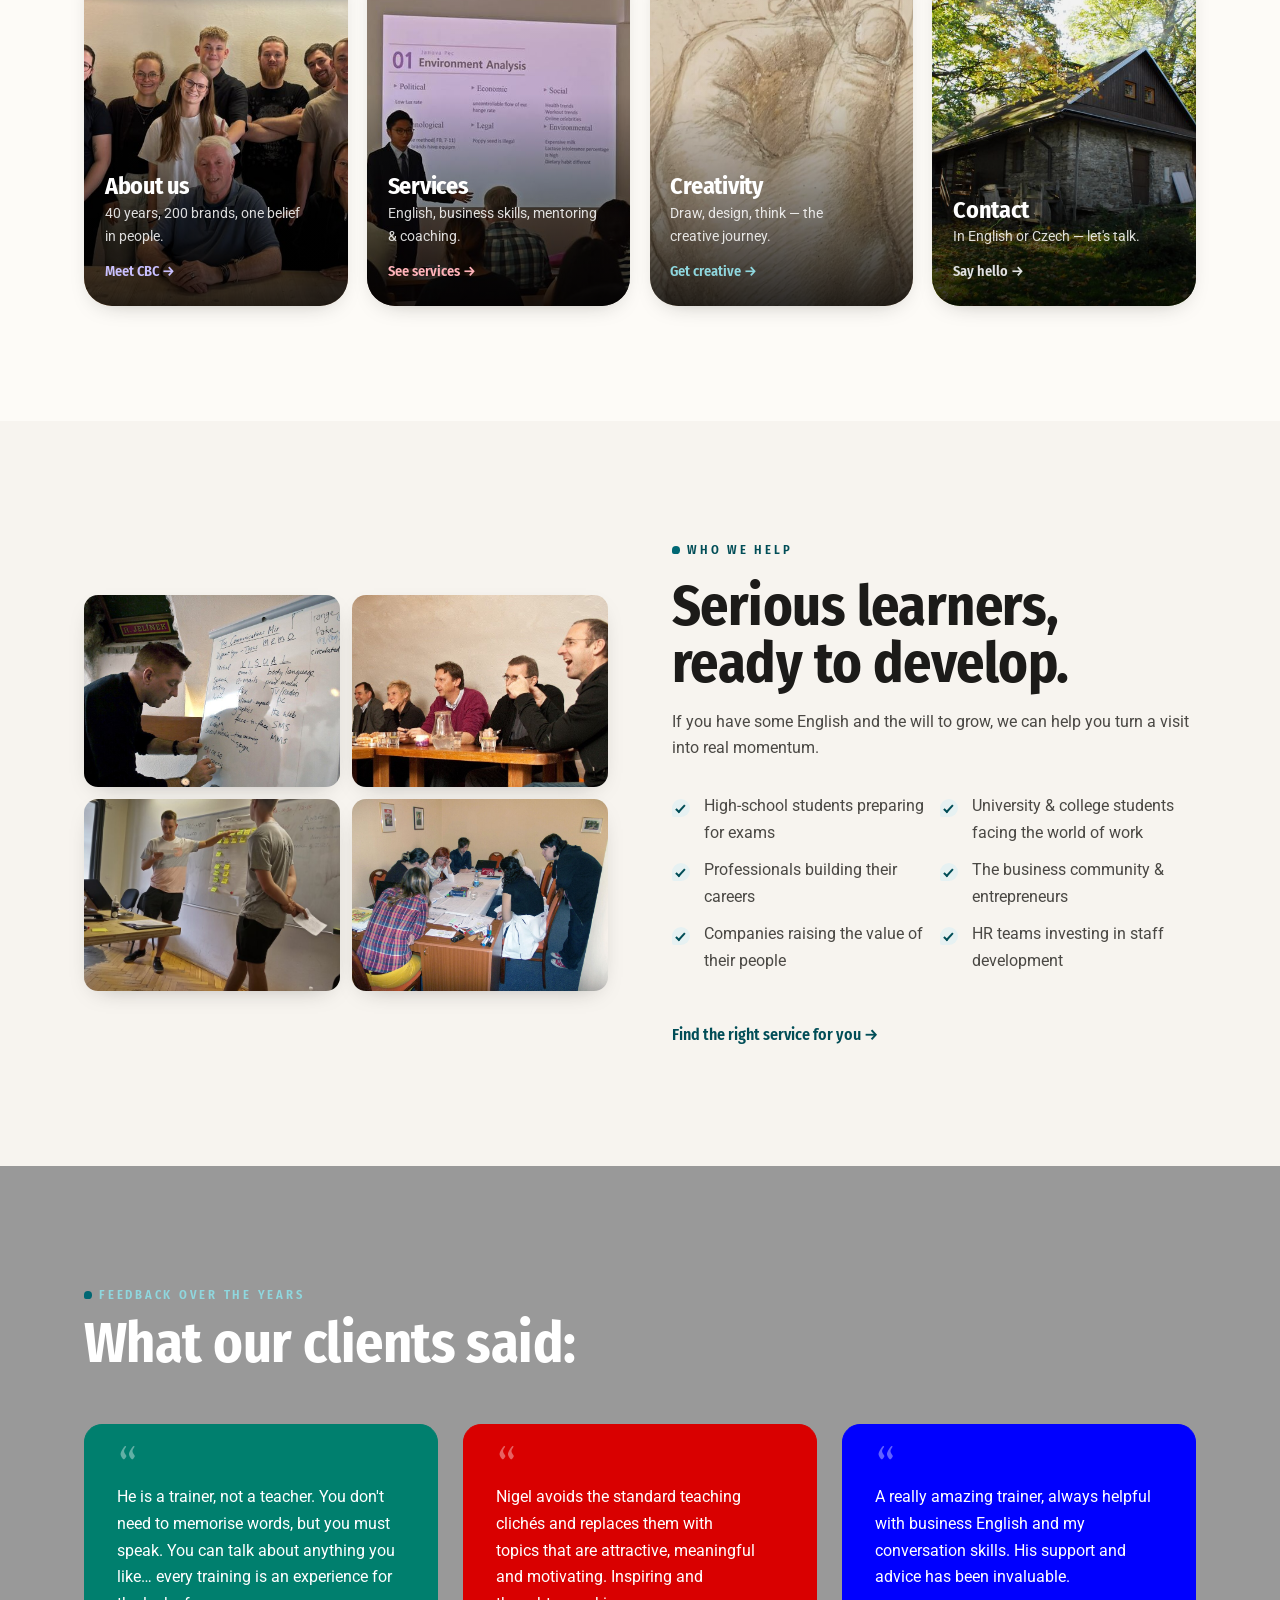
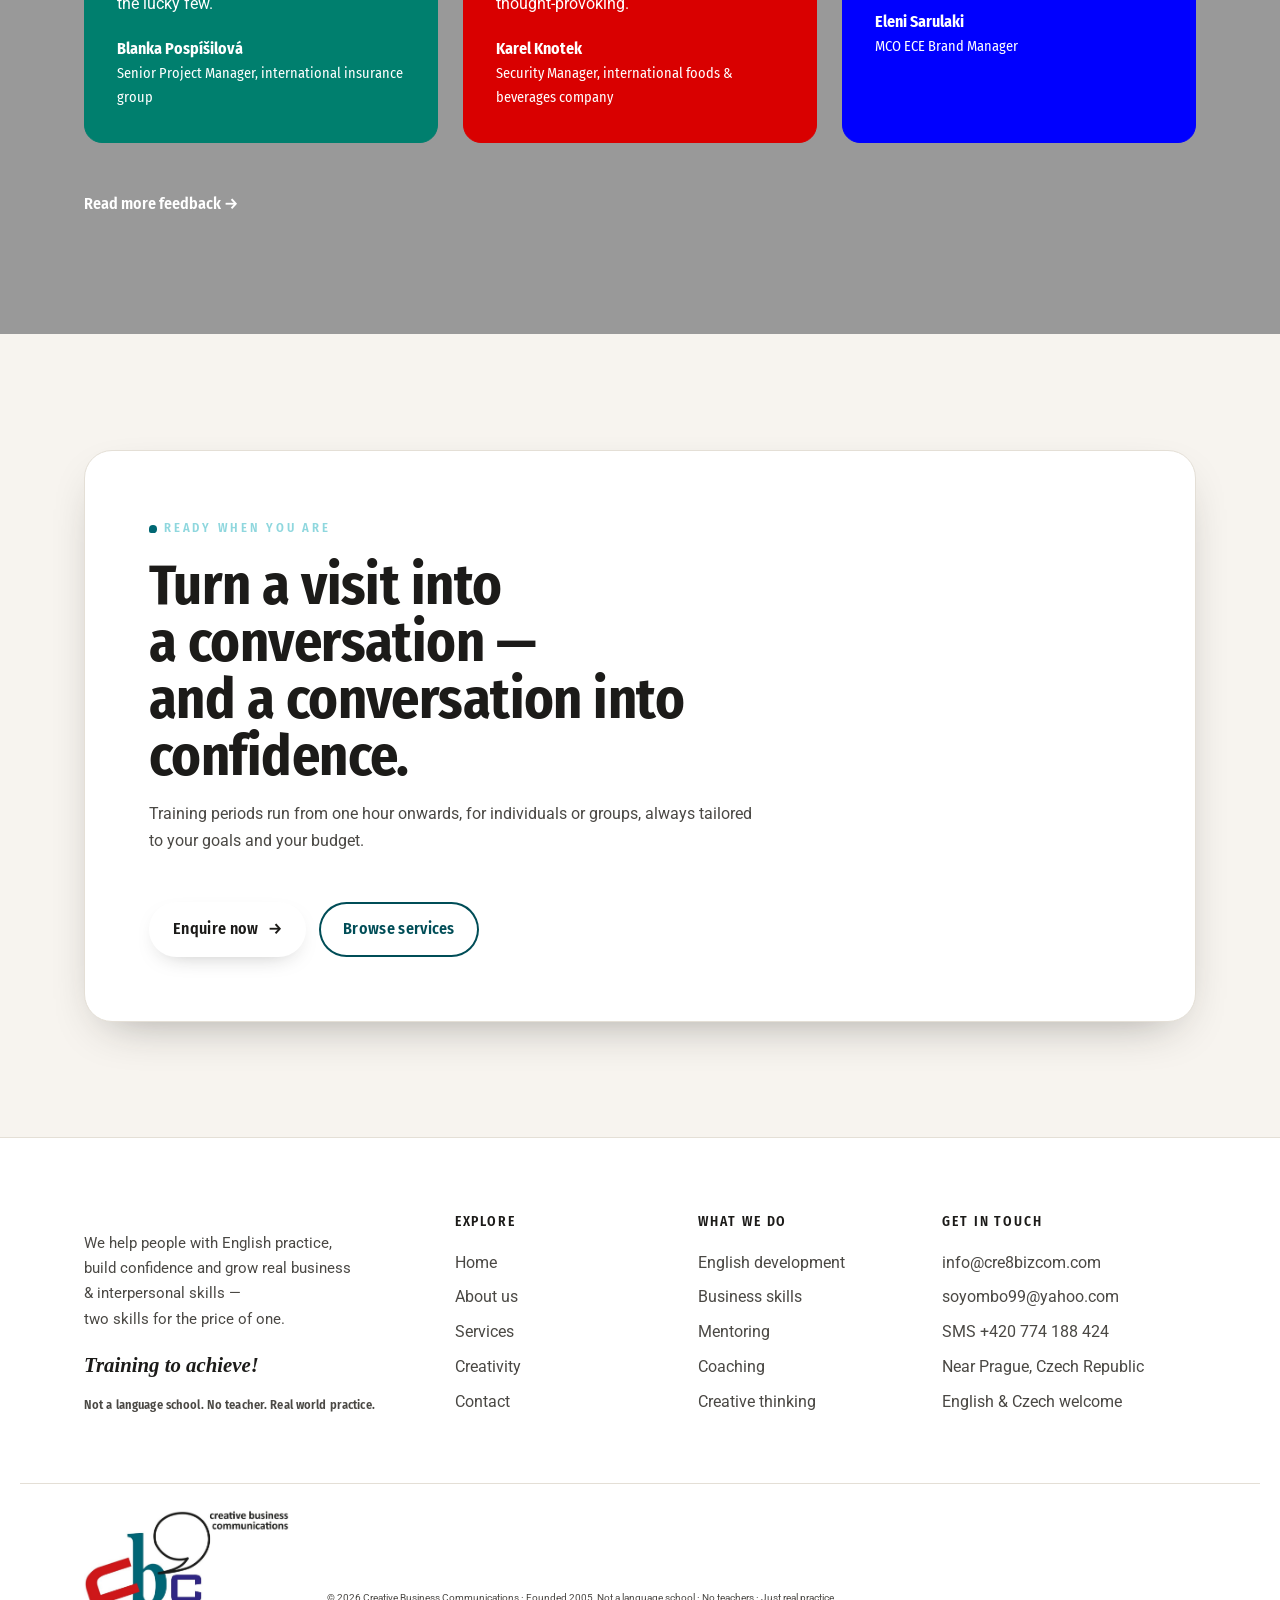
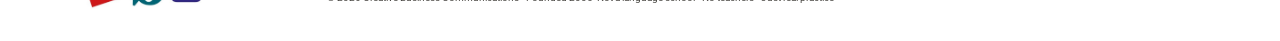
==== commit 07420344: "Proofread site copy" ====
--- a/index.html
+++ b/index.html
@@ -61,7 +61,7 @@
         <h2 id="welcome-h" class="mt-1">Communication is a&nbsp;tool — so we treat English like one.</h2>
       </div>
       <div class="prose reveal d1">
-        <p>Welcome to Creative Business Communications. We cover a wide range of communication skills, solely in English. But we don't treat English as an academic subject. We treat it as a <strong>purely communication tool</strong> — for studies, for travel, for building a career.</p>
+        <p>Welcome to Creative Business Communications. We cover a wide range of communication skills, solely in English. But we don't treat English as an academic subject. We treat it as <strong>a communication tool</strong> — for studies, for travel, for building a career.</p>
         <p>Digital communication has advanced to the detriment of person-to-person communication. As world business changes, the challenges have grown and competition for jobs and opportunities is keener than ever. Even graduates find long-term prospects hard to come by. So good communication skills are essential.</p>
         <p>For clients with a good knowledge of English — lower-intermediate and upwards — numerous opportunities can present themselves. We help develop your talent across the many areas of communication. <strong>Thanks for visiting.</strong></p>
       </div>
@@ -207,7 +207,7 @@
 <footer class="site-footer">
   <div class="wrap footer-top">
     <div class="footer-brand">
-      <p>We help people with English practise, build confidence and grow real business &amp; interpersonal skills —<br>two skills for the price of one.</p>
+      <p>We help people with English practice, build confidence and grow real business &amp; interpersonal skills —<br>two skills for the price of one.</p>
       <div class="footer-tag">Training to achieve!</div>
       <div class="site-statement">Not a language school. No teacher. Real world practice.</div>
     </div>
